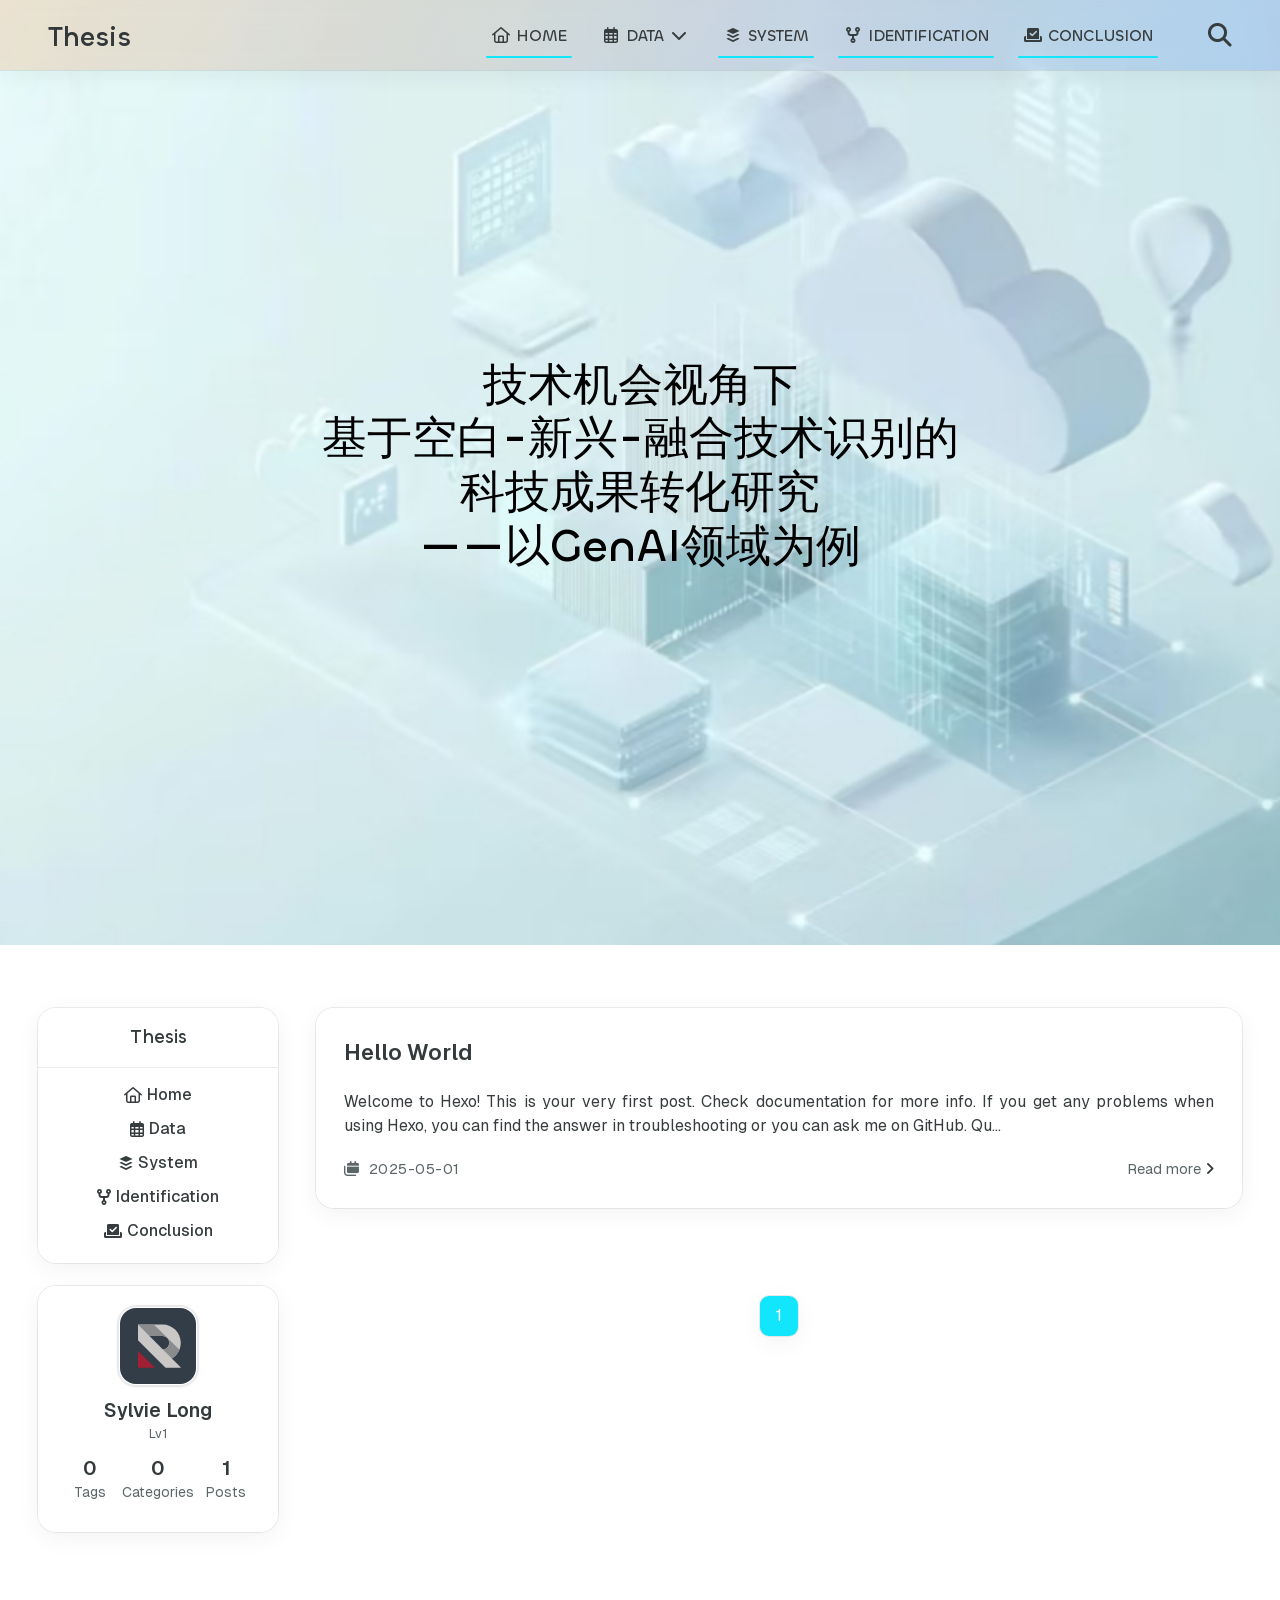
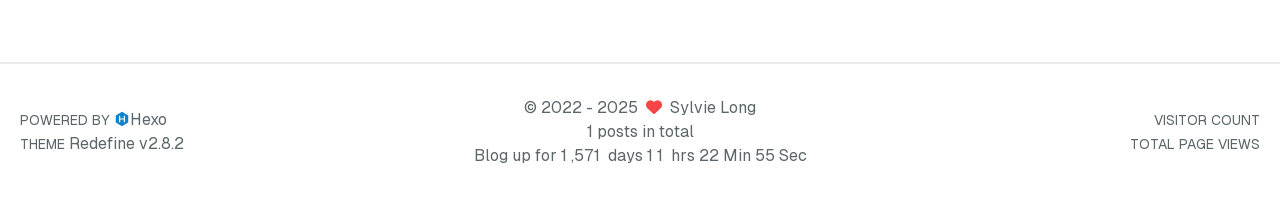
==== index.html @ e21aecd5 "Site updated: 2025-05-01 21:38:29" ====
<!DOCTYPE html>
<html lang="en">
<head>
    <meta charset="utf-8">
    <meta name="viewport" content="width=device-width, initial-scale=1">
    <meta name="keywords" content="Hexo Theme Redefine">
    
    <meta name="author" content="Sylvie Long">
    <!-- preconnect -->
    <link rel="preconnect" href="https://fonts.googleapis.com">
    <link rel="preconnect" href="https://fonts.gstatic.com" crossorigin>

    
    <!--- Seo Part-->
    
    <link rel="canonical" href="http://example.com/"/>
    <meta name="robots" content="index,follow">
    <meta name="googlebot" content="index,follow">
    <meta name="revisit-after" content="1 days">
    
    
    
        
        <meta name="description" content="Hexo Theme Redefine, Redefine Your Hexo Journey.">
<meta property="og:type" content="website">
<meta property="og:title" content="Hexo">
<meta property="og:url" content="http://example.com/index.html">
<meta property="og:site_name" content="Hexo">
<meta property="og:description" content="Hexo Theme Redefine, Redefine Your Hexo Journey.">
<meta property="og:locale" content="en_US">
<meta property="og:image" content="http://example.com/images/redefine-og.webp">
<meta property="article:author" content="John Doe">
<meta name="twitter:card" content="summary">
<meta name="twitter:image" content="http://example.com/images/redefine-og.webp">
    
    
    <!--- Icon Part-->
    <link rel="icon" type="image/png" href="/images/redefine-favicon.svg" sizes="192x192">
    <link rel="apple-touch-icon" sizes="180x180" href="/images/redefine-favicon.svg">
    <meta name="theme-color" content="#11E6FC">
    <link rel="shortcut icon" href="/images/redefine-favicon.svg">
    <!--- Page Info-->
    
    <title>
        
            Thesis - Redefine Your Hexo Journey.
        
    </title>

    
<link rel="stylesheet" href="/fonts/Chillax/chillax.css">


    <!--- Inject Part-->
    

    
<link rel="stylesheet" href="/css/style.css">


    
        
<link rel="stylesheet" href="/css/build/tailwind.css">

    

    
<link rel="stylesheet" href="/fonts/GeistMono/geist-mono.css">

    
<link rel="stylesheet" href="/fonts/Geist/geist.css">

    <!--- Font Part-->
    
    
    
        <link href="" rel="stylesheet">
    
    
        <link href="" rel="stylesheet">
    
    
    
        
<script src="/js/build/libs/anime.min.js"></script>

    

    <script id="hexo-configurations">
    window.config = {"hostname":"example.com","root":"/","language":"en","path":"search.json"};
    window.theme = {"articles":{"style":{"font_size":"16px","line_height":1.5,"image_border_radius":"14px","image_alignment":"center","image_caption":false,"link_icon":true,"delete_mask":false,"title_alignment":"left","headings_top_spacing":{"h1":"3.2rem","h2":"2.4rem","h3":"1.9rem","h4":"1.6rem","h5":"1.4rem","h6":"1.3rem"}},"word_count":{"enable":true,"count":true,"min2read":true},"author_label":{"enable":true,"auto":false,"list":[]},"code_block":{"copy":true,"style":"mac","highlight_theme":{"light":"github","dark":"vs2015"},"font":{"enable":false,"family":null,"url":null}},"toc":{"enable":true,"max_depth":3,"number":false,"expand":true,"init_open":true},"copyright":{"enable":true,"default":"cc_by_nc_sa"},"lazyload":true,"pangu_js":false,"recommendation":{"enable":false,"title":"推荐阅读","limit":3,"mobile_limit":2,"placeholder":"/images/wallhaven-wqery6-light.webp","skip_dirs":[]}},"colors":{"primary":"#11E6FC","secondary":null,"default_mode":"light"},"global":{"fonts":{"chinese":{"enable":true,"family":null,"url":null},"english":{"enable":true,"family":null,"url":null},"title":{"enable":false,"family":null,"url":null}},"content_max_width":"1000px","sidebar_width":"210px","hover":{"shadow":true,"scale":false},"scroll_progress":{"bar":false,"percentage":true},"website_counter":{"url":"https://cn.vercount.one/js","enable":true,"site_pv":true,"site_uv":true,"post_pv":true},"single_page":true,"preloader":{"enable":true,"custom_message":"Loading……"},"open_graph":{"enable":true,"image":"/images/redefine-og.webp","description":"Hexo Theme Redefine, Redefine Your Hexo Journey."},"google_analytics":{"enable":false,"id":null}},"home_banner":{"enable":true,"style":"fixed","image":{"light":"/images/test.jpg","dark":"/images/dark_home.jpg"},"title":"技术机会视角下<br>\n基于空白-新兴-融合技术识别的<br>\n科技成果转化研究<br>\n——以GenAI领域为例\n","subtitle":{"text":["精准识别，高效转化——解锁GenAI技术新未来"],"hitokoto":{"enable":false,"show_author":false,"api":"https://v1.hitokoto.cn"},"typing_speed":100,"backing_speed":80,"starting_delay":500,"backing_delay":1500,"loop":true,"smart_backspace":true},"text_color":{"light":"#000000","dark":"#FFFFFF"},"text_style":{"title_size":"2.8rem","subtitle_size":"1.5rem","line_height":1.2},"custom_font":{"enable":false,"family":null,"url":null},"social_links":{"enable":false,"style":"default","links":{"github":null,"instagram":null,"zhihu":null,"twitter":null,"email":null},"qrs":{"weixin":null}}},"plugins":{"feed":{"enable":false},"aplayer":{"enable":false,"type":"fixed","audios":[{"name":null,"artist":null,"url":null,"cover":null,"lrc":null}]},"mermaid":{"enable":false,"version":"11.4.1"}},"version":"2.8.2","navbar":{"auto_hide":false,"color":{"left":"#f78736","right":"#367df7","transparency":35},"width":{"home":"1200px","pages":"1000px"},"links":{"Home":{"path":"/","icon":"fa-regular fa-house"},"Data":{"path":"/","icon":"fa-regular fa-calendar-days","submenus":{"Resource":"/data/resource","Process":"/data/Process"}},"System":{"path":"/","icon":"fab fa-buffer"},"Identification":{"path":"/","icon":"fas fa-code-fork"},"Conclusion":{"path":"/","icon":"fas fa-check-to-slot"}},"search":{"enable":true,"preload":true}},"page_templates":{"friends_column":2,"tags_style":"blur"},"home":{"sidebar":{"enable":true,"position":"left","first_item":"menu","announcement":null,"show_on_mobile":true,"links":{"Home":{"path":"/","icon":"fa-regular fa-house"},"Data":{"path":"/","icon":"fa-regular fa-calendar-days","submenus":{"Resource":"/data/resource","Process":"/data/Process"}},"System":{"path":"/","icon":"fab fa-buffer"},"Identification":{"path":"/","icon":"fas fa-code-fork"},"Conclusion":{"path":"/","icon":"fas fa-check-to-slot"}}},"article_date_format":"auto","excerpt_length":200,"categories":{"enable":true,"limit":3},"tags":{"enable":true,"limit":3}},"footerStart":"2022/8/17 11:45:14"};
    window.lang_ago = {"second":"%s seconds ago","minute":"%s minutes ago","hour":"%s hours ago","day":"%s days ago","week":"%s weeks ago","month":"%s months ago","year":"%s years ago"};
    window.data = {"masonry":false};
  </script>
    
    <!--- Fontawesome Part-->
    
<link rel="stylesheet" href="/fontawesome/fontawesome.min.css">

    
<link rel="stylesheet" href="/fontawesome/brands.min.css">

    
<link rel="stylesheet" href="/fontawesome/solid.min.css">

    
<link rel="stylesheet" href="/fontawesome/regular.min.css">

    
    
    
    
<meta name="generator" content="Hexo 7.3.0"></head>



<body>
	<div class="progress-bar-container">
	

	
	<span class="pjax-progress-bar"></span>
	<!--        <span class="swup-progress-icon">-->
	<!--            <i class="fa-solid fa-circle-notch fa-spin"></i>-->
	<!--        </span>-->
	
</div>

<style>
    :root {
        --preloader-background-color: #fff;
        --preloader-text-color: #000;
    }

    @media (prefers-color-scheme: dark) {
        :root {
            --preloader-background-color: #202124;
            --preloader-text-color: #fff;
        }
    }

    @media (prefers-color-scheme: light) {
        :root {
            --preloader-background-color: #fff;
            --preloader-text-color: #000;
        }
    }

    @media (max-width: 600px) {
        .ml13 {
            font-size: 2.6rem !important; /* Adjust this value as needed */
        }
    }

    .preloader {
        display: flex;
        flex-direction: column;
        gap: 1rem; /* Tailwind 'gap-4' is 1rem */
        align-items: center;
        justify-content: center;
        position: fixed;
        padding: 12px;
        top: 0;
        right: 0;
        bottom: 0;
        left: 0;
        width: 100vw;
        height: 100vh; /* 'h-screen' is 100% of the viewport height */
        background-color: var(--preloader-background-color);
        z-index: 1100; /* 'z-[1100]' sets the z-index */
        transition: opacity 0.2s ease-in-out;
    }

    .ml13 {
        font-size: 3.2rem;
        /* text-transform: uppercase; */
        color: var(--preloader-text-color);
        letter-spacing: -1px;
        font-weight: 500;
        font-family: 'Chillax-Variable', sans-serif;
        text-align: center;
    }

    .ml13 .word {
        display: inline-flex;
        flex-wrap: wrap;
        white-space: nowrap;
    }

    .ml13 .letter {
        display: inline-block;
        line-height: 1em;
    }
</style>

<div class="preloader">
    <h2 class="ml13">
        Loading……
    </h2>
    <script>
        var textWrapper = document.querySelector('.ml13');
        // Split text into words
        var words = textWrapper.textContent.trim().split(' ');

        // Clear the existing content
        textWrapper.innerHTML = '';

        // Wrap each word and its letters in spans
        words.forEach(function(word) {
            var wordSpan = document.createElement('span');
            wordSpan.classList.add('word');
            wordSpan.innerHTML = word.replace(/\S/g, "<span class='letter'>$&</span>");
            textWrapper.appendChild(wordSpan);
            textWrapper.appendChild(document.createTextNode(' ')); // Add space between words
        });

        var animation = anime.timeline({ loop: true })
            .add({
                targets: '.ml13 .letter',
                translateY: [20, 0],
                translateZ: 0,
                opacity: [0, 1],
                filter: ['blur(5px)', 'blur(0px)'],
                easing: "easeOutExpo",
                duration: 1200,
                delay: (el, i) => 300 + 20 * i,
            })
            .add({
                targets: '.ml13 .letter',
                translateY: [0, -20],
                opacity: [1, 0],
                filter: ['blur(0px)', 'blur(5px)'],
                easing: "easeInExpo",
                duration: 1000,
                delay: (el, i) => 15 * i,
                complete: function() {
                    hidePreloader();
                }
            }, '-=700');


        let themeStatus = JSON.parse(localStorage.getItem('REDEFINE-THEME-STATUS'))?.isDark;

        // If the theme status is not found in local storage, check the preferred color scheme
        if (themeStatus === undefined || themeStatus === null) {
            if (window.matchMedia && window.matchMedia('(prefers-color-scheme: dark)').matches) {
                themeStatus = 'dark';
            } else {
                themeStatus = 'light';
            }
        }

        // Now you can use the themeStatus variable in your code
        if (themeStatus) {
            document.documentElement.style.setProperty('--preloader-background-color', '#202124');
            document.documentElement.style.setProperty('--preloader-text-color', '#fff');
        } else {
            document.documentElement.style.setProperty('--preloader-background-color', '#fff');
            document.documentElement.style.setProperty('--preloader-text-color', '#000');
        }

        window.addEventListener('load', function () {
            setTimeout(hidePreloader, 5000); // Call hidePreloader after 5000 milliseconds if not already called by animation
        });

        function hidePreloader() {
            var preloader = document.querySelector('.preloader');
            preloader.style.opacity = '0';
            setTimeout(function () {
                preloader.style.display = 'none';
            }, 200);
        }
    </script>
</div>

<main class="page-container" id="swup">

	
	
    <style>
        .home-banner-container {
            background: none !important;
        }
        .home-article-item,
        .sidebar-links,
        .sidebar-content,
        a.page-number,
        a.extend,
        .sidebar-links .links:hover,
        .right-bottom-tools,
        footer.footer {
            background-color: var(--background-color-transparent-80) !important;
        }
        .right-bottom-tools:hover,
        a.page-number:hover,
        a.extend:hover {
            background-color: var(--primary-color) !important;
        }
        .site-info,
        .home-article-sticky-label {
            background-color: var(--background-color-transparent-15) !important;
        }
        .home-article-sticky-label {
            backdrop-filter: none !important;
        }
    </style>
    <div class="home-banner-background transition-fade fixed top-0 left-0 w-screen h-screen scale-125 sm:scale-110 box-border will-change-transform bg-cover">
        <img src="/images/test.jpg" alt="home-banner-background" class="w-full h-full object-cover dark:hidden">
        <img src="/images/dark_home.jpg" alt="home-banner-background" class="w-full h-full object-cover hidden dark:block">
    </div>


<div class="home-banner-container flex justify-center items-center transition-fade relative">
    
    <div class="content mt-8 flex flex-col justify-center items-center transition-fade-down">
        <div class="description flex flex-col justify-center items-center w-screen font-medium text-center"
        
        >
            技术机会视角下<br>
基于空白-新兴-融合技术识别的<br>
科技成果转化研究<br>
——以GenAI领域为例

            
            
                <p><i id="subtitle"></i></p>
            
        </div>
        
    </div>
    <script>
        const scrollToMain = ()=> {
            console.log('scroll');
            const target = document.querySelector('.main-content-container');
            target.scrollIntoView({ behavior: 'smooth'});
        }
    </script>
</div>
	

	<div class="main-content-container flex flex-col justify-between min-h-dvh">
		<div class="main-content-header">
			<header class="navbar-container px-6 md:px-12">
    <div class="navbar-content transition-navbar has-home-banner">
        <div class="left">
            
            <a class="logo-title" href="/">
                <h1>
                Thesis
                </h1>
            </a>
        </div>

        <div class="right">
            <!-- PC -->
            <div class="desktop">
                <ul class="navbar-list">
                    
                        
                            

                            <li class="navbar-item">
                                <!-- Menu -->
                                <a class="active"
                                   href="/"
                                        >
                                    <i class="fa-regular fa-house fa-fw"></i>
                                    HOME
                                    
                                </a>

                                <!-- Submenu -->
                                
                            </li>
                    
                        
                            

                            <li class="navbar-item">
                                <!-- Menu -->
                                <a class="has-dropdown"
                                   href="#"
                                        onClick=&#34;return false;&#34;>
                                    <i class="fa-regular fa-calendar-days fa-fw"></i>
                                    DATA
                                    <i class="fa-solid fa-chevron-down fa-fw"></i>
                                </a>

                                <!-- Submenu -->
                                
                                    <ul class="sub-menu">
                                        
                                            <li>
                                                <a href="/data/resource">
                                                    RESOURCE
                                                </a>
                                            </li>
                                        
                                            <li>
                                                <a href="/data/Process">
                                                    PROCESS
                                                </a>
                                            </li>
                                        
                                    </ul>
                                
                            </li>
                    
                        
                            

                            <li class="navbar-item">
                                <!-- Menu -->
                                <a class="active"
                                   href="/"
                                        >
                                    <i class="fab fa-buffer fa-fw"></i>
                                    SYSTEM
                                    
                                </a>

                                <!-- Submenu -->
                                
                            </li>
                    
                        
                            

                            <li class="navbar-item">
                                <!-- Menu -->
                                <a class="active"
                                   href="/"
                                        >
                                    <i class="fas fa-code-fork fa-fw"></i>
                                    IDENTIFICATION
                                    
                                </a>

                                <!-- Submenu -->
                                
                            </li>
                    
                        
                            

                            <li class="navbar-item">
                                <!-- Menu -->
                                <a class="active"
                                   href="/"
                                        >
                                    <i class="fas fa-check-to-slot fa-fw"></i>
                                    CONCLUSION
                                    
                                </a>

                                <!-- Submenu -->
                                
                            </li>
                    
                    
                        <li class="navbar-item search search-popup-trigger">
                            <i class="fa-solid fa-magnifying-glass"></i>
                        </li>
                    
                </ul>
            </div>
            <!-- Mobile -->
            <div class="mobile">
                
                    <div class="icon-item search search-popup-trigger"><i class="fa-solid fa-magnifying-glass"></i>
                    </div>
                
                <div class="icon-item navbar-bar">
                    <div class="navbar-bar-middle"></div>
                </div>
            </div>
        </div>
    </div>

    <!-- Mobile sheet -->
    <div class="navbar-drawer h-dvh w-full absolute top-0 left-0 bg-background-color flex flex-col justify-between">
        <ul class="drawer-navbar-list flex flex-col px-4 justify-center items-start">
            
                
                    

                    <li class="drawer-navbar-item text-base my-1.5 flex flex-col w-full">
                        
                        <a class="py-1.5 px-2 flex flex-row items-center justify-between gap-1 hover:!text-primary active:!text-primary text-2xl font-semibold group border-b border-border-color hover:border-primary w-full active"
                           href="/"
                        >
                            <span>
                                HOME
                            </span>
                            
                                <i class="fa-regular fa-house fa-sm fa-fw"></i>
                            
                        </a>
                        

                        
                    </li>
            
                
                    

                    <li class="drawer-navbar-item-sub text-base my-1.5 flex flex-col w-full">
                        
                        <div class="py-1.5 px-2 flex flex-row items-center justify-between gap-1 hover:!text-primary active:!text-primary cursor-pointer text-2xl font-semibold group border-b border-border-color hover:border-primary w-full active"
                             navbar-data-toggle="submenu-Data"
                        >
                            <span>
                                DATA
                            </span>
                            
                                <i class="fa-solid fa-chevron-right fa-sm fa-fw transition-all"></i>
                            
                        </div>
                        

                        
                            <div class="flex-col items-start px-2 py-2 hidden" data-target="submenu-Data">
                                
                                    <div class="drawer-navbar-item text-base flex flex-col justify-center items-start hover:underline active:underline hover:underline-offset-1 rounded-3xl">
                                        <a class=" text-third-text-color text-xl"
                                           href="/data/resource">RESOURCE</a>
                                    </div>
                                
                                    <div class="drawer-navbar-item text-base flex flex-col justify-center items-start hover:underline active:underline hover:underline-offset-1 rounded-3xl">
                                        <a class=" text-third-text-color text-xl"
                                           href="/data/Process">PROCESS</a>
                                    </div>
                                
                            </div>
                        
                    </li>
            
                
                    

                    <li class="drawer-navbar-item text-base my-1.5 flex flex-col w-full">
                        
                        <a class="py-1.5 px-2 flex flex-row items-center justify-between gap-1 hover:!text-primary active:!text-primary text-2xl font-semibold group border-b border-border-color hover:border-primary w-full active"
                           href="/"
                        >
                            <span>
                                SYSTEM
                            </span>
                            
                                <i class="fab fa-buffer fa-sm fa-fw"></i>
                            
                        </a>
                        

                        
                    </li>
            
                
                    

                    <li class="drawer-navbar-item text-base my-1.5 flex flex-col w-full">
                        
                        <a class="py-1.5 px-2 flex flex-row items-center justify-between gap-1 hover:!text-primary active:!text-primary text-2xl font-semibold group border-b border-border-color hover:border-primary w-full active"
                           href="/"
                        >
                            <span>
                                IDENTIFICATION
                            </span>
                            
                                <i class="fas fa-code-fork fa-sm fa-fw"></i>
                            
                        </a>
                        

                        
                    </li>
            
                
                    

                    <li class="drawer-navbar-item text-base my-1.5 flex flex-col w-full">
                        
                        <a class="py-1.5 px-2 flex flex-row items-center justify-between gap-1 hover:!text-primary active:!text-primary text-2xl font-semibold group border-b border-border-color hover:border-primary w-full active"
                           href="/"
                        >
                            <span>
                                CONCLUSION
                            </span>
                            
                                <i class="fas fa-check-to-slot fa-sm fa-fw"></i>
                            
                        </a>
                        

                        
                    </li>
            

            
            
                
                    
                    
                    
                    
                    
            
        </ul>

        <div class="statistics flex justify-around my-2.5">
    <a class="item tag-count-item flex flex-col justify-center items-center w-20" href="/tags">
        <div class="number text-2xl sm:text-xl text-second-text-color font-semibold">0</div>
        <div class="label text-third-text-color text-sm">Tags</div>
    </a>
    <a class="item tag-count-item flex flex-col justify-center items-center w-20" href="/categories">
        <div class="number text-2xl sm:text-xl text-second-text-color font-semibold">0</div>
        <div class="label text-third-text-color text-sm">Categories</div>
    </a>
    <a class="item tag-count-item flex flex-col justify-center items-center w-20" href="/archives">
        <div class="number text-2xl sm:text-xl text-second-text-color font-semibold">1</div>
        <div class="label text-third-text-color text-sm">Posts</div>
    </a>
</div>
    </div>

    <div class="window-mask"></div>

</header>


		</div>

		<div class="main-content-body transition-fade-up">
			
			<div class="home-sidebar-container">
    <div class="sticky-container sticky">
        
        
            
                <div class="sidebar-links">
                    <div class="site-info">
                        <div class="site-name">Thesis</div>
                        
                    </div>
                    
                        
                            
                                <a class="links" href="/">
                                    
                                        <i class="fa-regular fa-house icon-space"></i>
                                    
                                    <span class="link-name">Home</span>
                                </a>
                            
                        
                            
                                <a class="links" href="/">
                                    
                                        <i class="fa-regular fa-calendar-days icon-space"></i>
                                    
                                    <span class="link-name">Data</span>
                                </a>
                            
                        
                            
                                <a class="links" href="/">
                                    
                                        <i class="fab fa-buffer icon-space"></i>
                                    
                                    <span class="link-name">System</span>
                                </a>
                            
                        
                            
                                <a class="links" href="/">
                                    
                                        <i class="fas fa-code-fork icon-space"></i>
                                    
                                    <span class="link-name">Identification</span>
                                </a>
                            
                        
                            
                                <a class="links" href="/">
                                    
                                        <i class="fas fa-check-to-slot icon-space"></i>
                                    
                                    <span class="link-name">Conclusion</span>
                                </a>
                            
                        
                    
                </div>
            
            <div class="sidebar-content"  marginTop >
                <div class="avatar flex justify-center">
    <img src="/images/redefine-avatar.svg">
</div>
                <div class="author flex flex-col justify-center my-2.5 mx-0">
    <div class="name">Sylvie Long</div>
    
        <div class="label">Lv1</div>
    
</div>
                <div class="statistics flex justify-around my-2.5">
    <a class="item tag-count-item flex flex-col justify-center items-center w-20" href="/tags">
        <div class="number text-2xl sm:text-xl text-second-text-color font-semibold">0</div>
        <div class="label text-third-text-color text-sm">Tags</div>
    </a>
    <a class="item tag-count-item flex flex-col justify-center items-center w-20" href="/categories">
        <div class="number text-2xl sm:text-xl text-second-text-color font-semibold">0</div>
        <div class="label text-third-text-color text-sm">Categories</div>
    </a>
    <a class="item tag-count-item flex flex-col justify-center items-center w-20" href="/archives">
        <div class="number text-2xl sm:text-xl text-second-text-color font-semibold">1</div>
        <div class="label text-third-text-color text-sm">Posts</div>
    </a>
</div>
            </div>
        

    </div>
</div>

			

			<div class="main-content">
				<div class="home-content-container">
    <ul class="home-article-list">
        
            <li class="home-article-item">

                

                

                
                <div class="flex flex-col gap-5 px-7 pb-7 pt-7">
                    <h3 class="home-article-title">
                        <a href="/2025/05/01/hello-world/">
                            Hello World
                        </a>
                    </h3>

                    <div class="home-article-content markdown-body">
                        
                            
                            Welcome to Hexo! This is your very first post. Check documentation for more info. If you get any problems when using Hexo, you can find the answer in troubleshooting or you can ask me on GitHub.
Qu...
                        
                    </div>

                    <div class="home-article-meta-info-container">
    <div class="home-article-meta-info">
        <span><i class="fa-solid fa-calendars"></i>&nbsp;
            <span class="home-article-date" data-date="Thu May 01 2025 00:29:00 GMT+0800">
                
                    2025-05-01
                
            </span>
        </span>
        
        
    </div>

    <a href="/2025/05/01/hello-world/">Read more<span class="seo-reader-text">Hello World</span>&nbsp;<i class="fa-solid fa-angle-right"></i></a>
</div>

                </div>
            </li>
        
    </ul>

    <div class="home-paginator px-7 py-5">
        <div class="paginator">
	<span class="page-number current">1</span>
</div>
  
    </div>
</div>

			</div>

			
		</div>

		<div class="main-content-footer">
			<footer class="footer mt-5 py-5 h-auto text-base text-third-text-color relative border-t-2 border-t-border-color">
    <div class="info-container py-3 text-center">
        
        <div class="text-center">
            &copy;
            
              <span>2022</span>
              -
            
            2025&nbsp;&nbsp;<i class="fa-solid fa-heart fa-beat" style="--fa-animation-duration: 0.5s; color: #f54545"></i>&nbsp;&nbsp;<a href="/">Sylvie Long</a>
            
                
                <p class="post-count space-x-0.5">
                    <span>
                        1 posts in total
                    </span>
                    
                </p>
            
        </div>
        
            <script data-swup-reload-script src="https://cn.vercount.one/js"></script>
            <div class="relative text-center lg:absolute lg:right-[20px] lg:top-1/2 lg:-translate-y-1/2 lg:text-right">
                
                    <span id="busuanzi_container_site_uv" class="lg:!block">
                        <span class="text-sm">VISITOR COUNT</span>
                        <span id="busuanzi_value_site_uv"></span>
                    </span>
                
                
                    <span id="busuanzi_container_site_pv" class="lg:!block">
                        <span class="text-sm">TOTAL PAGE VIEWS</span>
                        <span id="busuanzi_value_site_pv"></span>
                    </span>
                
            </div>
        
        <div class="relative text-center lg:absolute lg:left-[20px] lg:top-1/2 lg:-translate-y-1/2 lg:text-left">
            <span class="lg:block text-sm">POWERED BY <?xml version="1.0" encoding="utf-8"?><!DOCTYPE svg PUBLIC "-//W3C//DTD SVG 1.1//EN" "http://www.w3.org/Graphics/SVG/1.1/DTD/svg11.dtd"><svg class="relative top-[2px] inline-block align-baseline" version="1.1" id="圖層_1" xmlns="http://www.w3.org/2000/svg" xmlns:xlink="http://www.w3.org/1999/xlink" x="0px" y="0px" width="1rem" height="1rem" viewBox="0 0 512 512" enable-background="new 0 0 512 512" xml:space="preserve"><path fill="#0E83CD" d="M256.4,25.8l-200,115.5L56,371.5l199.6,114.7l200-115.5l0.4-230.2L256.4,25.8z M349,354.6l-18.4,10.7l-18.6-11V275H200v79.6l-18.4,10.7l-18.6-11v-197l18.5-10.6l18.5,10.8V237h112v-79.6l18.5-10.6l18.5,10.8V354.6z"/></svg><a target="_blank" class="text-base" href="https://hexo.io">Hexo</a></span>
            <span class="text-sm lg:block">THEME&nbsp;<a class="text-base" target="_blank" href="https://github.com/EvanNotFound/hexo-theme-redefine">Redefine v2.8.2</a></span>
        </div>
        
        
            <div>
                Blog up for <span class="odometer" id="runtime_days" ></span> days <span class="odometer" id="runtime_hours"></span> hrs <span class="odometer" id="runtime_minutes"></span> Min <span class="odometer" id="runtime_seconds"></span> Sec
            </div>
        
        
            <script data-swup-reload-script>
                try {
                    function odometer_init() {
                    const elements = document.querySelectorAll('.odometer');
                    elements.forEach(el => {
                        new Odometer({
                            el,
                            format: '( ddd).dd',
                            duration: 200
                        });
                    });
                    }
                    odometer_init();
                } catch (error) {}
            </script>
        
        
        
    </div>  
</footer>
		</div>
	</div>

	

	<div class="right-side-tools-container">
		<div class="side-tools-container">
	<ul class="hidden-tools-list">
		<li class="right-bottom-tools tool-font-adjust-plus flex justify-center items-center">
			<i class="fa-regular fa-magnifying-glass-plus"></i>
		</li>

		<li class="right-bottom-tools tool-font-adjust-minus flex justify-center items-center">
			<i class="fa-regular fa-magnifying-glass-minus"></i>
		</li>

		<li class="right-bottom-tools tool-dark-light-toggle flex justify-center items-center">
			<i class="fa-regular fa-moon"></i>
		</li>

		<!-- rss -->
		

		

		<li class="right-bottom-tools tool-scroll-to-bottom flex justify-center items-center">
			<i class="fa-regular fa-arrow-down"></i>
		</li>
	</ul>

	<ul class="visible-tools-list">
		<li class="right-bottom-tools toggle-tools-list flex justify-center items-center">
			<i class="fa-regular fa-cog fa-spin"></i>
		</li>
		
		<li class="right-bottom-tools tool-scroll-to-top flex justify-center items-center">
			<i class="arrow-up fas fa-arrow-up"></i>
			<span class="percent"></span>
		</li>
		
		
	</ul>
</div>
	</div>

	<div class="image-viewer-container">
	<img src="">
</div>

	
	<div class="search-pop-overlay">
	<div class="popup search-popup">
		<div class="search-header">
			<span class="search-input-field-pre">
				<i class="fa-solid fa-keyboard"></i>
			</span>
			<div class="search-input-container">
				<input autocomplete="off" autocorrect="off" autocapitalize="off" placeholder="Search..." spellcheck="false" type="search" class="search-input">
			</div>
			<span class="popup-btn-close">
				<i class="fa-solid fa-times"></i>
			</span>
		</div>
		<div id="search-result">
			<div id="no-result">
				<i class="fa-solid fa-spinner fa-spin-pulse fa-5x fa-fw"></i>
			</div>
		</div>
	</div>
</div>
	

</main>



<script src="/js/build/libs/Swup.min.js"></script>

<script src="/js/build/libs/SwupSlideTheme.min.js"></script>

<script src="/js/build/libs/SwupScriptsPlugin.min.js"></script>

<script src="/js/build/libs/SwupProgressPlugin.min.js"></script>

<script src="/js/build/libs/SwupScrollPlugin.min.js"></script>

<script src="/js/build/libs/SwupPreloadPlugin.min.js"></script>

<script>
    const swup = new Swup({
        plugins: [
            new SwupScriptsPlugin({
                optin: true,
            }),
            new SwupProgressPlugin(),
            new SwupScrollPlugin({
                offset: 80,
            }),
            new SwupSlideTheme({
                mainElement: ".main-content-body",
            }),
            new SwupPreloadPlugin(),
        ],
        containers: ["#swup"],
    });
</script>




	
<script src="/js/build/tools/imageViewer.js" type="module"></script>

<script src="/js/build/utils.js" type="module"></script>

<script src="/js/build/main.js" type="module"></script>

<script src="/js/build/layouts/navbarShrink.js" type="module"></script>

<script src="/js/build/tools/scrollTopBottom.js" type="module"></script>

<script src="/js/build/tools/lightDarkSwitch.js" type="module"></script>

<script src="/js/build/layouts/categoryList.js" type="module"></script>



    
<script src="/js/build/tools/localSearch.js" type="module"></script>




    
<script src="/js/build/tools/codeBlock.js" type="module"></script>




    
<script src="/js/build/layouts/lazyload.js" type="module"></script>




    
<script src="/js/build/tools/runtime.js"></script>

    
<script src="/js/build/libs/odometer.min.js"></script>

    
<link rel="stylesheet" href="/assets/odometer-theme-minimal.css">




  
<script src="/js/build/libs/Typed.min.js"></script>

  
<script src="/js/build/plugins/typed.js" type="module"></script>











    
<script src="/js/build/tools/tocToggle.js" type="module" data-swup-reload-script=""></script>

<script src="/js/build/layouts/toc.js" type="module" data-swup-reload-script=""></script>

<script src="/js/build/plugins/tabs.js" type="module" data-swup-reload-script=""></script>




<script src="/js/build/libs/moment-with-locales.min.js" data-swup-reload-script=""></script>


<script src="/js/build/layouts/essays.js" type="module" data-swup-reload-script=""></script>





	
</body>

</html>
---- fonts/Chillax/chillax.css ----
/**
 * @license
 *
 * Font Family: Chillax
 * Designed by: Manushi Parikh
 * URL: https://www.fontshare.com/fonts/chillax
 * © 2023 Indian Type Foundry
 *
 * Font Style:
 * Chillax Variable(Variable font)
 *
*/


/**
* This is a variable font
* You can controll variable axes as shown below:
* font-variation-settings: 'wght' 700.0;
*
* available axes:

* 'wght' (range from 200.0 to 700.0)

*/

@font-face {
    font-family: 'Chillax-Variable';
    src:local('Chillax-Variable'),
        local('ChillaxVariable'),
        local('Chillax Variable'),
        local('Chillax'),
        url('Chillax-Variable.woff2') format('woff2'),
        url('Chillax-Variable.woff') format('woff'),
        url('Chillax-Variable.ttf') format('truetype');
    font-weight: 200 700;
    font-display: swap;
    font-style: normal;
}
---- css/style.css ----
.title-hover-animation {
  display: inline-block;
  position: relative;
  border-bottom: none;
  line-height: 1.3;
  vertical-align: top;
  color: var(--second-text-color);
}
.title-hover-animation::before {
  content: '';
  position: absolute;
  width: 100%;
  height: 2px;
  bottom: -4px;
  left: 0;
  background-color: var(--second-text-color);
  visibility: hidden;
  transform: scaleX(0);
  transition-property: color, background, box-shadow, border-color, visibility, transform;
  transition-delay: 0s, 0s, 0s, 0s, 0s, 0s;
  transition-duration: 0.2s, 0.2s, 0.2s, 0.2s, 0.2s, 0.2s;
  transition-timing-function: ease, ease, ease, ease, ease-in-out, ease-in-out;
}
@-moz-keyframes fade-in-down {
  0% {
    opacity: 0;
    transform: translateY(-50px);
  }
  100% {
    opacity: 1;
    transform: translateY(0);
  }
}
@-webkit-keyframes fade-in-down {
  0% {
    opacity: 0;
    transform: translateY(-50px);
  }
  100% {
    opacity: 1;
    transform: translateY(0);
  }
}
@-o-keyframes fade-in-down {
  0% {
    opacity: 0;
    transform: translateY(-50px);
  }
  100% {
    opacity: 1;
    transform: translateY(0);
  }
}
@keyframes fade-in-down {
  0% {
    opacity: 0;
    transform: translateY(-50px);
  }
  100% {
    opacity: 1;
    transform: translateY(0);
  }
}
@-moz-keyframes icon-animate {
  0%, 100% {
    transform: scale(1);
  }
  10%, 30% {
    transform: scale(0.88);
  }
  20%, 40%, 60%, 80% {
    transform: scale(1.08);
  }
  50%, 70% {
    transform: scale(1.08);
  }
}
@-webkit-keyframes icon-animate {
  0%, 100% {
    transform: scale(1);
  }
  10%, 30% {
    transform: scale(0.88);
  }
  20%, 40%, 60%, 80% {
    transform: scale(1.08);
  }
  50%, 70% {
    transform: scale(1.08);
  }
}
@-o-keyframes icon-animate {
  0%, 100% {
    transform: scale(1);
  }
  10%, 30% {
    transform: scale(0.88);
  }
  20%, 40%, 60%, 80% {
    transform: scale(1.08);
  }
  50%, 70% {
    transform: scale(1.08);
  }
}
@keyframes icon-animate {
  0%, 100% {
    transform: scale(1);
  }
  10%, 30% {
    transform: scale(0.88);
  }
  20%, 40%, 60%, 80% {
    transform: scale(1.08);
  }
  50%, 70% {
    transform: scale(1.08);
  }
}
:root {
  --background-color: #fff;
  --background-color-transparent: rgba(255,255,255,0.6);
  --background-color-transparent-15: rgba(255,255,255,0.15);
  --background-color-transparent-40: rgba(255,255,255,0.4);
  --background-color-transparent-80: rgba(255,255,255,0.8);
  --second-background-color: #fafafa;
  --third-background-color: #f7f7f7;
  --third-background-color-transparent: rgba(241,241,241,0.6);
  --primary-color: #11e6fc;
  --first-text-color: #323739;
  --second-text-color: #343a3c;
  --third-text-color: #5c6669;
  --fourth-text-color: #eaeced;
  --default-text-color: #373d3f;
  --invert-text-color: #bebec6;
  --border-color: rgba(0,0,0,0.08);
  --selection-color: #29e8fc;
  --shadow-color-1: rgba(0,0,0,0.08);
  --shadow-color-2: rgba(0,0,0,0.05);
  --shadow-hover-color: rgba(0,0,0,0.28);
  --scrollbar-color: #c1c1c1;
  --scrollbar-color-hover: #a1a1a1;
  --scroll-bar-bg-color: #fafafa;
  --link-color: #323739;
  --copyright-info-color: #c03;
  --avatar-background-color: #06c;
  --pjax-progress-bar-color: linear-gradient(45deg, #f10006, #ef5b00, #e59c01, #19ca05, #00cab5, #0264c8, #c303c3);
  --archive-timeline-last-child-color: linear-gradient(to bottom, #e8e8e8 60%, rgba(0,0,0,0) 100%) 1 100%;
  --note-blue-title-bg: #d6f7fb;
  --note-red-title-bg: #fde9e9;
  --note-cyan-title-bg: #e9fdf9;
  --note-green-title-bg: #e9fde9;
  --note-yellow-title-bg: #fdf9e9;
  --note-gray-title-bg: #f9f9f9;
  --note-type-title-bg: #fdf3e9;
  --note-black-title-bg: #e9e9e9;
  --note-purple-title-bg: #f9e9fd;
  --home-banner-text-color: #000;
  --home-banner-icons-container-border-color: rgba(255,255,255,0.35);
  --home-banner-icons-container-background-color: rgba(255,255,255,0.3);
  --redefine-box-shadow: var(--shadow-color-2) 0px 6px 24px 0px, var(--shadow-color-1) 0px 0px 0px 1px;
  --redefine-box-shadow-hover: var(--shadow-color-2) 0px 6px 24px 0px, var(--shadow-color-1) 0px 0px 0px 1px, var(--shadow-color-1) 0px 0px 0px 1px inset;
  --redefine-box-shadow-flat: var(--shadow-color-2) 0px 1px 4px 0px, var(--shadow-color-1) 0px 0px 0px 1px;
  --redefine-box-shadow-flat-hover: var(--shadow-color-2) 0px 1px 4px 0px, var(--shadow-color-1) 0px 0px 0px 1px, var(--shadow-color-1) 0px 0px 0px 1px inset;
  --mermaid-theme: $mermaid-theme;
}
.light-mode {
  --background-color: #fff;
  --background-color-transparent: rgba(255,255,255,0.6);
  --background-color-transparent-15: rgba(255,255,255,0.15);
  --background-color-transparent-40: rgba(255,255,255,0.4);
  --background-color-transparent-80: rgba(255,255,255,0.8);
  --second-background-color: #fafafa;
  --third-background-color: #f7f7f7;
  --third-background-color-transparent: rgba(241,241,241,0.6);
  --primary-color: #11e6fc;
  --first-text-color: #323739;
  --second-text-color: #343a3c;
  --third-text-color: #5c6669;
  --fourth-text-color: #eaeced;
  --default-text-color: #373d3f;
  --invert-text-color: #bebec6;
  --border-color: rgba(0,0,0,0.08);
  --selection-color: #29e8fc;
  --shadow-color-1: rgba(0,0,0,0.08);
  --shadow-color-2: rgba(0,0,0,0.05);
  --shadow-hover-color: rgba(0,0,0,0.28);
  --scrollbar-color: #c1c1c1;
  --scrollbar-color-hover: #a1a1a1;
  --scroll-bar-bg-color: #fafafa;
  --link-color: #323739;
  --copyright-info-color: #c03;
  --avatar-background-color: #06c;
  --pjax-progress-bar-color: linear-gradient(45deg, #f10006, #ef5b00, #e59c01, #19ca05, #00cab5, #0264c8, #c303c3);
  --archive-timeline-last-child-color: linear-gradient(to bottom, #e8e8e8 60%, rgba(0,0,0,0) 100%) 1 100%;
  --note-blue-title-bg: #d6f7fb;
  --note-red-title-bg: #fde9e9;
  --note-cyan-title-bg: #e9fdf9;
  --note-green-title-bg: #e9fde9;
  --note-yellow-title-bg: #fdf9e9;
  --note-gray-title-bg: #f9f9f9;
  --note-type-title-bg: #fdf3e9;
  --note-black-title-bg: #e9e9e9;
  --note-purple-title-bg: #f9e9fd;
  --home-banner-text-color: #000;
  --home-banner-icons-container-border-color: rgba(255,255,255,0.35);
  --home-banner-icons-container-background-color: rgba(255,255,255,0.3);
  --redefine-box-shadow: var(--shadow-color-2) 0px 6px 24px 0px, var(--shadow-color-1) 0px 0px 0px 1px;
  --redefine-box-shadow-hover: var(--shadow-color-2) 0px 6px 24px 0px, var(--shadow-color-1) 0px 0px 0px 1px, var(--shadow-color-1) 0px 0px 0px 1px inset;
  --redefine-box-shadow-flat: var(--shadow-color-2) 0px 1px 4px 0px, var(--shadow-color-1) 0px 0px 0px 1px;
  --redefine-box-shadow-flat-hover: var(--shadow-color-2) 0px 1px 4px 0px, var(--shadow-color-1) 0px 0px 0px 1px, var(--shadow-color-1) 0px 0px 0px 1px inset;
  --mermaid-theme: $mermaid-theme;
}
.dark-mode {
  --background-color: #202124;
  --background-color-transparent: rgba(32,33,36,0.4);
  --background-color-transparent-15: rgba(32,33,36,0.15);
  --background-color-transparent-40: rgba(32,33,36,0.4);
  --background-color-transparent-80: rgba(32,33,36,0.8);
  --second-background-color: #242529;
  --third-background-color: #292b2f;
  --third-background-color-transparent: rgba(32,33,36,0.6);
  --primary-color: #11e6fc;
  --first-text-color: #d2d2d7;
  --second-text-color: #cbcbd1;
  --third-text-color: #9595a2;
  --fourth-text-color: #36363e;
  --default-text-color: #bebec6;
  --invert-text-color: #373d3f;
  --border-color: rgba(255,255,255,0.08);
  --selection-color: #29e8fc;
  --shadow-color-1: rgba(255,255,255,0.08);
  --shadow-color-2: rgba(255,255,255,0.05);
  --shadow-hover-color: rgba(69,69,69,0.28);
  --scrollbar-color: #898989;
  --scrollbar-color-hover: #a1a1a1;
  --scroll-bar-bg-color: #2a2c30;
  --link-color: #c5c5cc;
  --copyright-info-color: #a30029;
  --avatar-background-color: #005cb8;
  --pjax-progress-bar-color: linear-gradient(45deg, #ea404a, #ea722f, #e9a71f, #67e559, #18ecec, #1b85f1, #ee1dee);
  --archive-timeline-last-child-color: linear-gradient(to bottom, #323232 60%, rgba(255,255,255,0) 100%) 1 100%;
  --note-blue-title-bg: #1e3e46;
  --note-red-title-bg: #4e1e1e;
  --note-cyan-title-bg: #1e4e4e;
  --note-green-title-bg: #1e4e1e;
  --note-yellow-title-bg: #4e4e1e;
  --note-gray-title-bg: #4e4e4e;
  --note-type-title-bg: #4e3a1e;
  --note-black-title-bg: #1e1e1e;
  --note-purple-title-bg: #4e1e4e;
  --home-banner-text-color: #fff;
  --home-banner-icons-container-border-color: rgba(197,197,197,0.35);
  --home-banner-icons-container-background-color: rgba(197,197,197,0.3);
  --redefine-box-shadow: var(--shadow-color-2) 0px 6px 24px 0px, var(--shadow-color-1) 0px 0px 0px 1px;
  --redefine-box-shadow-hover: var(--shadow-color-2) 0px 6px 24px 0px, var(--shadow-color-1) 0px 0px 0px 1px, var(--shadow-color-1) 0px 0px 0px 1px inset;
  --redefine-box-shadow-flat: var(--shadow-color-2) 0px 1px 4px 0px, var(--shadow-color-1) 0px 0px 0px 1px;
  --redefine-box-shadow-flat-hover: var(--shadow-color-2) 0px 1px 4px 0px, var(--shadow-color-1) 0px 0px 0px 1px, var(--shadow-color-1) 0px 0px 0px 1px inset;
  --mermaid-theme: $dark-mermaid-theme;
}
.redefine-box-shadow {
  box-shadow: var(--redefine-box-shadow);
}
.redefine-box-shadow-flat {
  box-shadow: var(--redefine-box-shadow-flat);
}
@media (min-width: 640px) {
  .redefine-box-shadow:hover {
    box-shadow: var(--redefine-box-shadow-hover);
  }
  .redefine-box-shadow-flat:hover {
    box-shadow: var(--redefine-box-shadow);
  }
}
.ellipsis {
  overflow: hidden;
  text-overflow: ellipsis;
  white-space: nowrap;
  width: 100%;
}
* {
  transition-property: color, background, box-shadow, border-color;
  transition-delay: 0s, 0s, 0s, 0s;
  transition-duration: 0.2s, 0.2s, 0.2s, 0.2s;
  transition-timing-function: ease, ease, ease, ease;
}
html,
body {
  position: relative;
  width: 100%;
  height: 100%;
  margin: 0;
  padding: 0;
  color: var(--default-text-color);
  background: var(--background-color);
  font-family: Geist Variable, Noto Sans SC, -apple-system, system-ui, Segoe UI, Roboto, Ubuntu, Cantarell, Noto Sans, sans-serif, BlinkMacSystemFont, Helvetica Neue, PingFang SC, Hiragino Sans GB, Microsoft YaHei, Arial;
  font-weight: 400;
  font-size: 16px;
  line-height: 1.5;
  --navbar-height: 70px;
}
html::-webkit-scrollbar,
body::-webkit-scrollbar {
  width: 14px;
  height: 8px;
  transition: all 0.2s ease;
  display: block;
}
html::-webkit-scrollbar-thumb,
body::-webkit-scrollbar-thumb {
  background: var(--scrollbar-color);
  border-radius: 18px;
  background-clip: content-box;
  border: 3px solid transparent;
}
html::-webkit-scrollbar-track,
body::-webkit-scrollbar-track {
  background-color: var(--scroll-bar-bg-color);
  border: 1px solid var(--shadow-color-1);
}
html::-webkit-scrollbar-thumb:hover,
body::-webkit-scrollbar-thumb:hover {
  background: var(--scrollbar-color-hover);
  border-radius: 18px;
  background-clip: content-box;
  border: 3px solid transparent;
}
@media (max-width: 768px) {
  html,
  body {
    font-size: 15.36px;
    line-height: 1.44;
  }
}
@media (max-width: 640px) {
  html,
  body {
    font-size: 14.4px;
    line-height: 1.35;
  }
}
html .navbar-shrink,
body .navbar-shrink {
  --navbar-height: 50.4px;
}
::selection {
  background: var(--selection-color);
  color: #fff;
}
ul,
ol,
li {
  padding: 0;
  margin: 0;
  list-style: none;
}
a {
  text-decoration: none;
  color: var(--default-text-color);
}
a i,
a span {
  color: var(--default-text-color);
}
a:hover,
a:active {
  text-decoration: none !important;
  color: var(--primary-color);
}
a:hover i,
a:active i,
a:hover span,
a:active span {
  color: var(--primary-color);
}
img[lazyload] {
  padding: 10px;
  margin: 20px auto !important;
  cursor: not-allowed;
  pointer-events: none;
}
button {
  padding: 0;
  margin: 0;
  border: 0;
  outline: none;
  cursor: pointer;
  background: transparent;
}
.btn {
  display: inline-block;
  position: relative;
  text-align: center;
  cursor: pointer;
  white-space: nowrap;
  padding: 8px 16px;
  background-color: var(--second-background-color) !important;
  border-radius: 14px !important;
  padding: 12px 16px !important;
  text-decoration: none !important;
  padding: 0;
  border-radius: 18px;
  box-sizing: border-box;
  background: var(--background-color);
  margin-bottom: 1rem;
  box-shadow: var(--redefine-box-shadow);
  box-shadow: var(--redefine-box-shadow-flat) !important;
  user-select: none;
  -moz-user-select: none;
  -webkit-user-select: none;
  -ms-user-select: none;
  box-shadow: var(--redefine-box-shadow);
  transition-property: color, background, box-shadow, border-color, transform;
  transition-delay: 0s, 0s, 0s, 0s, 0s;
  transition-duration: 0.2s, 0.2s, 0.2s, 0.2s, 0.2s;
  transition-timing-function: ease, ease, ease, ease, linear;
}
@media (max-width: 768px) {
  .btn {
    margin-bottom: 0.8rem;
  }
}
@media (max-width: 640px) {
  .btn {
    margin-bottom: 0.6rem;
  }
}
.btn:hover {
  box-shadow: var(--redefine-box-shadow-hover);
}
@media (max-width: 768px) {
  .btn {
    padding: -4;
    border-radius: 18px;
  }
}
@media (max-width: 640px) {
  .btn {
    padding: -8;
    border-radius: 18px;
  }
}
.btn:hover {
  box-shadow: var(--redefine-box-shadow-hover);
}
.btn:hover,
.btn:focus {
  color: var(--primary-color);
  background-color: var(--background-color) !important;
  box-shadow: var(--redefine-box-shadow) !important;
}
.btn:active {
  box-shadow: var(--redefine-box-shadow-flat) !important;
  transform: scale(0.95);
  transition: transform 0.1s ease;
  background-color: var(--third-background-color) !important;
}
.clear {
  clear: both;
}
.markdown-body {
  font-family: 'Geist Variable', 'PingFang SC', sans-serif;
  font-size: 16px;
}
.markdown-body blockquote {
  box-sizing: border-box;
  margin: 20px 0;
  color: var(--default-text-color);
  background: var(--third-background-color);
  padding: 0 1rem 0 0.5rem;
  border-radius: 0 14px 14px 0;
  position: relative;
  border-left: 5px solid var(--default-text-color);
}
.markdown-body blockquote p,
.markdown-body blockquote ul,
.markdown-body blockquote ol {
  padding: 5px 5px 5px 10px;
}
.markdown-body p {
  line-height: 1.5;
  color: var(--default-text-color);
  font-weight: 400;
  margin-bottom: 1rem;
  margin-top: 0;
}
.markdown-body a {
  position: relative;
  outline: 0;
  text-decoration: underline;
  overflow-wrap: break-word;
  cursor: pointer;
  box-sizing: border-box;
  padding-bottom: 2px;
  text-underline-offset: 2px;
  text-decoration-color: var(--fourth-text-color);
  transition: text-decoration-color 0.2s ease;
}
.markdown-body a.link {
  padding-right: 0.1em;
}
.markdown-body a .fas,
.markdown-body a .far,
.markdown-body a fab {
  margin: 0 2px 0 6px;
  position: relative;
  color: var(--third-text-color);
  font-size: 0.88rem;
}
.markdown-body a .link-icon {
  transition: transform 0.2s ease;
}
.markdown-body a:hover,
.markdown-body a:focus {
  text-decoration: underline !important;
  text-decoration-color: var(--primary-color) !important;
}
.markdown-body a:hover .link-icon,
.markdown-body a:focus .link-icon {
  transform: translate(0.1em, -0.1em);
}
.markdown-body a:hover::after,
.markdown-body a:focus::after {
  background: var(--primary-color);
  text-decoration: underline;
}
.markdown-body strong {
  color: var(--default-text-color);
}
.markdown-body hr {
  margin: 2rem 0;
  border: 0;
  border-top: 2px solid var(--shadow-color-1);
}
.markdown-body em {
  color: var(--default-text-color);
}
.markdown-body ul > li,
.markdown-body ol > li {
  margin-left: 20px;
  line-height: 2rem;
}
.markdown-body ul {
  margin-bottom: 1.2rem;
}
.markdown-body ul li {
  list-style: disc;
}
.markdown-body ul li ul li {
  list-style: circle;
}
.markdown-body ul li ul li ul li {
  list-style: square;
}
.markdown-body ol {
  margin-bottom: 1.2rem;
}
.markdown-body ol li {
  list-style: decimal;
}
.markdown-body ol li ul li {
  list-style: disc;
}
.markdown-body ol li ul ul li {
  list-style: circle;
}
.markdown-body ol li ol li {
  list-style: upper-alpha;
}
.markdown-body ol li ol li ol li {
  list-style: upper-roman;
}
.markdown-body li {
  color: var(--default-text-color);
}
.markdown-body h1,
.markdown-body h2,
.markdown-body h3,
.markdown-body h4,
.markdown-body h5,
.markdown-body h6,
.markdown-body .h1,
.markdown-body .h2,
.markdown-body .h3,
.markdown-body .h4,
.markdown-body .h5,
.markdown-body .h6 {
  font-family: 'Geist Variable', 'PingFang SC', sans-serif;
  color: var(--second-text-color);
  line-height: 1.5;
}
@media (max-width: 768px) {
  .markdown-body h1,
  .markdown-body h2,
  .markdown-body h3,
  .markdown-body h4,
  .markdown-body h5,
  .markdown-body h6,
  .markdown-body .h1,
  .markdown-body .h2,
  .markdown-body .h3,
  .markdown-body .h4,
  .markdown-body .h5,
  .markdown-body .h6 {
    line-height: 1.44;
  }
}
.markdown-body h1,
.markdown-body .h1 {
  font-size: 3.2rem;
  font-weight: 650;
  border-bottom: solid 2px var(--fourth-text-color);
  margin-top: 3.2rem;
  margin-bottom: 1rem;
  letter-spacing: -0.025em;
  line-height: 1.2;
}
@media (max-width: 768px) {
  .markdown-body h1,
  .markdown-body .h1 {
    font-size: 1.7rem;
    line-height: 1.2;
  }
}
.markdown-body h2,
.markdown-body .h2 {
  font-size: 2.5rem;
  font-weight: 650;
  padding: 3px 0;
  border-bottom: solid 2px var(--fourth-text-color);
  margin-top: 2.4rem;
  margin-bottom: 1rem;
  letter-spacing: -0.025em;
  line-height: 1.1;
}
@media (max-width: 768px) {
  .markdown-body h2,
  .markdown-body .h2 {
    font-size: 1.6rem;
    line-height: 1.1;
  }
}
.markdown-body h3,
.markdown-body .h3 {
  font-size: 1.8rem;
  font-weight: 600;
  margin-top: 1.9rem;
  margin-bottom: 0.75rem;
  letter-spacing: -0.025em;
  line-height: 1.3;
}
@media (max-width: 768px) {
  .markdown-body h3,
  .markdown-body .h3 {
    font-size: 1.5rem;
    line-height: 1.2;
  }
}
.markdown-body h4,
.markdown-body .h4 {
  font-size: 1.5rem;
  font-weight: 600;
  margin-top: 1.6rem;
  margin-bottom: 0.75rem;
  line-height: 1.4;
}
@media (max-width: 768px) {
  .markdown-body h4,
  .markdown-body .h4 {
    font-size: 1.4rem;
    line-height: 1.3;
  }
}
.markdown-body h5,
.markdown-body .h5 {
  font-size: 1.28rem;
  font-weight: 600;
  margin-top: 1.4rem;
  margin-bottom: 0.5rem;
  line-height: 1.3;
}
@media (max-width: 768px) {
  .markdown-body h5,
  .markdown-body .h5 {
    font-size: 1.18rem;
    line-height: 1.2;
  }
}
.markdown-body h6,
.markdown-body .h6 {
  font-size: 1.2rem;
  font-weight: 600;
  margin-top: 1.3rem;
  margin-bottom: 0.5rem;
  line-height: 1.2;
}
@media (max-width: 768px) {
  .markdown-body h6,
  .markdown-body .h6 {
    font-size: 1.1rem;
    line-height: 1.1;
  }
}
.markdown-body img {
  box-sizing: border-box;
  border-radius: 14px;
  max-width: 100%;
  cursor: zoom-in;
  display: block;
  transition-property: color, background, box-shadow, border-color, padding, margin;
  transition-delay: 0s, 0s, 0s, 0s, 0s, 0s;
  transition-duration: 0.2s, 0.2s, 0.2s, 0.2s, 0.2s, 0.2s;
  transition-timing-function: ease, ease, ease, ease, linear, linear;
  margin: 1rem auto 1rem;
}
.markdown-body del.mask {
  text-decoration: none !important;
  transition: 0.2s cubic-bezier(0.25, 0.46, 0.45, 0.94) color, 0.2s cubic-bezier(0.25, 0.46, 0.45, 0.94) background;
}
.markdown-body del.mask * {
  transition: 0.35s cubic-bezier(0.25, 0.46, 0.45, 0.94) opacity;
}
.markdown-body del.mask:not(:hover) {
  color: transparent !important;
  background: #000 !important;
}
.markdown-body del.mask:not(:hover) * {
  opacity: 0 !important;
}
.markdown-body del.mask:not(:hover),
.markdown-body del.mask:not(:hover) * {
  border: none !important;
}
.markdown-body > table,
.markdown-body .tab-pane > table {
  border-spacing: 0;
  border-collapse: collapse;
  width: 100%;
  overflow: auto;
  margin-bottom: 1.2rem;
  box-shadow: var(--redefine-box-shadow-flat);
  border-radius: 14px;
}
.markdown-body > table thead th,
.markdown-body .tab-pane > table thead th {
  border-bottom: 1px solid var(--shadow-color-1);
  background-color: var(--third-background-color) !important;
}
.markdown-body > table thead th:first-child,
.markdown-body .tab-pane > table thead th:first-child {
  border-top-left-radius: 14px;
}
.markdown-body > table thead th:last-child,
.markdown-body .tab-pane > table thead th:last-child {
  border-top-right-radius: 14px;
}
.markdown-body > table tbody tr:last-child td:first-child,
.markdown-body .tab-pane > table tbody tr:last-child td:first-child {
  border-bottom-left-radius: 14px;
}
.markdown-body > table tbody tr:last-child td:last-child,
.markdown-body .tab-pane > table tbody tr:last-child td:last-child {
  border-bottom-right-radius: 14px;
}
.markdown-body > table td,
.markdown-body .tab-pane > table td,
.markdown-body > table th,
.markdown-body .tab-pane > table th {
  padding: 8px 16px;
  border-left: 1px solid var(--shadow-color-1);
}
.markdown-body > table td:first-child,
.markdown-body .tab-pane > table td:first-child,
.markdown-body > table th:first-child,
.markdown-body .tab-pane > table th:first-child {
  border-left: none;
}
.markdown-body > table tr,
.markdown-body .tab-pane > table tr {
  background-color: var(--background-color);
}
.markdown-body > table tr:nth-child(2n),
.markdown-body .tab-pane > table tr:nth-child(2n) {
  background-color: var(--second-background-color);
}
.markdown-body mjx-container {
  display: inline;
  overflow-x: auto;
  white-space: nowrap;
  margin: 0 0.2rem;
}
.markdown-body mjx-container:hover::-webkit-scrollbar-thumb {
  border: 3px solid rgba(183,183,183,0.3);
}
.markdown-body mjx-container::-webkit-scrollbar {
  width: 6px;
  height: 6px;
  transition: all 0.2s ease;
  display: block;
}
.markdown-body mjx-container::-webkit-scrollbar-track {
  background: transparent;
  border: none;
}
.markdown-body mjx-container::-webkit-scrollbar-thumb {
  border-radius: 20px;
  border: 3px solid rgba(183,183,183,0);
  transition: all 0.2s ease;
}
.markdown-body mjx-container svg {
  display: inline-block /* Allow content to be centered properly */;
}
.markdown-body mjx-container[display="true"] {
  display: block;
  justify-content: center;
  vertical-align: baseline;
  overflow-x: auto;
  text-align: center;
  white-space: nowrap;
  scrollbar-width: thin;
  padding-bottom: 8px;
}
.markdown-body mjx-container[display="true"]:hover::-webkit-scrollbar-thumb {
  border: 3px solid rgba(183,183,183,0.3);
}
.markdown-body mjx-container[display="true"]::-webkit-scrollbar {
  width: 6px;
  height: 6px;
  transition: all 0.2s ease;
  display: block;
}
.markdown-body mjx-container[display="true"]::-webkit-scrollbar-track {
  background: transparent;
  border: none;
}
.markdown-body mjx-container[display="true"]::-webkit-scrollbar-thumb {
  border-radius: 20px;
  border: 3px solid rgba(183,183,183,0);
  transition: all 0.2s ease;
}
.markdown-body mjx-container[display="true"] svg {
  display: inline-block;
}
:root {
  --inline-code-foreground: #24292e;
  --inline-code-background: #f1f1f1;
  --highlight-background: #fdfdfd;
  --highlight-foreground: #24292e;
  --highlight-keyword: #d73a49;
  --highlight-link: #d73a49 /* Following the pattern, link should have the same color as keyword */;
  --highlight-built-in: #e36209;
  --highlight-number: #005cc5;
  --highlight-string: #032f62;
  --highlight-regexp: #032f62;
  --highlight-subst: #24292e;
  --highlight-comment: #6a737d;
  --highlight-doctag: #d73a49;
  --highlight-meta: #005cc5 /* Mapped based on the pattern for constant */;
  --highlight-variable: #005cc5;
  --highlight-attr: #005cc5;
  --highlight-section: #005cc5;
  --highlight-bullet: #735c0f;
  --highlight-addition: #22863a;
  --highlight-deletion: #b31d28;
}
@media (prefers-color-scheme: light) {
  :root {
    --inline-code-foreground: #24292e;
    --inline-code-background: #f1f1f1;
    --highlight-background: #fdfdfd;
    --highlight-foreground: #24292e;
    --highlight-keyword: #d73a49;
    --highlight-link: #d73a49 /* Following the pattern, link should have the same color as keyword */;
    --highlight-built-in: #e36209;
    --highlight-number: #005cc5;
    --highlight-string: #032f62;
    --highlight-regexp: #032f62;
    --highlight-subst: #24292e;
    --highlight-comment: #6a737d;
    --highlight-doctag: #d73a49;
    --highlight-meta: #005cc5 /* Mapped based on the pattern for constant */;
    --highlight-variable: #005cc5;
    --highlight-attr: #005cc5;
    --highlight-section: #005cc5;
    --highlight-bullet: #735c0f;
    --highlight-addition: #22863a;
    --highlight-deletion: #b31d28;
  }
}
@media (prefers-color-scheme: dark) {
  :root {
    --inline-code-foreground: #c9d1d9;
    --inline-code-background: #313131;
    --highlight-background: #1e1e1e;
    --highlight-foreground: #dcdcdc;
    --highlight-keyword: #569cd6;
    --highlight-link: #569cd6;
    --highlight-built-in: #4ec9b0;
    --highlight-number: #b8d7a3;
    --highlight-string: #d69d85;
    --highlight-regexp: #9a5334;
    --highlight-subst: #dcdcdc;
    --highlight-comment: #57a64a;
    --highlight-doctag: #608b4e;
    --highlight-meta: #9b9b9b;
    --highlight-variable: #bd63c5;
    --highlight-attr: #9cdcfe;
    --highlight-section: #ffd700;
    --highlight-bullet: #d7ba7d;
    --highlight-addition: #144212;
    --highlight-deletion: #600;
  }
}
.light-mode {
  --inline-code-foreground: #24292e;
  --inline-code-background: #f1f1f1;
  --highlight-background: #fdfdfd;
  --highlight-foreground: #24292e;
  --highlight-keyword: #d73a49;
  --highlight-link: #d73a49 /* Following the pattern, link should have the same color as keyword */;
  --highlight-built-in: #e36209;
  --highlight-number: #005cc5;
  --highlight-string: #032f62;
  --highlight-regexp: #032f62;
  --highlight-subst: #24292e;
  --highlight-comment: #6a737d;
  --highlight-doctag: #d73a49;
  --highlight-meta: #005cc5 /* Mapped based on the pattern for constant */;
  --highlight-variable: #005cc5;
  --highlight-attr: #005cc5;
  --highlight-section: #005cc5;
  --highlight-bullet: #735c0f;
  --highlight-addition: #22863a;
  --highlight-deletion: #b31d28;
}
.dark-mode {
  --inline-code-foreground: #c9d1d9;
  --inline-code-background: #313131;
  --highlight-background: #1e1e1e;
  --highlight-foreground: #dcdcdc;
  --highlight-keyword: #569cd6;
  --highlight-link: #569cd6;
  --highlight-built-in: #4ec9b0;
  --highlight-number: #b8d7a3;
  --highlight-string: #d69d85;
  --highlight-regexp: #9a5334;
  --highlight-subst: #dcdcdc;
  --highlight-comment: #57a64a;
  --highlight-doctag: #608b4e;
  --highlight-meta: #9b9b9b;
  --highlight-variable: #bd63c5;
  --highlight-attr: #9cdcfe;
  --highlight-section: #ffd700;
  --highlight-bullet: #d7ba7d;
  --highlight-addition: #144212;
  --highlight-deletion: #600;
}
pre,
.highlight {
  -webkit-text-size-adjust: none;
  overflow: auto;
  margin: 20px 0;
  padding: 0;
  font-size: 1rem;
  line-height: 1.5rem;
  color: var(--highlight-foreground);
  background: var(--highlight-background);
}
pre,
code {
  line-height: 1.5 !important;
  font-family: 'Geist Mono', Courier, monospace !important;
}
pre.mermaid {
  background-color: var(--background-color);
}
pre.mermaid svg {
  display: block;
  margin: auto;
}
code {
  padding: 3px 4px;
  word-wrap: break-word;
  border-radius: 4px;
  color: var(--inline-code-foreground);
  background: var(--inline-code-background);
}
.main-content code {
  font-size: 0.9em;
}
pre {
  font-size: 0.9rem !important;
  padding-top: 14px !important;
  tab-size: 4;
}
pre code {
  padding: 0;
  color: var(--highlight-foreground);
  background: none;
  text-shadow: none;
}
.highlight {
  border-radius: 0px 0px 18px 18px;
  padding-bottom: 5px;
  overflow: auto;
  margin: 0 !important;
  border-top: 1px solid var(--shadow-color-1);
}
.highlight:hover::-webkit-scrollbar-thumb {
  border: 3px solid rgba(183,183,183,0.3);
}
.highlight::-webkit-scrollbar {
  width: 6px;
  height: 6px;
  transition: all 0.2s ease;
  display: block;
}
.highlight::-webkit-scrollbar-track {
  background: transparent;
  border: none;
}
.highlight::-webkit-scrollbar-thumb {
  border-radius: 20px;
  border: 3px solid rgba(183,183,183,0);
  transition: all 0.2s ease;
}
.highlight pre {
  border: none;
  margin: 0;
  padding: 10px 0;
}
.highlight table {
  margin: 0;
  width: auto;
  border: none;
  border-spacing: unset;
}
.highlight td {
  border: none;
  padding: 0;
}
.highlight figcaption {
  font-size: 1rem;
  color: var(--highlight-foreground);
  line-height: 1rem;
  margin-bottom: 1rem;
}
.highlight figcaption a {
  float: right;
  color: var(--highlight-foreground);
}
.highlight figcaption a:hover {
  border-bottom-color: var(--highlight-foreground);
}
.highlight .gutter pre {
  padding-left: 10px;
  padding-right: 10px;
  color: var(--highlight-gutter-color);
  text-align: center;
  background-color: var(--highlight-gutter-bg-color);
}
.highlight .code pre {
  width: 100%;
  padding-left: 10px;
  padding-right: 10px;
  background-color: var(--highlight-background);
}
.gutter {
  -webkit-user-select: none;
  -moz-user-select: none;
  -ms-user-select: none;
  user-select: none;
}
.gist table {
  width: auto;
}
.gist table td {
  border: none;
}
pre .keyword,
pre .literal,
pre .symbol,
pre .name {
  color: var(--highlight-keyword);
}
pre .link {
  color: var(--highlight-link);
  text-decoration: underline;
}
pre .built_in,
pre .type {
  color: var(--highlight-built-in);
}
pre .number,
pre .class {
  color: var(--highlight-number);
}
pre .string,
pre .meta .string {
  color: var(--highlight-string);
}
pre .regexp,
pre .template-tag {
  color: var(--highlight-regexp);
}
pre .subst,
pre .function,
pre .title,
pre .params,
pre .formula {
  color: var(--highlight-subst);
}
pre .comment,
pre .quote {
  color: var(--highlight-comment);
  font-style: italic;
}
pre .doctag {
  color: var(--highlight-doctag);
}
pre .meta,
pre .meta .keyword,
pre .tag {
  color: var(--highlight-meta);
}
pre .variable,
pre .template-variable {
  color: var(--highlight-variable);
}
pre .attr,
pre .attribute {
  color: var(--highlight-attr);
}
pre .section {
  color: var(--highlight-section);
}
pre .emphasis {
  font-style: italic;
}
pre .strong {
  font-weight: bold;
}
pre .bullet,
pre .selector-tag,
pre .selector-id,
pre .selector-class,
pre .selector-attr,
pre .selector-pseudo {
  color: var(--highlight-bullet);
}
pre .addition {
  color: var(--highlight-addition);
  display: inline-block;
  width: 100%;
}
pre .deletion {
  color: var(--highlight-deletion);
  display: inline-block;
  width: 100%;
}
.code-container {
  position: relative;
}
.code-container:hover .copy-button,
.code-container .copy-button:focus,
.code-container:hover .fold-button,
.code-container .fold-button:focus {
  opacity: 1;
}
.fold-button {
  cursor: pointer;
  border-radius: 0 0 0 0;
  display: inline-block;
  font-weight: bold;
  line-height: 1.8;
  opacity: 0;
  outline: 0;
  padding: 6px 15px;
  position: absolute;
  vertical-align: middle;
  white-space: nowrap;
  font-size: 1rem;
  color: var(--default-text-color);
  -moz-user-select: none;
  -ms-user-select: none;
  -webkit-user-select: none;
  user-select: none;
  transition-property: color, background, box-shadow, border-color, opacity;
  transition-delay: 0s, 0s, 0s, 0s, 0s;
  transition-duration: 0.2s, 0.2s, 0.2s, 0.2s, 0.2s;
  transition-timing-function: ease, ease, ease, ease, ease-in-out;
  background: var(--scond-background-color);
  border: 0;
  right: 40px;
  top: 0;
}
.copy-button {
  cursor: pointer;
  border-radius: 0 18px 0 0;
  display: inline-block;
  font-weight: bold;
  line-height: 1.8;
  opacity: 0;
  outline: 0;
  padding: 6px 15px;
  position: absolute;
  vertical-align: middle;
  white-space: nowrap;
  font-size: 1rem;
  color: var(--default-text-color);
  -moz-user-select: none;
  -ms-user-select: none;
  -webkit-user-select: none;
  user-select: none;
  transition-property: color, background, box-shadow, border-color, opacity;
  transition-delay: 0s, 0s, 0s, 0s, 0s;
  transition-duration: 0.2s, 0.2s, 0.2s, 0.2s, 0.2s;
  transition-timing-function: ease, ease, ease, ease, ease-in-out;
  background: var(--scond-background-color);
  border: 0;
  right: 0;
  top: 0;
}
.code-container {
  background: var(--third-background-color);
  border-radius: 18px;
  box-shadow: var(--redefine-box-shadow-flat);
  padding-top: 40px;
  margin-top: 10px;
  margin-bottom: 1.2rem;
  position: relative;
}
.code-container figcaption {
  font-weight: bold;
  font-size: 16px;
  position: absolute;
  top: 12px;
  left: 50%;
  transform: translateX(-50%);
}
.code-container figcaption a {
  margin-left: 10px;
}
.code-container::before {
  position: absolute;
  content: attr(data-rel);
  line-height: 38px;
  border-radius: 50%;
  box-shadow: none;
  height: 12px;
  left: 12px;
  position: absolute;
  width: auto;
  margin-left: 80px;
  top: 0;
  color: var(--default-text-color);
  font-weight: bold;
  font-size: 16px;
}
.code-container .folded {
  height: 0 !important;
}
.code-container .folded figure {
  height: 0 !important;
  width: 0 !important;
  overflow: hidden !important;
}
.code-container::after {
  content: ' ';
  position: absolute;
  -webkit-border-radius: 50%;
  border-radius: 50%;
  background: #fc625d;
  width: 12px;
  height: 12px;
  top: 0;
  left: 20px;
  margin-top: 13px;
  -webkit-box-shadow: 20px 0px #fdbc40, 40px 0px #35cd4b;
  box-shadow: 20px 0px #fdbc40, 40px 0px #35cd4b;
  z-index: 3;
}
.nf-container {
  width: 100%;
  text-align: center;
}
.nf-text {
  vertical-align: middle;
}
.nf-text h1 {
  line-height: 1;
  font-size: 100px;
  vertical-align: baseline;
  display: inline-block;
  padding-right: 12px;
  color: var(first-text-color);
}
.archive-list-container .article-item::before {
  content: attr(date-is);
  position: absolute;
  left: 2em;
  font-weight: bold;
  top: 1em;
  display: block;
  font-size: 0.785rem;
  color: var(--third-text-color);
}
.archive-list-container .article-item::after {
  width: 12px;
  height: 12px;
  display: block;
  top: 20px;
  position: absolute;
  left: -7px;
  border-radius: 10px;
  content: '';
  border: 2px solid var(--third-text-color);
  background: var(--background-color);
  transition: background 0.2s ease-in-out;
}
.archive-list-container .article-item:last-child {
  border-image: var(--archive-timeline-last-child-color);
}
.archive-list-container .article-item span.article-title {
  position: relative;
  display: block;
}
.archive-list-container .article-item span.article-title::after {
  content: "";
  width: 7px;
  height: 7px;
  background: var(--fourth-text-color);
  border: 1px solid var(--border-color);
  position: absolute;
  left: -1.79rem;
  top: 0.5em;
  border-radius: 50px;
}
.article-copyright-info-container {
  font-family: 'Geist Variable', -apple-system, BlinkMacSystemFont, 'PingFang SC', 'Microsoft YaHei', 'Heiti SC', 'WenQuanYi Micro Hei', sans-serif;
  position: relative;
  width: 100%;
  box-sizing: border-box;
  padding: 10px 6px;
  font-size: 1rem;
  background: var(--third-background-color);
  border-radius: 14px;
  border: 1px solid var(--shadow-color-1);
}
.article-copyright-info-container ul {
  margin-left: 10px;
}
.article-copyright-info-container ul li {
  margin-bottom: 5px;
  overflow: hidden;
  text-overflow: ellipsis;
  white-space: nowrap;
  color: var(--default-text-color);
}
.article-copyright-info-container ul li .license {
  font-weight: bold;
}
.article-copyright-info-container ul li:last-child {
  margin-bottom: 0;
}
.article-meta-info {
  font-size: 0.8rem;
  color: var(--third-text-color);
}
.article-meta-info .article-meta-item {
  margin-right: 10px;
}
.article-meta-info .article-meta-item:last-child {
  margin-right: 0;
}
.article-meta-info .article-date {
  position: relative;
}
.article-meta-info .article-date .hover-info {
  opacity: 0;
  position: absolute;
  transition: opacity 0.3s;
  top: 1.5rem;
  left: 50%;
  width: auto;
  transform: translateX(-50%);
  border: 1px solid var(--border-color);
  padding: 0 5px;
  border-radius: 9px;
  background-color: var(--second-background-color);
}
.article-meta-info .article-date:hover .hover-info {
  opacity: 1;
  transition: opacity 0.2s;
}
.article-meta-info .article-date .mobile {
  display: none;
}
@media (max-width: 768px) {
  .article-meta-info .article-date .desktop {
    display: none;
  }
  .article-meta-info .article-date .mobile {
    display: inline;
  }
}
.article-meta-info .article-tags,
.article-meta-info .article-categories {
  display: inline;
}
.article-meta-info .article-tags ul,
.article-meta-info .article-categories ul,
.article-meta-info .article-tags li,
.article-meta-info .article-categories li {
  display: inline;
}
.article-meta-info .article-tags a,
.article-meta-info .article-categories a {
  color: var(--third-text-color);
}
.article-meta-info .article-tags a:hover,
.article-meta-info .article-categories a:hover {
  color: var(--primary-color);
}
@media (max-width: 768px) {
  .article-meta-info .article-tags {
    display: none;
  }
}
.footer .odometer.odometer-auto-theme,
.footer .odometer.odometer-theme-default {
  display: inline-block;
  vertical-align: baseline;
  position: relative;
}
.footer .odometer.odometer-auto-theme .odometer-digit,
.footer .odometer.odometer-theme-default .odometer-digit {
  display: inline-block;
  vertical-align: baseline;
  position: relative;
}
.footer .odometer.odometer-auto-theme .odometer-digit .odometer-digit-spacer,
.footer .odometer.odometer-theme-default .odometer-digit .odometer-digit-spacer {
  display: inline-block;
  vertical-align: baseline;
  visibility: hidden;
}
.footer .odometer.odometer-auto-theme .odometer-digit .odometer-digit-inner,
.footer .odometer.odometer-theme-default .odometer-digit .odometer-digit-inner {
  text-align: left;
  display: block;
  position: absolute;
  top: 0;
  left: 0;
  right: 0;
  bottom: 0;
  overflow: hidden;
}
.footer .odometer.odometer-auto-theme .odometer-digit .odometer-ribbon,
.footer .odometer.odometer-theme-default .odometer-digit .odometer-ribbon {
  display: block;
}
.footer .odometer.odometer-auto-theme .odometer-digit .odometer-ribbon-inner,
.footer .odometer.odometer-theme-default .odometer-digit .odometer-ribbon-inner {
  display: block;
  -webkit-backface-visibility: hidden;
}
.footer .odometer.odometer-auto-theme .odometer-digit .odometer-value,
.footer .odometer.odometer-theme-default .odometer-digit .odometer-value {
  display: block;
}
.footer .odometer.odometer-auto-theme .odometer-digit .odometer-value.odometer-last-value,
.footer .odometer.odometer-theme-default .odometer-digit .odometer-value.odometer-last-value {
  position: absolute;
}
.footer .odometer.odometer-auto-theme.odometer-animating-up .odometer-ribbon-inner,
.footer .odometer.odometer-theme-default.odometer-animating-up .odometer-ribbon-inner {
  transition: transform 999ms;
}
.footer .odometer.odometer-auto-theme.odometer-animating-up.odometer-animating .odometer-ribbon-inner,
.footer .odometer.odometer-theme-default.odometer-animating-up.odometer-animating .odometer-ribbon-inner {
  transform: translateY(-100%);
}
.footer .odometer.odometer-auto-theme.odometer-animating-down .odometer-ribbon-inner,
.footer .odometer.odometer-theme-default.odometer-animating-down .odometer-ribbon-inner {
  transform: translateY(-100%);
}
.footer .odometer.odometer-auto-theme.odometer-animating-down.odometer-animating .odometer-ribbon-inner,
.footer .odometer.odometer-theme-default.odometer-animating-down.odometer-animating .odometer-ribbon-inner {
  transition: transform 999ms;
  transform: translateY(0);
}
.footer .odometer.odometer-auto-theme,
.footer .odometer.odometer-theme-default {
  line-height: 1.1em;
}
.footer .odometer.odometer-auto-theme .odometer-value,
.footer .odometer.odometer-theme-default .odometer-value {
  text-align: center;
}
.home-banner-background {
  transition: filter 0.3s ease;
}
.home-banner-container {
  font-family: 'Chillax-Variable', sans-serif;
  position: relative;
  box-sizing: border-box;
  width: 100%;
  min-height: 100vh;
  overflow: hidden;
  will-change: transform;
}
.home-banner-container .content {
  position: relative;
  box-sizing: border-box;
  min-height: 90vh;
}
.home-banner-container .content .description {
  font-size: 2.8rem;
  line-height: 1.2;
  color: var(--home-banner-text-color);
}
.home-banner-container .content .description p {
  margin: 0;
  opacity: 0.9;
  font-family: 'Geist Variable', sans-serif;
  font-weight: 350;
}
.home-banner-container .content .description p i {
  font-size: 1.5rem;
  font-style: normal;
}
.home-banner-container .content .description p span {
  font-size: 1.575rem;
}
@media (max-width: 768px) {
  .home-banner-container .content .description {
    font-size: 2.52rem;
  }
}
.image-viewer-container {
  position: fixed;
  left: 0;
  top: 0;
  width: 100%;
  height: 100%;
  display: flex;
  align-items: center;
  justify-content: center;
  background: rgba(0,0,0,0);
  visibility: hidden;
  z-index: 1008;
  padding: 6%;
  box-sizing: border-box;
  backdrop-filter: blur(0px);
  -webkit-backdrop-filter: blur(0px);
  transition-property: color, background, box-shadow, border-color, visibility, background, backdrop-filter;
  transition-delay: 0s, 0s, 0s, 0s, 0s, 0s, 0s;
  transition-duration: 0.2s, 0.2s, 0.2s, 0.2s, 0.3s, 0.3s, 0.3s;
  transition-timing-function: ease, ease, ease, ease, ease, ease, ease;
}
.image-viewer-container.active {
  background: rgba(0,0,0,0.3);
  backdrop-filter: blur(10px);
  -webkit-backdrop-filter: blur(10px);
  visibility: visible;
}
.image-viewer-container.active img {
  cursor: grab;
  transform: scale(1);
  opacity: 1;
  padding: 2px;
  background: var(--background-color);
}
.image-viewer-container img {
  max-width: 100%;
  max-height: 100%;
  transform: scale(0.5);
  opacity: 0;
  transition-property: color, background, box-shadow, border-color, transform, opacity;
  transition-delay: 0s, 0s, 0s, 0s, 0s, 0s;
  transition-duration: 0.2s, 0.2s, 0.2s, 0.2s, 0.3s, 0.3s;
  transition-timing-function: ease, ease, ease, ease, ease;
}
.search-pop-overlay {
  position: fixed;
  display: flex;
  height: 100%;
  width: 100%;
  left: 0;
  top: 0;
  background: rgba(0,0,0,0);
  visibility: hidden;
  z-index: 1008;
  transition-property: color, background, box-shadow, border-color, visibility, background;
  transition-delay: 0s, 0s, 0s, 0s, 0s, 0s;
  transition-duration: 0.2s, 0.2s, 0.2s, 0.2s, 0.3s, 0.3s;
  transition-timing-function: ease, ease, ease, ease, ease, ease;
}
.search-pop-overlay.active {
  visibility: visible;
  background: rgba(0,0,0,0.35);
}
.search-pop-overlay.active .search-popup {
  transform: scale(1);
}
.search-pop-overlay .search-popup {
  background: var(--background-color);
  border-radius: 5px;
  height: 80%;
  width: 70%;
  margin: auto;
  transform: scale(0);
  z-index: 1006;
  transition-property: color, background, box-shadow, border-color, transform;
  transition-delay: 0s, 0s, 0s, 0s, 0s;
  transition-duration: 0.2s, 0.2s, 0.2s, 0.2s, 0.3s;
  transition-timing-function: ease, ease, ease, ease, ease;
}
@media (max-width: 768px) {
  .search-pop-overlay .search-popup {
    width: 80%;
  }
}
@media (max-width: 640px) {
  .search-pop-overlay .search-popup {
    width: 90%;
  }
}
.search-pop-overlay .search-popup .search-header {
  background: var(--fourth-text-color);
  border-top-left-radius: 2px;
  border-top-right-radius: 2px;
  display: flex;
  padding: 10px;
}
.search-pop-overlay .search-popup .search-header .search-input-field-pre,
.search-pop-overlay .search-popup .search-header .popup-btn-close {
  font-size: 1.2rem;
  padding: 0 10px;
  display: flex;
  align-items: center;
}
.search-pop-overlay .search-popup .search-header .search-input-field-pre {
  cursor: pointer;
  color: var(--third-text-color);
}
.search-pop-overlay .search-popup .search-header .popup-btn-close {
  color: var(--default-text-color);
}
.search-pop-overlay .search-popup .search-header .search-input-container {
  flex-grow: 1;
  padding: 2px;
}
.search-pop-overlay .search-popup .search-header .search-input-container .search-input {
  background: transparent;
  border: 0;
  outline: 0;
  width: 100%;
  font-size: 1.2rem;
  color: var(--default-text-color);
}
.search-pop-overlay .search-popup .search-header .search-input-container .search-input::-webkit-search-cancel-button {
  display: none;
}
.search-pop-overlay .search-popup .search-header .popup-btn-close {
  cursor: pointer;
}
.search-pop-overlay .search-popup .search-header .popup-btn-close:hover .fas,
.search-pop-overlay .search-popup .search-header .popup-btn-close far,
.search-pop-overlay .search-popup .search-header .popup-btn-close fab {
  color: var(--first-text-color);
}
.search-pop-overlay .search-popup #search-result {
  display: flex;
  height: calc(100% - 55px);
  overflow: auto;
  padding: 5px 25px;
}
.search-pop-overlay .search-popup #search-result .search-result-list {
  width: 100%;
  height: 100%;
  font-size: 1rem;
}
.search-pop-overlay .search-popup #search-result .search-result-list li {
  border-bottom: 1px dashed var(--border-color);
  padding: 10px 0;
  margin: 10px 0;
  box-sizing: border-box;
}
.search-pop-overlay .search-popup #search-result .search-result-list li:last-child {
  border-bottom: none;
}
.search-pop-overlay .search-popup #search-result .search-result-list li .search-result-title {
  position: relative;
  font-weight: bold;
  margin-bottom: 10px;
  padding-left: 16px;
  display: flex;
  align-items: center;
}
.search-pop-overlay .search-popup #search-result .search-result-list li .search-result-title::after {
  content: '';
  position: absolute;
  width: 5px;
  height: 5px;
  border-radius: 50%;
  top: 50%;
  transform: translateY(-50%);
  left: 0;
  background: var(--default-text-color);
}
.search-pop-overlay .search-popup #search-result .search-result-list li .search-result {
  line-height: 2rem;
  margin: 0;
  padding-left: 16px;
  word-wrap: break-word;
}
.search-pop-overlay .search-popup #search-result .search-result-list li a:hover {
  color: var(--default-text-color);
}
.search-pop-overlay .search-popup #search-result .search-result-list li .search-keyword {
  border-bottom: 1px dashed var(--primary-color);
  color: var(--primary-color);
  font-weight: bold;
}
.search-pop-overlay .search-popup #search-result #no-result {
  color: var(--third-text-color);
  margin: auto;
}
.navbar-container {
  font-family: 'Chillax-Variable', sans-serif;
  width: 100%;
  height: 100%;
  box-sizing: border-box;
  display: flex;
  align-items: center;
  justify-content: center;
  background: linear-gradient(120deg, rgba(247,135,54,0.208) 0%, rgba(54,125,247,0.208) 100%);
  -webkit-backdrop-filter: blur(10px);
  backdrop-filter: blur(10px);
  padding-top: 2px;
  box-shadow: var(--redefine-box-shadow);
}
.navbar-container:hover {
  box-shadow: var(--redefine-box-shadow-hover);
}
.navbar-container .navbar-content {
  position: relative;
  height: 100%;
  width: 100%;
  max-width: 1000px;
  display: flex;
  flex-direction: row;
  justify-content: space-between;
  align-items: center;
  z-index: 1005;
  transition: max-width 0.3s ease;
}
.navbar-container .navbar-content.has-home-banner {
  max-width: 1200px;
}
.navbar-container .navbar-content .left {
  display: flex;
  align-items: center;
}
.navbar-container .navbar-content .logo-title {
  font-size: 1.7rem;
  font-weight: 520;
  line-height: 1;
  color: var(--first-text-color);
  transform: translateY(1px);
}
.navbar-container .navbar-content .logo-title h1 {
  margin: 0;
  font-size: 1.7rem;
  font-weight: 520;
  line-height: 1;
  color: var(--first-text-color);
  transform: translateY(1px);
}
@media (max-width: 768px) {
  .navbar-container .navbar-content .logo-title h1 {
    font-size: 1.53rem;
  }
}
@media (max-width: 640px) {
  .navbar-container .navbar-content .logo-title h1 {
    font-size: 1.36rem;
  }
}
@media (max-width: 768px) {
  .navbar-container .navbar-content .logo-title {
    font-size: 1.53rem;
  }
}
@media (max-width: 640px) {
  .navbar-container .navbar-content .logo-title {
    font-size: 1.36rem;
  }
}
.navbar-container .right .desktop .navbar-list {
  display: flex;
  gap: 24px;
  align-items: center;
}
@media (max-width: 768px) {
  .navbar-container .right .desktop .navbar-list {
    display: none;
  }
}
.navbar-container .right .desktop .navbar-list .navbar-item {
  float: left;
  position: relative;
  font-size: 1rem;
  font-weight: 500;
  cursor: pointer;
  color: var(--default-text-color);
}
.navbar-container .right .desktop .navbar-list .navbar-item a {
  display: block;
  padding: 5px;
}
.navbar-container .right .desktop .navbar-list .navbar-item a .fa-chevron-down {
  transform: rotate(0deg);
  transition: transform 0.3s ease;
}
.navbar-container .right .desktop .navbar-list .navbar-item a::after,
.navbar-container .right .desktop .navbar-list .navbar-item .active::after {
  content: '';
  position: absolute;
  bottom: -5px;
  left: 50%;
  width: 100%;
  height: 2px;
  transform: translate3d(-50%, -5px, 0);
  border-radius: 18px;
  background: var(--primary-color);
  opacity: 0;
  transition-property: color, background, box-shadow, border-color, transform, bottom, opacity;
  transition-delay: 0s, 0s, 0s, 0s, 0.2s, 0.2s, 0.2s;
  transition-duration: 0.2s, 0.2s, 0.2s, 0.2s, 0.2s, 0.2s, 0.2s;
  transition-timing-function: ease, ease, ease, ease, ease, ease, ease;
}
.navbar-shrink .navbar-container .right .desktop .navbar-list .navbar-item a::after,
.navbar-shrink .navbar-container .right .desktop .navbar-list .navbar-item .active::after {
  bottom: -8.2px;
}
.navbar-container .right .desktop .navbar-list .navbar-item:hover a .fa-chevron-down {
  transform: rotate(180deg);
}
.navbar-container .right .desktop .navbar-list .navbar-item:hover .has-dropdown::after {
  display: none !important;
}
.navbar-container .right .desktop .navbar-list .navbar-item:hover a::after,
.navbar-container .right .desktop .navbar-list .navbar-item .active::after {
  transform: translate3d(-50%, 0, 0);
  opacity: 1;
  transition-property: color, background, box-shadow, border-color, transform, bottom, opacity;
  transition-delay: 0s, 0s, 0s, 0s, 0s, 0s, 0s;
  transition-duration: 0.2s, 0.2s, 0.2s, 0.2s, 0.2s, 0.2s, 0.2s;
  transition-timing-function: ease, ease, ease, ease, ease, ease, ease;
}
.navbar-shrink .navbar-container .right .desktop .navbar-list .navbar-item:hover a::after,
.navbar-shrink .navbar-container .right .desktop .navbar-list .navbar-item .active::after {
  bottom: -8.2px;
}
.navbar-container .right .desktop .navbar-list .navbar-item.search {
  font-size: 1.5rem;
  margin-left: 26px;
}
.navbar-container .right .desktop .navbar-list .navbar-item.search i {
  color: var(--default-text-color);
}
.navbar-container .right .desktop .navbar-list .navbar-item .sub-menu {
  position: absolute;
  right: auto;
  left: 50%;
  -webkit-transform: translate(-50%, 0);
  -o-transform: translate(-50%, 0);
  transform: translate(-50%, 0);
  margin-top: 0px;
  width: auto;
  text-align: center;
  list-style: none;
  padding: 0 10px;
  border-radius: 18px;
  max-height: 0px;
  overflow: hidden;
  transition-property: color, background, box-shadow, border-color, all;
  transition-delay: 0s, 0s, 0s, 0s, 0s;
  transition-duration: 0.2s, 0.2s, 0.2s, 0.2s, 0.2s;
  transition-timing-function: ease, ease, ease, ease, linear;
}
.navbar-container .right .desktop .navbar-list .navbar-item .sub-menu li a {
  white-space: nowrap;
  color: var(--default-text-color);
  font-size: 1rem;
  padding: 3px 15px;
  display: block;
  text-align: center;
  border-radius: 8px;
  transition-property: color, background, box-shadow, border-color, all;
  transition-delay: 0s, 0s, 0s, 0s, 0s;
  transition-duration: 0.2s, 0.2s, 0.2s, 0.2s, 0.2s;
  transition-timing-function: ease, ease, ease, ease, linear;
}
.navbar-container .right .desktop .navbar-list .navbar-item .sub-menu li a:hover {
  color: var(--primary-color);
  background-color: var(--third-background-color);
}
.navbar-container .right .desktop .navbar-list .navbar-item:hover .sub-menu {
  max-height: 500px;
  transition-property: color, background, box-shadow, border-color, all;
  transition-delay: 0s, 0s, 0s, 0s, 0s;
  transition-duration: 0.2s, 0.2s, 0.2s, 0.2s, 0.2s;
  transition-timing-function: ease, ease, ease, ease, ease;
  padding: 10px;
  border-radius: 18px;
  box-sizing: border-box;
  background: var(--background-color);
  margin-bottom: 5px;
  box-shadow: var(--redefine-box-shadow);
}
@media (max-width: 768px) {
  .navbar-container .right .desktop .navbar-list .navbar-item:hover .sub-menu {
    margin-bottom: 4px;
  }
}
@media (max-width: 640px) {
  .navbar-container .right .desktop .navbar-list .navbar-item:hover .sub-menu {
    margin-bottom: 3px;
  }
}
.navbar-container .right .desktop .navbar-list .navbar-item:hover .sub-menu:hover {
  box-shadow: var(--redefine-box-shadow-hover);
}
@media (max-width: 768px) {
  .navbar-container .right .desktop .navbar-list .navbar-item:hover .sub-menu {
    padding: 6px;
    border-radius: 18px;
  }
}
@media (max-width: 640px) {
  .navbar-container .right .desktop .navbar-list .navbar-item:hover .sub-menu {
    padding: 2px;
    border-radius: 18px;
  }
}
.navbar-container .right .mobile {
  display: flex;
  justify-content: space-between;
  align-items: center;
}
.navbar-container .right .mobile .icon-item {
  display: none;
  position: relative;
  cursor: pointer;
  font-size: 18px;
  margin-left: 12px;
  width: 20px;
  height: 20px;
  color: var(--default-text-color);
}
.navbar-container .right .mobile .icon-item i {
  color: var(--default-text-color);
}
.navbar-container .right .mobile .icon-item:first-child {
  margin-left: 0;
}
@media (max-width: 768px) {
  .navbar-container .right .mobile .icon-item {
    display: flex;
    justify-content: center;
    align-items: center;
  }
}
.navbar-container .right .mobile .navbar-bar .navbar-bar-middle {
  width: 18px;
  height: 2.5px;
  position: relative;
  background: var(--default-text-color);
}
.navbar-drawer-show .navbar-container .right .mobile .navbar-bar .navbar-bar-middle {
  background: transparent;
}
.navbar-container .right .mobile .navbar-bar .navbar-bar-middle::before,
.navbar-container .right .mobile .navbar-bar .navbar-bar-middle::after {
  content: '';
  position: absolute;
  left: 0;
  width: 100%;
  height: 2.5px;
  background: var(--default-text-color);
  transition-property: color, background, box-shadow, border-color, transform;
  transition-delay: 0s, 0s, 0s, 0s, 0s;
  transition-duration: 0.2s, 0.2s, 0.2s, 0.2s, 0.38s;
  transition-timing-function: ease, ease, ease, ease, ease;
}
.navbar-container .right .mobile .navbar-bar .navbar-bar-middle::before {
  top: -6px;
}
.navbar-drawer-show .navbar-container .right .mobile .navbar-bar .navbar-bar-middle::before {
  transform: translateY(6px) rotate(45deg);
}
.navbar-container .right .mobile .navbar-bar .navbar-bar-middle::after {
  bottom: -6px;
}
.navbar-drawer-show .navbar-container .right .mobile .navbar-bar .navbar-bar-middle::after {
  transform: translateY(-6px) rotate(-45deg);
}
.navbar-drawer {
  padding: 70px 0 20px 0;
  transform: translateX(100%);
  transform-origin: top;
  z-index: 1002;
  height: 100vh;
  overflow-y: auto;
  transition-property: color, background, box-shadow, border-color, transform;
  transition-delay: 0s, 0s, 0s, 0s, 0s;
  transition-duration: 0.2s, 0.2s, 0.2s, 0.2s, 0.38s;
  transition-timing-function: ease, ease, ease, ease, ease;
}
.navbar-drawer-show .navbar-drawer {
  transform: translateX(0);
}
.window-mask {
  position: absolute;
  top: 0;
  width: 100%;
  height: 100vh;
  background: rgba(0,0,0,0.4);
  z-index: 1001;
  visibility: hidden;
  opacity: 0;
  transition-property: color, background, box-shadow, border-color, transform, opacity;
  transition-delay: 0s, 0s, 0s, 0s, 0s, 0s;
  transition-duration: 0.2s, 0.2s, 0.2s, 0.2s, 0.38s, 0.38s;
  transition-timing-function: ease, ease, ease, ease, ease, ease;
}
.navbar-drawer-show .window-mask {
  visibility: visible;
  opacity: 1;
}
.navbar-drawer-show {
  overflow: hidden;
}
[data-target] {
  display: block; /* or flex, depending on your layout */
  overflow: hidden;
}
[data-target] .submenu-item {
  opacity: 0;
}
.icon-rotated {
  transform: rotate(90deg);
}
.transition-navbar {
  transition: max-width 0.3s ease-out;
}
html.is-animating .transition-navbar {
  max-width: 1000px !important;
  transition: max-width 0.2s ease-out;
}
.page-template-container {
  padding: 30px;
  border-radius: 18px;
  box-sizing: border-box;
  background: var(--background-color);
  margin-bottom: 30px;
  box-shadow: var(--redefine-box-shadow);
/* Loading */
/* Images */
}
@media (max-width: 768px) {
  .page-template-container {
    margin-bottom: 24px;
  }
}
@media (max-width: 640px) {
  .page-template-container {
    margin-bottom: 18px;
  }
}
.page-template-container:hover {
  box-shadow: var(--redefine-box-shadow-hover);
}
@media (max-width: 768px) {
  .page-template-container {
    padding: 26px;
    border-radius: 18px;
  }
}
@media (max-width: 640px) {
  .page-template-container {
    padding: 22px;
    border-radius: 18px;
  }
}
@media (max-width: 640px) {
  .page-template-container {
    padding: 1.2rem 0.2rem;
    box-shadow: none;
  }
  .page-template-container:hover {
    box-shadow: none;
  }
}
.page-template-container .page-template-content {
  color: var(--default-text-color);
}
.page-template-container .page-template-content h1:first-child,
.page-template-container .page-template-content h2:first-child,
.page-template-container .page-template-content h3:first-child,
.page-template-container .page-template-content h4:first-child,
.page-template-container .page-template-content h5:first-child,
.page-template-container .page-template-content h6:first-child {
  margin: 6px 0 36px 0;
  border-bottom: none;
  line-height: 1;
}
.page-template-container #shuoshuo-content img:hover {
  cursor: zoom-in;
}
.page-template-container #masonry-container {
  position: relative;
  display: none;
  opacity: 0;
  transition: opacity 0.1s ease-in;
}
.page-template-container #masonry-container .masonry-item {
  position: absolute;
  box-sizing: border-box;
}
.page-template-container #masonry-container .masonry-item:hover img {
  box-shadow: var(--redefine-box-shadow);
}
.page-template-container #masonry-container .masonry-item img {
  width: 100%;
  border-radius: 14px;
  box-shadow: var(--redefine-box-shadow-flat);
  cursor: zoom-in;
}
.page-template-container .loading-placeholder {
  display: block;
  justify-content: center;
  align-items: center;
  opacity: 1;
  transition: opacity 0.1s ease-out;
}
.page-template-container .loading {
  -webkit-animation: gradient-slide 1.1s ease infinite;
  animation: gradient-slide 1.1s ease infinite;
  background: 0 0/300% 300% linear-gradient(120deg, rgba(156,156,156,0.125) 40%, rgba(131,131,131,0.145) 50%, rgba(156,156,156,0.125) 60%);
}
.page-template-container .flex-grid {
  display: grid;
  grid-template-columns: repeat(auto-fill, minmax(150px, 1fr));
  gap: 10px;
}
@media screen and (min-width: 768px) {
  .page-template-container .flex-grid {
    grid-template-columns: repeat(auto-fill, minmax(255px, 1fr));
  }
}
.page-template-container .card {
  border: 1px solid var(--border-color);
  border-radius: 14px;
  box-sizing: border-box;
  min-height: 80vh;
  padding: 30px;
}
.page-template-container .image-container {
  position: relative;
}
.page-template-container .image-title {
  position: absolute;
  top: 5px;
  left: 5px;
  color: var(--default-text-color);
  background-color: var(--background-color-transparent-40);
  padding: 5px 10px;
  font-size: 14px;
  opacity: 0;
  backdrop-filter: blur(10px);
  -webkit-backdrop-filter: blur(10px);
  border-radius: 9px;
  transition: opacity 0.2s ease-out;
}
.page-template-container .image-description {
  position: absolute;
  bottom: 11px;
  right: 5px;
  color: var(--default-text-color);
  background-color: var(--background-color-transparent-40);
  padding: 5px 10px;
  font-size: 14px;
  opacity: 0;
  max-width: 80%;
  backdrop-filter: blur(10px);
  -webkit-backdrop-filter: blur(10px);
  border-radius: 9px;
  transition: opacity 0.2s ease-out;
}
.page-template-container figure.image-caption img {
  margin-bottom: 0;
}
.page-template-container figure.image-caption figcaption {
  margin-top: 5px;
  margin-bottom: 10px;
  text-align: center;
  font-size: 0.9rem;
  color: var(--third-text-color);
}
.page-template-container .image-container:hover .image-title,
.page-template-container .image-container:hover .image-description {
  opacity: 1;
}
.page-template-container .image-container img {
  width: 100%;
  height: auto;
  transition: box-shadow 0.3s ease-in-out;
  overflow: hidden;
}
.page-template-container .image-container:hover img {
  box-shadow: var(--redefine-box-shadow-hover);
}
@-moz-keyframes gradient-slide {
  0% {
    background-position: 100% 50%;
  }
  to {
    background-position: 0% 50%;
  }
}
@-webkit-keyframes gradient-slide {
  0% {
    background-position: 100% 50%;
  }
  to {
    background-position: 0% 50%;
  }
}
@-o-keyframes gradient-slide {
  0% {
    background-position: 100% 50%;
  }
  to {
    background-position: 0% 50%;
  }
}
@keyframes gradient-slide {
  0% {
    background-position: 100% 50%;
  }
  to {
    background-position: 0% 50%;
  }
}
.paginator {
  font-size: 1rem;
  margin-top: 30px;
  border-radius: 12px;
  display: flex;
  justify-content: center;
}
.paginator a {
  margin: 0 0.3rem;
}
.paginator a.active {
  color: var(--background-color);
  background: var(--primary-color);
}
.paginator a.prev {
  float: left;
}
@media (max-width: 640px) {
  .paginator a.prev {
    display: none;
  }
}
.paginator a.next {
  float: right;
}
@media (max-width: 640px) {
  .paginator a.next {
    display: none;
  }
}
.paginator .space {
  padding: 8px 10px;
}
@media (max-width: 640px) {
  .paginator .space {
    padding: 8px 2px;
  }
}
.paginator a.page-number,
.paginator span.page-number,
.paginator a.prev,
.paginator a.next {
  display: inline-block;
  position: relative;
  text-align: center;
  cursor: pointer;
  white-space: nowrap;
  border-radius: 9px;
  padding: 8px 16px;
  background: var(--background-color);
  box-shadow: var(--redefine-box-shadow);
  transition-property: color, background, box-shadow, border-color, transform;
  transition-delay: 0s, 0s, 0s, 0s, 0s;
  transition-duration: 0.2s, 0.2s, 0.2s, 0.2s, 0.2s;
  transition-timing-function: ease, ease, ease, ease, linear;
}
.paginator a.page-number:hover,
.paginator span.page-number:hover,
.paginator a.prev:hover,
.paginator a.next:hover {
  box-shadow: var(--redefine-box-shadow-hover);
}
.paginator a.page-number:hover,
.paginator span.page-number:hover,
.paginator a.prev:hover,
.paginator a.next:hover {
  color: var(--background-color);
  background: var(--primary-color);
}
.paginator a.page-number:active,
.paginator span.page-number:active,
.paginator a.prev:active,
.paginator a.next:active {
  transform: scale(0.95);
  transition: transform 0.1s ease;
}
.paginator span.current {
  color: var(--background-color);
  background: var(--primary-color);
}
.paginator i.fa-regular {
  color: var(--default-text-color);
}
.paginator .extend:hover i.fa-regular {
  color: var(--background-color);
}
.post-tools-container .article-tools-list li {
  cursor: pointer;
  width: 42px;
  height: 42px;
  border-radius: 10px;
  font-size: 1.2rem;
  display: flex;
  align-items: center;
  justify-content: center;
  margin-bottom: 5px;
  background: var(--background-color);
  color: var(--default-text-color);
  box-shadow: var(--redefine-box-shadow);
  transition-property: color, background, box-shadow, border-color, transform;
  transition-delay: 0s, 0s, 0s, 0s, 0s;
  transition-duration: 0.2s, 0.2s, 0.2s, 0.2s, 0.2s;
  transition-timing-function: ease, ease, ease, ease, linear;
}
.post-tools-container .article-tools-list li i {
  color: var(--default-text-color);
}
.post-tools-container .article-tools-list li:hover {
  background: var(--primary-color);
  color: var(--background-color);
}
.post-tools-container .article-tools-list li:hover i {
  color: var(--background-color);
}
.post-tools-container .article-tools-list li:last-child {
  margin-bottom: 0;
}
.post-tools-container .article-tools-list li:hover {
  box-shadow: var(--redefine-box-shadow-hover);
}
.post-tools-container .article-tools-list li.page-aside-toggle {
  display: none;
}
@media (max-width: 768px) {
  .post-tools-container .article-tools-list li.page-aside-toggle {
    display: none !important;
  }
}
.progress-bar-container {
  position: fixed;
  top: 0;
  left: 0;
  width: 100%;
  z-index: 1009;
}
html.is-animating .scroll-progress-bar {
  opacity: 0;
  transition: opacity 0.1s ease-out;
}
.swup-progress-bar {
  background: #12c2e9;
  height: 2px;
  background: linear-gradient(to right, #12c2e9, #c471ed, #f64f59);
}
.side-tools-container .right-bottom-tools {
  width: 42px;
  height: 42px;
  font-size: 1.3rem;
  margin-bottom: 5px;
  cursor: pointer;
  border-right: none;
  border-radius: 12px;
  box-shadow: var(--redefine-box-shadow);
  color: var(--default-text-color);
  background: var(--background-color);
}
.side-tools-container .right-bottom-tools i {
  color: var(--default-text-color);
}
.side-tools-container .right-bottom-tools:hover {
  color: var(--background-color);
  background: var(--primary-color);
  box-shadow: var(--redefine-box-shadow);
}
.side-tools-container .right-bottom-tools:hover i {
  color: var(--background-color);
}
@media (max-width: 768px) {
  .side-tools-container .right-bottom-tools {
    width: 37.800000000000004px;
    height: 37.800000000000004px;
    font-size: 1.17rem;
    margin-bottom: 2px;
  }
}
.side-tools-container .right-bottom-tools.rss a {
  border-radius: 12px;
  width: 100%;
  height: 100%;
}
.side-tools-container .right-bottom-tools.rss a:hover {
  color: var(--background-color);
  background: var(--primary-color);
  box-shadow: var(--redefine-box-shadow);
}
.side-tools-container .hidden-tools-list {
  opacity: 0;
  transform: translateX(250%);
  transition-property: color, background, box-shadow, border-color, transform, opacity;
  transition-delay: 0s, 0s, 0s, 0s, 0s, 0s;
  transition-duration: 0.2s, 0.2s, 0.2s, 0.2s, 0.2s, 0.2s;
  transition-timing-function: ease, ease, ease, ease, ease, ease;
}
@media (max-width: 768px) {
  .side-tools-container .hidden-tools-list .tool-expand-width {
    display: none;
  }
}
.side-tools-container .hidden-tools-list.show {
  opacity: 1;
  transform: translateX(0);
}
.side-tools-container .visible-tools-list .tool-scroll-to-top {
  display: none;
}
.side-tools-container .visible-tools-list .tool-scroll-to-top.show {
  display: flex;
}
.side-tools-container .visible-tools-list .tool-scroll-to-top:hover .percent {
  display: none;
}
.side-tools-container .visible-tools-list .tool-scroll-to-top:hover .arrow-up {
  display: flex;
}
.side-tools-container .visible-tools-list .tool-scroll-to-top .arrow-up {
  display: none;
}
.side-tools-container .visible-tools-list .tool-scroll-to-top .percent {
  display: flex;
  font-size: 1rem;
}
@media (max-width: 640px) {
  :hover {
    box-shadow: none;
  }
}
.tagcloud-header {
  margin: 6px 0 12px 0;
  font-size: 3.2rem;
  padding: 0;
  line-height: 1;
  font-weight: bold;
  color: var(--second-text-color);
}
.tagcloud-content {
  text-align: justify;
}
.tagcloud-content:hover .tag-list a {
  filter: blur(0px) !important;
  transition: filter 0.3s ease;
}
.tagcloud-content .tag-list[data-show-value] a::after {
  content: attr(data-weight);
  font-size: 1.5rem;
  background-color: var(--third-background-color);
  padding: 4px 8px;
  min-width: 35px;
  margin-left: 10px;
  border-radius: 9px;
  color: var(--third-text-color);
  transition: background-color 0.2s ease;
}
.tagcloud-content .tags-punctuation,
.tagcloud-content .tag-list {
  list-style: none;
  padding-left: 0;
  display: flex;
  flex-wrap: wrap;
  align-items: center;
  justify-content: center;
  line-height: 2.5rem;
}
.tagcloud-content .tags-punctuation li a,
.tagcloud-content .tag-list li a {
  font-size: 1.4rem;
  opacity: var(--opacity);
  padding: 0.9rem 1.4rem;
  display: block;
  position: relative;
  flex: 1;
  border-radius: 18px;
  box-shadow: var(--redefine-box-shadow);
  margin: 10px;
  color: var(--default-text-color);
  filter: blur(var(--blur));
  transform: scaleX(1) scaleY(1);
  background-color: var(--default-background-color);
  transition: transform 0.2s ease, filter 0.3s ease, color 0.2s ease, background-color 0.2s ease;
}
.tagcloud-content .tags-punctuation li a[data-weight],
.tagcloud-content .tag-list li a[data-weight] {
  --blur: 0;
}
.tagcloud-content .tags-punctuation li a[data-weight='1'],
.tagcloud-content .tag-list li a[data-weight='1'] {
  --blur: 3px;
}
.tagcloud-content .tags-punctuation li a[data-weight='2'],
.tagcloud-content .tag-list li a[data-weight='2'] {
  --blur: 1.8px;
}
.tagcloud-content .tags-punctuation li a[data-weight='3'],
.tagcloud-content .tag-list li a[data-weight='3'] {
  --blur: 0.8px;
}
.tagcloud-content .tags-punctuation li a[data-weight='4'],
.tagcloud-content .tag-list li a[data-weight='4'] {
  --blur: 0.4px;
}
.tagcloud-content .tags-punctuation li a[data-weight='5'],
.tagcloud-content .tag-list li a[data-weight='5'] {
  --blur: 0;
}
.tagcloud-content .tags-punctuation li a .fa-hashtag,
.tagcloud-content .tag-list li a .fa-hashtag {
  margin-right: 5px;
  opacity: 0.3;
}
.tagcloud-content .tags-punctuation li a:hover,
.tagcloud-content .tag-list li a:hover {
  transform: scaleX(1.05) scaleY(1.05);
  box-shadow: var(--redefine-box-shadow-hover);
  background-color: var(--primary-color);
  color: var(--invert-text-color);
  transition: transform 0.3s ease, background-color 0.3s ease, color 0.3s ease;
}
.tagcloud-content .tags-punctuation li a:hover .fa-hashtag,
.tagcloud-content .tag-list li a:hover .fa-hashtag {
  margin-right: 5px;
  color: var(--invert-text-color);
  opacity: 0.4;
}
.tagcloud-content .tags-punctuation li a:active,
.tagcloud-content .tag-list li a:active {
  transform: translateY(2px);
  transition: transform 0.1s;
}
@media (prefers-reduced-motion) {
  .tagcloud-content .tag-list * {
    transition: none !important;
  }
}
.post-toc-wrap {
  width: 100%;
  font-size: 0.92rem;
  box-sizing: border-box;
  font-family: 'Geist Variable', 'PingFang SC', 'Noto Sans', 'Noto Sans SC', sans-serif;
}
.post-toc-wrap .post-toc .toc-title {
  font-size: 0.8rem;
  color: var(--default-text-color);
  font-weight: 500;
  margin-bottom: 0.2rem;
}
.post-toc-wrap .post-toc .page-title {
  white-space: normal;
  font-size: 1.1rem;
  color: var(--second-text-color);
  font-weight: bold;
  margin-bottom: 0.6rem;
}
.post-toc-wrap .post-toc ol {
  list-style: none;
  margin: 0;
  padding: 0 2px 12px 10px;
  text-align: left;
}
.post-toc-wrap .post-toc ol ol {
  border-left: 2px dotted var(--shadow-color-1);
}
.post-toc-wrap .post-toc ol:last-child {
  padding-bottom: 0;
}
.post-toc-wrap .post-toc ol > ol {
  padding-left: 0;
}
.post-toc-wrap .post-toc ol a {
  transition-property: all;
}
.post-toc-wrap .post-toc .nav-item {
  line-height: 2;
  overflow: hidden;
  text-overflow: ellipsis;
  white-space: nowrap;
  font-size: 0.9rem;
  transition: all 0.3s ease;
}
.post-toc-wrap .post-toc .nav-item a > span:first-child::before {
  content: ' ';
  width: 10px;
  height: 1.7rem;
  margin: auto 0;
  transform: translate(-12px, 0);
  border-left: 2px solid var(--primary-color);
  position: absolute;
  margin-right: 4px;
  color: var(--primary-color);
  opacity: 0;
  transition: all 0.1s linear;
}
.post-toc-wrap .post-toc .nav .nav-child {
  display: block;
}
.post-toc-wrap .post-toc .nav .active > .nav-child {
  display: block;
}
.post-toc-wrap .post-toc .nav .active-current > .nav-child {
  display: block;
}
.post-toc-wrap .post-toc .nav .active-current > .nav-child > .nav-item {
  display: block;
}
.post-toc-wrap .post-toc .nav .nav-number,
.post-toc-wrap .post-toc .nav .nav-text {
  color: var(--third-text-color);
  padding-left: 0;
  transition: all 0.3s ease;
}
.post-toc-wrap .post-toc .nav .active > a .nav-number,
.post-toc-wrap .post-toc .nav .active > a .nav-text {
  color: var(--primary-color);
  font-weight: bold;
}
.post-toc-wrap .post-toc .nav .active-current .nav-number,
.post-toc-wrap .post-toc .nav .active-current .nav-text {
  color: var(--primary-color) !important;
  font-weight: bold;
  transition: all 0.3s ease;
}
.post-toc-wrap .post-toc .nav .active-current > span:first-child::before {
  content: ' ';
  width: 10px;
  height: 1.7rem;
  margin: auto 0;
  transform: translate(-12px, 0);
  border-left: 2px solid var(--primary-color);
  position: absolute;
  margin-right: 4px;
  color: var(--primary-color);
  opacity: 1;
  transition: all 0.1s linear;
}
:root {
  --waline-font-size: 1rem;
  --waline-white: #fff;
  --waline-light-grey: #999;
  --waline-dark-grey: #666;
  --waline-theme-color: var(--primary-color);
  --waline-active-color: #29e8fc;
  --waline-color: #444;
  --waline-bgcolor: var(--background-color);
  --waline-bgcolor-light: var(--second-background-color);
  --waline-bgcolor-hover: var(--second-background-color);
  --waline-border-color: #ddd;
  --waline-disable-bgcolor: #f8f8f8;
  --waline-disable-color: #000;
  --waline-code-bgcolor: #282c34;
  --waline-bq-color: var(--background-color);
  --waline-avatar-size: 3.25rem;
  --waline-m-avatar-size: calc((var(--waline-avatar-size) * 9 / 13));
  --waline-badge-color: #3498db;
  --waline-badge-font-size: 0.75em;
  --waline-info-bgcolor: #f8f8f8;
  --waline-info-color: #999;
  --waline-info-font-size: 0.625em;
  --waline-border: none;
  --waline-avatar-radius: 28%;
}
[data-waline] {
  font-size: var(--waline-font-size);
  text-align: start;
}
[dir=rtl] [data-waline] {
  direction: rtl;
}
[data-waline] * {
  box-sizing: content-box;
  line-height: 1.75;
}
[data-waline] p {
  color: var(--waline-color);
}
[data-waline] a {
  position: relative;
  display: inline-block;
  color: var(--waline-theme-color);
  text-decoration: none;
  word-break: break-word;
  cursor: pointer;
}
[data-waline] a:hover {
  color: var(--waline-active-color);
}
[data-waline] img {
  max-width: 100%;
  max-height: 400px;
  border: none;
}
[data-waline] hr {
  margin: 0.825em 0;
  border-style: dashed;
  border-color: var(--second-background-color);
}
[data-waline] code,
[data-waline] pre {
  margin: 0;
  padding: 0.2em 0.4em;
  border-radius: 3px;
  background: var(--second-background-color);
  font-size: 85%;
}
[data-waline] pre {
  overflow: auto;
  padding: 10px;
  line-height: 1.45;
}
[data-waline] pre::-webkit-scrollbar {
  width: 6px;
  height: 6px;
}
[data-waline] pre::-webkit-scrollbar-track-piece:horizontal {
  -webkit-border-radius: 6px;
  border-radius: 6px;
  background: rgba(0,0,0,0.1);
}
[data-waline] pre::-webkit-scrollbar-thumb:horizontal {
  width: 6px;
  -webkit-border-radius: 6px;
  border-radius: 6px;
  background: var(--waline-theme-color);
}
[data-waline] pre code {
  padding: 0;
  background: rgba(0,0,0,0);
  color: var(--waline-color);
  white-space: pre-wrap;
  word-break: keep-all;
}
[data-waline] blockquote {
  margin: 0.5em 0;
  padding: 0.5em 0 0.5em 1em;
  border-inline-start: 8px solid var(--waline-bq-color);
  color: var(--waline-dark-grey);
}
[data-waline] blockquote>p {
  margin: 0;
}
[data-waline] ol,
[data-waline] ul {
  margin-inline-start: 1.25em;
  padding: 0;
}
[data-waline] input[type=checkbox],
[data-waline] input[type=radio] {
  display: inline-block;
  vertical-align: middle;
  margin-top: -2px;
}
.wl-btn {
  display: inline-block;
  vertical-align: middle;
  min-width: 2.5em;
  margin-bottom: 0;
  padding: 0.5em 1em;
  border: 1px solid var(--waline-border-color);
  border-radius: 0.5em;
  background: rgba(0,0,0,0);
  color: var(--waline-color);
  font-weight: 400;
  font-size: 0.75em;
  line-height: 1.5;
  text-align: center;
  white-space: nowrap;
  cursor: pointer;
  user-select: none;
  transition-duration: 0.4s;
  touch-action: manipulation;
}
.wl-btn:hover,
.wl-btn:active {
  border-color: var(--waline-theme-color);
  color: var(--waline-theme-color);
}
.wl-btn:disabled {
  border-color: var(--waline-border-color);
  background: var(--waline-disable-bgcolor);
  color: var(--waline-disable-color);
  cursor: not-allowed;
}
.wl-btn.primary {
  border-color: var(--waline-theme-color);
  background: var(--waline-theme-color);
  color: var(--waline-white);
}
.wl-btn.primary:hover,
.wl-btn.primary:active {
  border-color: var(--waline-active-color);
  background: var(--waline-active-color);
  color: var(--waline-white);
}
.wl-btn.primary:disabled {
  border-color: var(--waline-border-color);
  background: var(--waline-disable-bgcolor);
  color: var(--waline-disable-color);
  cursor: not-allowed;
}
.wl-loading {
  text-align: center;
}
.wl-loading svg {
  margin: 0 auto;
}
.wl-comment {
  position: relative;
  display: flex;
  margin-bottom: 0.75em;
}
.wl-close {
  position: absolute;
  top: -4px;
  inset-inline-end: -4px;
  padding: 0;
  border: none;
  background: rgba(0,0,0,0);
  line-height: 1;
  cursor: pointer;
}
.wl-login-info {
  max-width: 80px;
  margin-top: 0.75em;
  text-align: center;
}
.wl-logout-btn {
  position: absolute;
  top: -10px;
  inset-inline-end: -10px;
  padding: 3px;
  border: none;
  background: rgba(0,0,0,0);
  line-height: 0;
  cursor: pointer;
}
.wl-avatar {
  position: relative;
  width: var(--waline-avatar-size);
  height: var(--waline-avatar-size);
  margin: 0 auto;
  border: var(--waline-border);
  border-radius: var(--waline-avatar-radius);
}
@media (max-width: 720px) {
  .wl-avatar {
    width: var(--waline-m-avatar-size);
    height: var(--waline-m-avatar-size);
  }
}
.wl-avatar img {
  width: 100%;
  height: 100%;
  border-radius: var(--waline-avatar-radius);
}
.wl-login-nick {
  display: block;
  color: var(--waline-theme-color);
  font-size: 0.75em;
  word-break: break-all;
}
.wl-panel {
  position: relative;
  flex-shrink: 1;
  width: 100%;
  margin: 0.5em;
  border: var(--waline-border);
  border-radius: 0.75em;
  background: var(--background-color);
  box-shadow: var(--redefine-box-shadow-flat);
}
.wl-panel:hover {
  box-shadow: var(--redefine-box-shadow-flat-hover);
}
.wl-header {
  display: flex;
  overflow: hidden;
  padding: 0 4px;
  border-bottom: 2px dashed var(--waline-border-color);
  border-top-left-radius: 0.75em;
  border-top-right-radius: 0.75em;
}
@media (max-width: 580px) {
  .wl-header {
    display: block;
  }
}
.wl-header label {
  min-width: 40px;
  padding: 0.75em 0.5em;
  color: var(--waline-color);
  font-size: 0.75em;
  text-align: center;
}
.wl-header input {
  flex: 1;
  width: 0;
  padding: 0.5em;
  background: rgba(0,0,0,0);
  font-size: 0.625em;
  resize: none;
}
.wl-header-item {
  display: flex;
  flex: 1;
}
@media (max-width: 580px) {
  .wl-header-item:not(:last-child) {
    border-bottom: 2px dashed var(--waline-border-color);
  }
}
.wl-header-1 .wl-header-item {
  width: 100%;
}
.wl-header-2 .wl-header-item {
  width: 50%;
}
@media (max-width: 580px) {
  .wl-header-2 .wl-header-item {
    flex: 0;
    width: 100%;
  }
}
.wl-header-3 .wl-header-item {
  width: 33.33%;
}
@media (max-width: 580px) {
  .wl-header-3 .wl-header-item {
    width: 100%;
  }
}
.wl-editor {
  position: relative;
  width: calc(100% - 1em);
  min-height: 8.75em;
  margin: 0.75em 0.5em;
  border-radius: 0.5em;
  background: rgba(0,0,0,0);
  font-size: 0.875em;
  resize: vertical;
}
.wl-editor,
.wl-input {
  max-width: 100%;
  border: none;
  color: var(--waline-color);
  outline: none;
  transition: all 0.25s ease;
}
.wl-editor:focus,
.wl-input:focus {
  background: var(--second-background-color);
}
.wl-preview {
  padding: 0 0.5em 0.5em;
}
.wl-preview h4 {
  margin: 0.25em;
  font-weight: bold;
  font-size: 0.9375em;
}
.wl-preview .wl-content {
  min-height: 1.25em;
  padding: 0.25em;
  word-break: break-word;
  hyphens: auto;
}
.wl-preview .wl-content>*:first-child {
  margin-top: 0;
}
.wl-preview .wl-content>*:last-child {
  margin-bottom: 0;
}
.wl-footer {
  position: relative;
  display: flex;
  flex-wrap: wrap;
  margin: 0.5em 0.75em;
}
.wl-actions {
  display: flex;
  flex: 2;
  align-items: center;
}
.wl-action {
  display: inline-flex;
  align-items: center;
  justify-content: center;
  width: 1.5em;
  height: 1.5em;
  margin: 2px;
  padding: 0;
  border: none;
  background: rgba(0,0,0,0);
  color: var(--waline-color);
  font-size: 16px;
  cursor: pointer;
}
.wl-action:hover {
  color: var(--waline-theme-color);
}
.wl-action.active {
  color: var(--waline-active-color);
}
#wl-image-upload {
  display: none;
}
#wl-image-upload:focus+label {
  color: var(--waline-color);
}
#wl-image-upload:focus-visible+label {
  outline: -webkit-focus-ring-color auto 1px;
}
.wl-info {
  display: flex;
  flex: 3;
  align-items: center;
  justify-content: flex-end;
}
.wl-info .wl-text-number {
  color: var(--waline-info-color);
  font-size: 0.75em;
}
.wl-info .wl-text-number .illegal {
  color: #f00;
}
.wl-info button {
  margin-inline-start: 0.75em;
}
.wl-info button svg {
  display: block;
  margin: 0 auto;
  line-height: 18px;
}
.wl-emoji-popup {
  position: absolute;
  top: 100%;
  inset-inline-start: 1.25em;
  z-index: 10;
  max-width: 526px;
  border: var(--waline-border);
  border-radius: 6px;
  background: var(--background-color);
  box-shadow: var(--redefine-box-shadow-flat);
  opacity: 0;
  visibility: hidden;
  transition: transform 0.2s ease-out, opacity 0.2s ease-out;
  transform: scale(0.9, 0.9);
  transform-origin: 0 0;
}
.wl-emoji-popup.display {
  opacity: 1;
  visibility: visible;
  transform: none;
}
.wl-emoji-popup button {
  display: inline-block;
  vertical-align: middle;
  width: 2em;
  margin: 0.125em;
  padding: 0;
  border-width: 0;
  background: rgba(0,0,0,0);
  font-size: inherit;
  line-height: 2;
  text-align: center;
  cursor: pointer;
}
.wl-emoji-popup button:hover {
  background: var(--waline-bgcolor-hover);
}
.wl-emoji-popup .wl-emoji {
  display: inline-block;
  vertical-align: middle;
  max-width: 1.5em;
  max-height: 1.5em;
}
.wl-emoji-popup .wl-tab-wrapper {
  overflow-y: auto;
  max-height: 145px;
  padding: 0.5em;
}
.wl-emoji-popup .wl-tab-wrapper::-webkit-scrollbar {
  width: 6px;
  height: 6px;
}
.wl-emoji-popup .wl-tab-wrapper::-webkit-scrollbar-track-piece:vertical {
  -webkit-border-radius: 6px;
  border-radius: 6px;
  background: rgba(0,0,0,0.1);
}
.wl-emoji-popup .wl-tab-wrapper::-webkit-scrollbar-thumb:vertical {
  width: 6px;
  -webkit-border-radius: 6px;
  border-radius: 6px;
  background: var(--waline-theme-color);
}
.wl-emoji-popup .wl-tabs {
  position: relative;
  overflow-x: auto;
  padding: 0 6px;
  white-space: nowrap;
}
.wl-emoji-popup .wl-tabs::before {
  content: ' ';
  position: absolute;
  top: 0;
  right: 0;
  left: 0;
  z-index: 2;
  height: 1px;
  background: var(--waline-border-color);
}
.wl-emoji-popup .wl-tabs::-webkit-scrollbar {
  width: 6px;
  height: 6px;
}
.wl-emoji-popup .wl-tabs::-webkit-scrollbar-track-piece:horizontal {
  -webkit-border-radius: 6px;
  border-radius: 6px;
  background: rgba(0,0,0,0.1);
}
.wl-emoji-popup .wl-tabs::-webkit-scrollbar-thumb:horizontal {
  height: 6px;
  -webkit-border-radius: 6px;
  border-radius: 6px;
  background: var(--waline-theme-color);
}
.wl-emoji-popup .wl-tab {
  position: relative;
  margin: 0;
  padding: 0 0.5em;
}
.wl-emoji-popup .wl-tab.active {
  z-index: 3;
  border: 1px solid var(--waline-border-color);
  border-top-width: 0;
  border-bottom-right-radius: 6px;
  border-bottom-left-radius: 6px;
  background: var(--background-color);
}
.wl-gif-popup {
  position: absolute;
  top: 100%;
  inset-inline-start: 1.25em;
  z-index: 10;
  width: calc(100% - 3em);
  padding: 0.75em 0.75em 0.25em;
  border: var(--waline-border);
  border-radius: 6px;
  background: var(--background-color);
  box-shadow: var(--redefine-box-shadow-flat);
  opacity: 0;
  visibility: hidden;
  transition: transform 0.2s ease-out, opacity 0.2s ease-out;
  transform: scale(0.9, 0.9);
  transform-origin: 0 0;
}
.wl-gif-popup.display {
  opacity: 1;
  visibility: visible;
  transform: none;
}
.wl-gif-popup input {
  box-sizing: border-box;
  width: 100%;
  margin-bottom: 10px;
  padding: 3px 5px;
  border: var(--waline-border);
}
.wl-gif-popup img {
  display: block;
  box-sizing: border-box;
  width: 100%;
  border-width: 2px;
  border-style: solid;
  border-color: #fff;
  cursor: pointer;
}
.wl-gif-popup img:hover {
  border-color: var(--waline-theme-color);
  border-radius: 2px;
}
.wl-gallery {
  display: flex;
  overflow-y: auto;
  max-height: 80vh;
}
.wl-gallery-column {
  display: flex;
  flex: 1;
  flex-direction: column;
  height: -webkit-max-content;
  height: -moz-max-content;
  height: max-content;
}
.wl-cards .wl-user {
  --avatar-size: var(--waline-avatar-size);
  position: relative;
  margin-inline-end: 0.75em;
}
@media (max-width: 720px) {
  .wl-cards .wl-user {
    --avatar-size: var(--waline-m-avatar-size);
  }
}
.wl-cards .wl-user img {
  width: var(--avatar-size);
  height: var(--avatar-size);
  border-radius: var(--waline-avatar-radius);
  box-shadow: var(--redefine-box-shadow-flat);
}
.wl-cards .wl-user .verified-icon {
  position: absolute;
  top: calc((var(--avatar-size) * 3 / 4));
  inset-inline-start: calc((var(--avatar-size) * 3 / 4));
  border-radius: 50%;
  background: var(--background-color);
  box-shadow: var(--redefine-box-shadow-flat);
}
.wl-card-item {
  position: relative;
  display: flex;
  padding: 0.5em;
}
.wl-card-item .wl-card-item {
  padding-inline-end: 0;
}
.wl-card {
  flex: 1;
  width: 0;
  padding-bottom: 0.5em;
  border-bottom: 1px dashed var(--waline-border-color);
}
.wl-card:first-child {
  margin-inline-start: 1em;
}
.wl-card-item:last-child .wl-card {
  border-bottom: none;
}
.wl-card .wl-head {
  overflow: hidden;
  line-height: 1.5;
}
.wl-card .wl-nick {
  position: relative;
  display: inline-block;
  margin-inline-end: 0.5em;
  font-weight: bold;
  font-size: 0.875em;
  line-height: 1;
  text-decoration: none;
}
.wl-card .wl-nick svg {
  position: relative;
  bottom: -0.125em;
  line-height: 1;
}
.wl-card span.wl-nick {
  color: var(--waline-dark-grey);
}
.wl-card .wl-badge {
  display: inline-block;
  margin-inline-end: 1em;
  padding: 0 0.3em;
  border: 1px solid var(--waline-badge-color);
  border-radius: 4px;
  color: var(--waline-badge-color);
  font-size: var(--waline-badge-font-size);
}
.wl-card .wl-time {
  margin-inline-end: 0.875em;
  color: var(--waline-info-color);
  font-size: 0.75em;
}
.wl-card .wl-meta {
  display: flex;
  flex-direction: row;
  position: relative;
  line-height: 1;
}
.wl-card .wl-meta>span {
  display: flex;
  align-items: center;
  flex-direction: row;
  margin-inline-end: 0.25em;
  padding: 2px 4px;
  border-radius: 0.2em;
  background: var(--second-background-color);
  color: var(--waline-info-color);
  font-size: var(--waline-info-font-size);
  line-height: 1.5;
}
.wl-card .wl-meta>span:empty {
  display: none;
}
.wl-card .wl-comment-actions {
  float: right;
  line-height: 1;
}
[dir=rtl] .wl-card .wl-comment-actions {
  float: left;
}
.wl-card .wl-delete,
.wl-card .wl-like,
.wl-card .wl-reply,
.wl-card .wl-edit {
  display: inline-flex;
  align-items: center;
  border: none;
  background: rgba(0,0,0,0);
  color: var(--waline-color);
  line-height: 1;
  cursor: pointer;
  transition: color 0.2s ease;
}
.wl-card .wl-delete:hover,
.wl-card .wl-like:hover,
.wl-card .wl-reply:hover,
.wl-card .wl-edit:hover {
  color: var(--waline-theme-color);
}
.wl-card .wl-delete.active,
.wl-card .wl-like.active,
.wl-card .wl-reply.active,
.wl-card .wl-edit.active {
  color: var(--waline-active-color);
}
.wl-card .wl-content {
  position: relative;
  margin-bottom: 0.75em;
  padding-top: 0.625em;
  font-size: 0.875em;
  line-height: 2;
  word-wrap: break-word;
}
.wl-card .wl-content.expand {
  overflow: hidden;
  max-height: 8em;
  cursor: pointer;
}
.wl-card .wl-content.expand::before {
  content: '';
  position: absolute;
  top: 0;
  bottom: 3.15em;
  inset-inline-start: 0;
  z-index: 999;
  display: block;
  width: 100%;
  background: linear-gradient(180deg, #000, rgba(255,255,255,0.9));
}
.wl-card .wl-content.expand::after {
  content: attr(data-expand);
  position: absolute;
  bottom: 0;
  inset-inline-start: 0;
  z-index: 999;
  display: block;
  width: 100%;
  height: 3.15em;
  background: rgba(255,255,255,0.9);
  color: #828586;
  line-height: 3.15em;
  text-align: center;
}
.wl-card .wl-content>*:first-child {
  margin-top: 0;
}
.wl-card .wl-content>*:last-child {
  margin-bottom: 0;
}
.wl-card .wl-admin-actions {
  margin: 8px 0;
  font-size: 12px;
  text-align: right;
}
.wl-card .wl-comment-status {
  margin: 0 8px;
}
.wl-card .wl-comment-status .wl-btn {
  border-radius: 0;
}
.wl-card .wl-comment-status .wl-btn:first-child {
  border-inline-end: 0;
  border-radius: 0.5em 0 0 0.5em;
}
.wl-card .wl-comment-status .wl-btn:last-child {
  border-inline-start: 0;
  border-radius: 0 0.5em 0.5em 0;
}
.wl-card .wl-quote {
  border-inline-start: 1px dashed rgba(237,237,237,0.5);
}
.wl-card .wl-quote .wl-user {
  --avatar-size: var(--waline-m-avatar-size);
}
.wl-close-icon {
  color: var(--waline-border-color);
}
.wl-content .vemoji,
.wl-content .wl-emoji {
  display: inline-block;
  vertical-align: baseline;
  height: 1.25em;
  margin: -0.125em 0.25em;
}
.wl-content .wl-tex {
  background: var(--waline-info-bgcolor);
  color: var(--waline-info-color);
}
.wl-content span.wl-tex {
  display: inline-block;
  margin-inline-end: 0.25em;
  padding: 2px 4px;
  border-radius: 0.2em;
  font-size: var(--waline-info-font-size);
  line-height: 1.5;
}
.wl-content p.wl-tex {
  text-align: center;
}
.wl-content .katex-display {
  overflow: auto hidden;
  -webkit-overflow-scrolling: touch;
  padding-top: 0.2em;
  padding-bottom: 0.2em;
}
.wl-content .katex-display::-webkit-scrollbar {
  height: 3px;
}
.wl-content .katex-error {
  color: #f00;
}
.wl-count {
  flex: 1;
  font-weight: bold;
  font-size: 1.25em;
}
.wl-empty {
  overflow: auto;
  padding: 1.25em;
  color: var(--waline-color);
  text-align: center;
}
.wl-operation {
  text-align: center;
}
.wl-operation button {
  margin: 1em 0;
}
.wl-power {
  padding: 0.5em 0;
  color: var(--waline-light-grey);
  font-size: var(--waline-info-font-size);
  text-align: end;
}
.wl-meta-head {
  display: flex;
  flex-direction: row;
  align-items: center;
  padding: 0.375em;
}
.wl-sort {
  margin: 0;
  list-style-type: none;
}
.wl-sort li {
  display: inline-block;
  color: var(--waline-info-color);
  font-size: 0.75em;
  cursor: pointer;
}
.wl-sort li.active {
  color: var(--waline-theme-color);
}
.wl-sort li+li {
  margin-inline-start: 1em;
}
.wl-reaction {
  overflow: auto hidden;
  margin-bottom: 1.75em;
  text-align: center;
}
.wl-reaction img {
  width: 100%;
  height: 100%;
  transition: all 250ms ease-in-out;
}
.wl-reaction-title {
  margin: 16px auto;
  font-weight: bold;
  font-size: 18px;
}
.wl-reaction-list {
  display: flex;
  flex-direction: row;
  gap: 16px;
  justify-content: center;
  margin: 0;
  padding: 8px;
  list-style-type: none;
}
@media (max-width: 580px) {
  .wl-reaction-list {
    gap: 12px;
  }
}
[data-waline] .wl-reaction-list {
  margin-inline-start: 0;
}
.wl-reaction-item {
  display: flex;
  flex-direction: column;
  align-items: center;
  cursor: pointer;
}
.wl-reaction-item:hover img,
.wl-reaction-item.active img {
  transform: scale(1.15);
}
.wl-reaction-img {
  position: relative;
  width: 42px;
  height: 42px;
}
@media (max-width: 580px) {
  .wl-reaction-img {
    width: 32px;
    height: 32px;
  }
}
.wl-reaction-loading {
  position: absolute;
  top: -4px;
  inset-inline-end: -5px;
  width: 18px;
  height: 18px;
  color: var(--waline-theme-color);
}
.wl-reaction-votes {
  position: absolute;
  top: -9px;
  inset-inline-end: -9px;
  min-width: 1em;
  padding: 2px;
  border: 1px solid var(--waline-theme-color);
  border-radius: 1em;
  background: var(--background-color);
  color: var(--waline-theme-color);
  font-weight: 700;
  font-size: 0.75em;
  line-height: 1;
}
.wl-reaction-item.active .wl-reaction-votes {
  background: var(--waline-theme-color);
  color: var(--background-color);
}
.wl-reaction-text {
  font-size: 0.875em;
}
.wl-reaction-item.active .wl-reaction-text {
  color: var(--waline-theme-color);
}
.wl-content pre,
.wl-content pre[class*=language-] {
  overflow: auto;
  margin: 0.75rem 0;
  padding: 1rem 1.25rem;
  border-radius: 6px;
  background: var(--waline-code-bgcolor);
  line-height: 1.4;
}
.wl-content pre code,
.wl-content pre[class*=language-] code {
  padding: 0;
  border-radius: 0;
  background: rgba(0,0,0,0) !important;
  color: #bbb;
  direction: ltr;
}
.wl-content code[class*=language-],
.wl-content pre[class*=language-] {
  background: none;
  color: #ccc;
  font-size: 1em;
  font-family: Consolas, Monaco, 'Andale Mono', 'Geist Mono', monospace;
  text-align: left;
  white-space: pre;
  word-spacing: normal;
  word-wrap: normal;
  word-break: normal;
  tab-size: 4;
  hyphens: none;
}
.wl-content pre[class*=language-] {
  overflow: auto;
}
.wl-content :not(pre)>code[class*=language-],
.wl-content pre[class*=language-] {
  background: #2d2d2d;
}
.wl-content :not(pre)>code[class*=language-] {
  padding: 0.1em;
  border-radius: 0.3em;
  white-space: normal;
}
.wl-content .token.comment,
.wl-content .token.block-comment,
.wl-content .token.prolog,
.wl-content .token.doctype,
.wl-content .token.cdata {
  color: #999;
}
.wl-content .token.punctuation {
  color: #ccc;
}
.wl-content .token.tag,
.wl-content .token.attr-name,
.wl-content .token.namespace,
.wl-content .token.deleted {
  color: #e2777a;
}
.wl-content .token.function-name {
  color: #6196cc;
}
.wl-content .token.boolean,
.wl-content .token.number,
.wl-content .token.function {
  color: #f08d49;
}
.wl-content .token.property,
.wl-content .token.class-name,
.wl-content .token.constant,
.wl-content .token.symbol {
  color: #f8c555;
}
.wl-content .token.selector,
.wl-content .token.important,
.wl-content .token.atrule,
.wl-content .token.keyword,
.wl-content .token.builtin {
  color: #cc99cd;
}
.wl-content .token.string,
.wl-content .token.char,
.wl-content .token.attr-value,
.wl-content .token.regex,
.wl-content .token.variable {
  color: #7ec699;
}
.wl-content .token.operator,
.wl-content .token.entity,
.wl-content .token.url {
  color: #67cdcc;
}
.wl-content .token.important,
.wl-content .token.bold {
  font-weight: bold;
}
.wl-content .token.italic {
  font-style: italic;
}
.wl-content .token.entity {
  cursor: help;
}
.wl-content .token.inserted {
  color: #008000;
}
.wl-recent-item p {
  display: inline;
}
.wl-user-list {
  padding: 0;
  list-style: none;
}
.wl-user-list a,
.wl-user-list a:hover,
.wl-user-list a:visited {
  color: var(--waline-color);
  text-decoration: none;
}
.wl-user-list .wl-user-avatar {
  position: relative;
  display: inline-block;
  overflow: hidden;
  margin-inline-end: 10px;
  border-radius: 4px;
  line-height: 0;
}
.wl-user-list .wl-user-avatar>img {
  width: var(--waline-user-avatar-size, 48px);
  height: var(--waline-user-avatar-size, 48px);
}
.wl-user-list .wl-user-badge {
  position: absolute;
  bottom: 0;
  inset-inline-end: 0;
  min-width: 0.7em;
  height: 1.5em;
  padding: 0 0.4em;
  border-radius: 4px;
  background: var(--waline-info-bgcolor);
  color: var(--waline-info-color);
  font-weight: bold;
  font-size: 10px;
  line-height: 1.5em;
  text-align: center;
}
.wl-user-list .wl-user-item {
  margin: 10px 0;
}
.wl-user-list .wl-user-item:nth-child(1) .wl-user-badge {
  background: var(--waline-rank-gold-bgcolor, #fa3939);
  color: var(--waline-white);
  font-weight: bold;
}
.wl-user-list .wl-user-item:nth-child(2) .wl-user-badge {
  background: var(--waline-rank-silver-bgcolor, #fb811c);
  color: var(--waline-white);
  font-weight: bold;
}
.wl-user-list .wl-user-item:nth-child(3) .wl-user-badge {
  background: var(--waline-rank-copper-bgcolor, #feb207);
  color: var(--waline-white);
}
.wl-user-list .wl-user-meta {
  display: inline-block;
  vertical-align: top;
}
.wl-user-list .wl-badge {
  display: inline-block;
  vertical-align: text-top;
  margin-inline-start: 0.5em;
  padding: 0 0.3em;
  border: 1px solid var(--waline-badge-color);
  border-radius: 4px;
  color: var(--waline-badge-color);
  font-size: var(--waline-badge-font-size);
}
.wl-user-wall {
  padding: 0;
  list-style: none;
}
.wl-user-wall .wl-user-badge,
.wl-user-wall .wl-user-meta {
  display: none;
}
.wl-user-wall .wl-user-item {
  position: relative;
  display: inline-block;
  transition: transform ease-in-out 0.2s;
}
.wl-user-wall .wl-user-item::before,
.wl-user-wall .wl-user-item::after {
  position: absolute;
  bottom: 100%;
  left: 50%;
  z-index: 10;
  opacity: 0;
  pointer-events: none;
  transition: all 0.18s ease-out 0.18s;
  transform: translate(-50%, 4px);
  transform-origin: top;
}
.wl-user-wall .wl-user-item::before {
  content: '';
  width: 0;
  height: 0;
  border: 5px solid rgba(0,0,0,0);
  border-top-color: rgba(16,16,16,0.95);
}
.wl-user-wall .wl-user-item::after {
  content: attr(aria-label);
  margin-bottom: 10px;
  padding: 0.5em 1em;
  border-radius: 2px;
  background: rgba(16,16,16,0.95);
  color: #fff;
  font-size: 12px;
  white-space: nowrap;
}
.wl-user-wall .wl-user-item:hover {
  transform: scale(1.1);
}
.wl-user-wall .wl-user-item:hover::before,
.wl-user-wall .wl-user-item:hover::after {
  opacity: 1;
  pointer-events: none;
  transform: translate(-50%, 0);
}
.wl-user-wall .wl-user-item img {
  width: var(--waline-user-avatar-size, 48px);
  height: var(--waline-user-avatar-size, 48px);
}
.wl-meta > span::before {
  content: '';
  display: inline-block;
  width: 1em;
  height: 1em;
  margin-right: 2px;
  background-position: center center;
  background-repeat: no-repeat;
}
.wl-meta > .wl-addr::before {
  background-image: url("data:image/svg+xml,%3Csvg xmlns='http://www.w3.org/2000/svg' viewBox='0 0 512 512' fill='%23999'%3E%3Cpath d='M444.52 3.52 28.74 195.42c-47.97 22.39-31.98 92.75 19.19 92.75h175.91v175.91c0 51.17 70.36 67.17 92.75 19.19l191.9-415.78c15.99-38.39-25.59-79.97-63.97-63.97z'/%3E%3C/svg%3E");
}
.wl-meta > .wl-os::before,
.wl-meta > .wl-browser::before {
  background-image: url("data:image/svg+xml,%3Csvg xmlns='http://www.w3.org/2000/svg' viewBox='0 0 512 512' fill='%23999'%3E%3Cpath d='M464 32H48C21.5 32 0 53.5 0 80v352c0 26.5 21.5 48 48 48h416c26.5 0 48-21.5 48-48V80c0-26.5-21.5-48-48-48zm0 394c0 3.3-2.7 6-6 6H54c-3.3 0-6-2.7-6-6V192h416v234z'/%3E%3C/svg%3E");
}
.wl-meta > .wl-os[data-value^='windows'i]::before {
  background-image: url("data:image/svg+xml,%3Csvg xmlns='http://www.w3.org/2000/svg' viewBox='0 0 448 512' fill='%23999'%3E%3Cpath d='m0 93.7 183.6-25.3v177.4H0V93.7zm0 324.6 183.6 25.3V268.4H0v149.9zm203.8 28L448 480V268.4H203.8v177.9zm0-380.6v180.1H448V32L203.8 65.7z'/%3E%3C/svg%3E");
}
.wl-meta > .wl-os[data-value^='mac'i]::before,
.wl-meta > .wl-os[data-value^='ios'i]::before,
.wl-meta > .wl-os[data-value^='iphone'i]::before,
.wl-meta > .wl-os[data-value^='ipad'i]::before {
  background-image: url("data:image/svg+xml,%3Csvg xmlns='http://www.w3.org/2000/svg' viewBox='0 0 384 512' fill='%23999'%3E%3Cpath d='M318.7 268.7c-.2-36.7 16.4-64.4 50-84.8-18.8-26.9-47.2-41.7-84.7-44.6-35.5-2.8-74.3 20.7-88.5 20.7-15 0-49.4-19.7-76.4-19.7C63.3 141.2 4 184.8 4 273.5q0 39.3 14.4 81.2c12.8 36.7 59 126.7 107.2 125.2 25.2-.6 43-17.9 75.8-17.9 31.8 0 48.3 17.9 76.4 17.9 48.6-.7 90.4-82.5 102.6-119.3-65.2-30.7-61.7-90-61.7-91.9zm-56.6-164.2c27.3-32.4 24.8-61.9 24-72.5-24.1 1.4-52 16.4-67.9 34.9-17.5 19.8-27.8 44.3-25.6 71.9 26.1 2 49.9-11.4 69.5-34.3z'/%3E%3C/svg%3E");
}
.wl-meta > .wl-os[data-value^='linux'i]::before {
  background-image: url("data:image/svg+xml,%3Csvg xmlns='http://www.w3.org/2000/svg' viewBox='0 0 448 512' fill='%23999'%3E%3Cpath d='M220.8 123.3c1 .5 1.8 1.7 3 1.7 1.1 0 2.8-.4 2.9-1.5.2-1.4-1.9-2.3-3.2-2.9-1.7-.7-3.9-1-5.5-.1-.4.2-.8.7-.6 1.1.3 1.3 2.3 1.1 3.4 1.7zm-21.9 1.7c1.2 0 2-1.2 3-1.7 1.1-.6 3.1-.4 3.5-1.6.2-.4-.2-.9-.6-1.1-1.6-.9-3.8-.6-5.5.1-1.3.6-3.4 1.5-3.2 2.9.1 1 1.8 1.5 2.8 1.4zM420 403.8c-3.6-4-5.3-11.6-7.2-19.7-1.8-8.1-3.9-16.8-10.5-22.4-1.3-1.1-2.6-2.1-4-2.9-1.3-.8-2.7-1.5-4.1-2 9.2-27.3 5.6-54.5-3.7-79.1-11.4-30.1-31.3-56.4-46.5-74.4-17.1-21.5-33.7-41.9-33.4-72C311.1 85.4 315.7.1 234.8 0 132.4-.2 158 103.4 156.9 135.2c-1.7 23.4-6.4 41.8-22.5 64.7-18.9 22.5-45.5 58.8-58.1 96.7-6 17.9-8.8 36.1-6.2 53.3-6.5 5.8-11.4 14.7-16.6 20.2-4.2 4.3-10.3 5.9-17 8.3s-14 6-18.5 14.5c-2.1 3.9-2.8 8.1-2.8 12.4 0 3.9.6 7.9 1.2 11.8 1.2 8.1 2.5 15.7.8 20.8-5.2 14.4-5.9 24.4-2.2 31.7 3.8 7.3 11.4 10.5 20.1 12.3 17.3 3.6 40.8 2.7 59.3 12.5 19.8 10.4 39.9 14.1 55.9 10.4 11.6-2.6 21.1-9.6 25.9-20.2 12.5-.1 26.3-5.4 48.3-6.6 14.9-1.2 33.6 5.3 55.1 4.1.6 2.3 1.4 4.6 2.5 6.7v.1c8.3 16.7 23.8 24.3 40.3 23 16.6-1.3 34.1-11 48.3-27.9 13.6-16.4 36-23.2 50.9-32.2 7.4-4.5 13.4-10.1 13.9-18.3.4-8.2-4.4-17.3-15.5-29.7zM223.7 87.3c9.8-22.2 34.2-21.8 44-.4 6.5 14.2 3.6 30.9-4.3 40.4-1.6-.8-5.9-2.6-12.6-4.9 1.1-1.2 3.1-2.7 3.9-4.6 4.8-11.8-.2-27-9.1-27.3-7.3-.5-13.9 10.8-11.8 23-4.1-2-9.4-3.5-13-4.4-1-6.9-.3-14.6 2.9-21.8zM183 75.8c10.1 0 20.8 14.2 19.1 33.5-3.5 1-7.1 2.5-10.2 4.6 1.2-8.9-3.3-20.1-9.6-19.6-8.4.7-9.8 21.2-1.8 28.1 1 .8 1.9-.2-5.9 5.5-15.6-14.6-10.5-52.1 8.4-52.1zm-13.6 60.7c6.2-4.6 13.6-10 14.1-10.5 4.7-4.4 13.5-14.2 27.9-14.2 7.1 0 15.6 2.3 25.9 8.9 6.3 4.1 11.3 4.4 22.6 9.3 8.4 3.5 13.7 9.7 10.5 18.2-2.6 7.1-11 14.4-22.7 18.1-11.1 3.6-19.8 16-38.2 14.9-3.9-.2-7-1-9.6-2.1-8-3.5-12.2-10.4-20-15-8.6-4.8-13.2-10.4-14.7-15.3-1.4-4.9 0-9 4.2-12.3zm3.3 334c-2.7 35.1-43.9 34.4-75.3 18-29.9-15.8-68.6-6.5-76.5-21.9-2.4-4.7-2.4-12.7 2.6-26.4v-.2c2.4-7.6.6-16-.6-23.9-1.2-7.8-1.8-15 .9-20 3.5-6.7 8.5-9.1 14.8-11.3 10.3-3.7 11.8-3.4 19.6-9.9 5.5-5.7 9.5-12.9 14.3-18 5.1-5.5 10-8.1 17.7-6.9 8.1 1.2 15.1 6.8 21.9 16l19.6 35.6c9.5 19.9 43.1 48.4 41 68.9zm-1.4-25.9c-4.1-6.6-9.6-13.6-14.4-19.6 7.1 0 14.2-2.2 16.7-8.9 2.3-6.2 0-14.9-7.4-24.9-13.5-18.2-38.3-32.5-38.3-32.5-13.5-8.4-21.1-18.7-24.6-29.9s-3-23.3-.3-35.2c5.2-22.9 18.6-45.2 27.2-59.2 2.3-1.7.8 3.2-8.7 20.8-8.5 16.1-24.4 53.3-2.6 82.4.6-20.7 5.5-41.8 13.8-61.5 12-27.4 37.3-74.9 39.3-112.7 1.1.8 4.6 3.2 6.2 4.1 4.6 2.7 8.1 6.7 12.6 10.3 12.4 10 28.5 9.2 42.4 1.2 6.2-3.5 11.2-7.5 15.9-9 9.9-3.1 17.8-8.6 22.3-15 7.7 30.4 25.7 74.3 37.2 95.7 6.1 11.4 18.3 35.5 23.6 64.6 3.3-.1 7 .4 10.9 1.4 13.8-35.7-11.7-74.2-23.3-84.9-4.7-4.6-4.9-6.6-2.6-6.5 12.6 11.2 29.2 33.7 35.2 59 2.8 11.6 3.3 23.7.4 35.7 16.4 6.8 35.9 17.9 30.7 34.8-2.2-.1-3.2 0-4.2 0 3.2-10.1-3.9-17.6-22.8-26.1-19.6-8.6-36-8.6-38.3 12.5-12.1 4.2-18.3 14.7-21.4 27.3-2.8 11.2-3.6 24.7-4.4 39.9-.5 7.7-3.6 18-6.8 29-32.1 22.9-76.7 32.9-114.3 7.2zm257.4-11.5c-.9 16.8-41.2 19.9-63.2 46.5-13.2 15.7-29.4 24.4-43.6 25.5s-26.5-4.8-33.7-19.3c-4.7-11.1-2.4-23.1 1.1-36.3 3.7-14.2 9.2-28.8 9.9-40.6.8-15.2 1.7-28.5 4.2-38.7 2.6-10.3 6.6-17.2 13.7-21.1.3-.2.7-.3 1-.5.8 13.2 7.3 26.6 18.8 29.5 12.6 3.3 30.7-7.5 38.4-16.3 9-.3 15.7-.9 22.6 5.1 9.9 8.5 7.1 30.3 17.1 41.6 10.6 11.6 14 19.5 13.7 24.6zM173.3 148.7c2 1.9 4.7 4.5 8 7.1 6.6 5.2 15.8 10.6 27.3 10.6 11.6 0 22.5-5.9 31.8-10.8 4.9-2.6 10.9-7 14.8-10.4s5.9-6.3 3.1-6.6-2.6 2.6-6 5.1c-4.4 3.2-9.7 7.4-13.9 9.8-7.4 4.2-19.5 10.2-29.9 10.2s-18.7-4.8-24.9-9.7c-3.1-2.5-5.7-5-7.7-6.9-1.5-1.4-1.9-4.6-4.3-4.9-1.4-.1-1.8 3.7 1.7 6.5z'/%3E%3C/svg%3E");
}
.wl-meta > .wl-os[data-value^='ubuntu'i]::before {
  background-image: url("data:image/svg+xml,%3Csvg xmlns='http://www.w3.org/2000/svg' viewBox='0 0 496 512' fill='%23999'%3E%3Cpath d='M248 8C111 8 0 119 0 256s111 248 248 248 248-111 248-248S385 8 248 8zm52.7 93c8.8-15.2 28.3-20.5 43.5-11.7 15.3 8.8 20.5 28.3 11.7 43.6-8.8 15.2-28.3 20.5-43.5 11.7-15.3-8.9-20.5-28.4-11.7-43.6zM87.4 287.9c-17.6 0-31.9-14.3-31.9-31.9 0-17.6 14.3-31.9 31.9-31.9 17.6 0 31.9 14.3 31.9 31.9 0 17.6-14.3 31.9-31.9 31.9zm28.1 3.1c22.3-17.9 22.4-51.9 0-69.9 8.6-32.8 29.1-60.7 56.5-79.1l23.7 39.6c-51.5 36.3-51.5 112.5 0 148.8L172 370c-27.4-18.3-47.8-46.3-56.5-79zm228.7 131.7c-15.3 8.8-34.7 3.6-43.5-11.7-8.8-15.3-3.6-34.8 11.7-43.6 15.2-8.8 34.7-3.6 43.5 11.7 8.8 15.3 3.6 34.8-11.7 43.6zm.3-69.5c-26.7-10.3-56.1 6.6-60.5 35-5.2 1.4-48.9 14.3-96.7-9.4l22.5-40.3c57 26.5 123.4-11.7 128.9-74.4l46.1.7c-2.3 34.5-17.3 65.5-40.3 88.4zm-5.9-105.3c-5.4-62-71.3-101.2-128.9-74.4l-22.5-40.3c47.9-23.7 91.5-10.8 96.7-9.4 4.4 28.3 33.8 45.3 60.5 35 23.1 22.9 38 53.9 40.2 88.5l-46 .6z'/%3E%3C/svg%3E");
}
.wl-meta > .wl-os[data-value^='android'i]::before {
  background-image: url("data:image/svg+xml,%3Csvg xmlns='http://www.w3.org/2000/svg' viewBox='0 0 576 512' fill='%23999'%3E%3Cpath d='M420.55 301.93a24 24 0 1 1 24-24 24 24 0 0 1-24 24m-265.1 0a24 24 0 1 1 24-24 24 24 0 0 1-24 24m273.7-144.48 47.94-83a10 10 0 1 0-17.27-10l-48.54 84.07a301.25 301.25 0 0 0-246.56 0l-48.54-84.07a10 10 0 1 0-17.27 10l47.94 83C64.53 202.22 8.24 285.55 0 384h576c-8.24-98.45-64.54-181.78-146.85-226.55'/%3E%3C/svg%3E");
}
.wl-meta > .wl-browser[data-value^='chrome'i]::before {
  background-image: url("data:image/svg+xml,%3Csvg xmlns='http://www.w3.org/2000/svg' viewBox='0 0 496 512' fill='%23999'%3E%3Cpath d='M131.5 217.5 55.1 100.1c47.6-59.2 119-91.8 192-92.1 42.3-.3 85.5 10.5 124.8 33.2 43.4 25.2 76.4 61.4 97.4 103L264 133.4c-58.1-3.4-113.4 29.3-132.5 84.1zm32.9 38.5c0 46.2 37.4 83.6 83.6 83.6s83.6-37.4 83.6-83.6-37.4-83.6-83.6-83.6-83.6 37.3-83.6 83.6zm314.9-89.2L339.6 174c37.9 44.3 38.5 108.2 6.6 157.2L234.1 503.6c46.5 2.5 94.4-7.7 137.8-32.9 107.4-62 150.9-192 107.4-303.9zM133.7 303.6 40.4 120.1C14.9 159.1 0 205.9 0 256c0 124 90.8 226.7 209.5 244.9l63.7-124.8c-57.6 10.8-113.2-20.8-139.5-72.5z'/%3E%3C/svg%3E");
}
.wl-meta > .wl-browser[data-value^='edge'i]::before {
  background-image: url("data:image/svg+xml,%3Csvg xmlns='http://www.w3.org/2000/svg' viewBox='0 0 512 512' fill='%23999'%3E%3Cpath d='M481.92 134.48C440.87 54.18 352.26 8 255.91 8 137.05 8 37.51 91.68 13.47 203.66c26-46.49 86.22-79.14 149.46-79.14 79.27 0 121.09 48.93 122.25 50.18 22 23.8 33 50.39 33 83.1 0 10.4-5.31 25.82-15.11 38.57-1.57 2-6.39 4.84-6.39 11 0 5.06 3.29 9.92 9.14 14 27.86 19.37 80.37 16.81 80.51 16.81A115.39 115.39 0 0 0 444.94 322a118.92 118.92 0 0 0 58.95-102.44c.5-43.43-15.5-72.3-21.97-85.08ZM212.77 475.67a154.88 154.88 0 0 1-46.64-45c-32.94-47.42-34.24-95.6-20.1-136A155.5 155.5 0 0 1 203 215.75c59-45.2 94.84-5.65 99.06-1a80 80 0 0 0-4.89-10.14c-9.24-15.93-24-36.41-56.56-53.51-33.72-17.69-70.59-18.59-77.64-18.59-38.71 0-77.9 13-107.53 35.69C35.68 183.3 12.77 208.72 8.6 243c-1.08 12.31-2.75 62.8 23 118.27a248 248 0 0 0 248.3 141.61c-38.12-6.62-65.85-26.64-67.13-27.21Zm250.72-98.33a7.76 7.76 0 0 0-7.92-.23 181.66 181.66 0 0 1-20.41 9.12 197.54 197.54 0 0 1-69.55 12.52c-91.67 0-171.52-63.06-171.52-144a61.12 61.12 0 0 1 6.52-26.75 168.72 168.72 0 0 0-38.76 50c-14.92 29.37-33 88.13 13.33 151.66 6.51 8.91 23 30 56 47.67 23.57 12.65 49 19.61 71.7 19.61 35.14 0 115.43-33.44 163-108.87a7.75 7.75 0 0 0-2.39-10.73Z'/%3E%3C/svg%3E");
}
.wl-meta > .wl-browser[data-value^='firefox'i]::before {
  background-image: url("data:image/svg+xml,%3Csvg xmlns='http://www.w3.org/2000/svg' viewBox='0 0 512 512' fill='%23999'%3E%3Cpath d='M189.37 152.86Zm-58.74-29.37c.16.01.08.01 0 0Zm351.42 45.35c-10.61-25.5-32.08-53-48.94-61.73 13.72 26.89 21.67 53.88 24.7 74 0 0 0 .14.05.41-27.58-68.75-74.35-96.47-112.55-156.83-1.93-3.05-3.86-6.11-5.74-9.33-1-1.65-1.86-3.34-2.69-5.05a44.88 44.88 0 0 1-3.64-9.62.63.63 0 0 0-.55-.66.9.9 0 0 0-.46 0l-.12.07-.18.1.1-.14c-54.23 31.77-76.72 87.38-82.5 122.78a130 130 0 0 0-48.33 12.33 6.25 6.25 0 0 0-3.09 7.75 6.13 6.13 0 0 0 7.79 3.79l.52-.21a117.84 117.84 0 0 1 42.11-11l1.42-.1c2-.12 4-.2 6-.22A122.61 122.61 0 0 1 291 140c.67.2 1.32.42 2 .63 1.89.57 3.76 1.2 5.62 1.87 1.36.5 2.71 1 4.05 1.58 1.09.44 2.18.88 3.25 1.35q2.52 1.13 5 2.35c.75.37 1.5.74 2.25 1.13q2.4 1.26 4.74 2.63 1.51.87 3 1.8a124.89 124.89 0 0 1 42.66 44.13c-13-9.15-36.35-18.19-58.82-14.28 87.74 43.86 64.18 194.9-57.39 189.2a108.43 108.43 0 0 1-31.74-6.12 139.5 139.5 0 0 1-7.16-2.93c-1.38-.63-2.76-1.27-4.12-2-29.84-15.34-54.44-44.42-57.51-79.75 0 0 11.25-41.95 80.62-41.95 7.5 0 28.93-20.92 29.33-27-.09-2-42.54-18.87-59.09-35.18-8.85-8.71-13.05-12.91-16.77-16.06a69.58 69.58 0 0 0-6.31-4.77 113.05 113.05 0 0 1-.69-59.63c-25.06 11.41-44.55 29.45-58.71 45.37h-.12c-9.67-12.25-9-52.65-8.43-61.08-.12-.53-7.22 3.68-8.15 4.31a178.54 178.54 0 0 0-23.84 20.43 214 214 0 0 0-22.77 27.33 205.84 205.84 0 0 0-32.73 73.9c-.06.27-2.33 10.21-4 22.48q-.42 2.87-.78 5.74c-.57 3.69-1 7.71-1.44 14 0 .24 0 .48-.05.72-.18 2.71-.34 5.41-.49 8.12v1.24c0 134.7 109.21 243.89 243.92 243.89 120.64 0 220.82-87.58 240.43-202.62.41-3.12.74-6.26 1.11-9.41 4.85-41.83-.54-85.79-15.82-122.55Z'/%3E%3C/svg%3E");
}
.wl-meta > .wl-browser[data-value^='safari'i]::before {
  background-image: url("data:image/svg+xml,%3Csvg xmlns='http://www.w3.org/2000/svg' viewBox='0 0 512 512' fill='%23999'%3E%3Cpath d='m274.69 274.69-37.38-37.38L166 346ZM256 8C119 8 8 119 8 256s111 248 248 248 248-111 248-248S393 8 256 8Zm155.85 174.79 14.78-6.13a8 8 0 0 1 10.45 4.34 8 8 0 0 1-4.33 10.46L418 197.57a8 8 0 0 1-10.45-4.33 8 8 0 0 1 4.3-10.45ZM314.43 94l6.12-14.78a8 8 0 0 1 10.45-4.3 8 8 0 0 1 4.33 10.45l-6.13 14.78a8 8 0 0 1-10.45 4.33A8 8 0 0 1 314.43 94ZM256 60a8 8 0 0 1 8 8v16a8 8 0 0 1-8 8 8 8 0 0 1-8-8V68a8 8 0 0 1 8-8Zm-75 14.92a8 8 0 0 1 10.46 4.33L197.57 94a8 8 0 1 1-14.78 6.12l-6.13-14.78A8 8 0 0 1 181 74.92Zm-63.58 42.49a8 8 0 0 1 11.31 0L140 128.72a8 8 0 0 1 0 11.28 8 8 0 0 1-11.31 0l-11.31-11.31a8 8 0 0 1 .03-11.28ZM60 256a8 8 0 0 1 8-8h16a8 8 0 0 1 8 8 8 8 0 0 1-8 8H68a8 8 0 0 1-8-8Zm40.15 73.21-14.78 6.13A8 8 0 0 1 74.92 331a8 8 0 0 1 4.33-10.46L94 314.43a8 8 0 0 1 10.45 4.33 8 8 0 0 1-4.3 10.45Zm4.33-136A8 8 0 0 1 94 197.57l-14.78-6.12a8 8 0 0 1-4.3-10.45 8 8 0 0 1 10.45-4.33l14.78 6.13a8 8 0 0 1 4.33 10.44ZM197.57 418l-6.12 14.78a8 8 0 0 1-14.79-6.12l6.13-14.78a8 8 0 1 1 14.78 6.12ZM264 444a8 8 0 0 1-8 8 8 8 0 0 1-8-8v-16a8 8 0 0 1 8-8 8 8 0 0 1 8 8Zm67-6.92a8 8 0 0 1-10.46-4.33L314.43 418a8 8 0 0 1 4.33-10.45 8 8 0 0 1 10.45 4.33l6.13 14.78a8 8 0 0 1-4.34 10.42Zm63.58-42.49a8 8 0 0 1-11.31 0L372 383.28a8 8 0 0 1 0-11.28 8 8 0 0 1 11.31 0l11.31 11.31a8 8 0 0 1-.03 11.28ZM286.25 286.25 110.34 401.66l115.41-175.91 175.91-115.41ZM437.08 331a8 8 0 0 1-10.45 4.33l-14.78-6.13a8 8 0 0 1-4.33-10.45 8 8 0 0 1 10.48-4.32l14.78 6.12a8 8 0 0 1 4.3 10.45Zm6.92-67h-16a8 8 0 0 1-8-8 8 8 0 0 1 8-8h16a8 8 0 0 1 8 8 8 8 0 0 1-8 8Z'/%3E%3C/svg%3E");
}
.wl-meta > .wl-browser[data-value^='ie'i]::before,
.wl-meta > .wl-browser[data-value^='explorer'i]::before {
  background-image: url("data:image/svg+xml,%3Csvg xmlns='http://www.w3.org/2000/svg' viewBox='0 0 512 512' fill='%23999'%3E%3Cpath d='M483.049 159.706c10.855-24.575 21.424-60.438 21.424-87.871 0-72.722-79.641-98.371-209.673-38.577-107.632-7.181-211.221 73.67-237.098 186.457 30.852-34.862 78.271-82.298 121.977-101.158C125.404 166.85 79.128 228.002 43.992 291.725 23.246 329.651 0 390.94 0 436.747c0 98.575 92.854 86.5 180.251 42.006 31.423 15.43 66.559 15.573 101.695 15.573 97.124 0 184.249-54.294 216.814-146.022H377.927c-52.509 88.593-196.819 52.996-196.819-47.436H509.9c6.407-43.581-1.655-95.715-26.851-141.162zM64.559 346.877c17.711 51.15 53.703 95.871 100.266 123.304-88.741 48.94-173.267 29.096-100.266-123.304zm115.977-108.873c2-55.151 50.276-94.871 103.98-94.871 53.418 0 101.981 39.72 103.981 94.871H180.536zm184.536-187.6c21.425-10.287 48.563-22.003 72.558-22.003 31.422 0 54.274 21.717 54.274 53.722 0 20.003-7.427 49.007-14.569 67.867-26.28-42.292-65.986-81.584-112.263-99.586z'/%3E%3C/svg%3E");
}
.aplayer {
  margin: 5px;
  border-radius: 14px;
  overflow: hidden;
  user-select: none;
  line-height: initial;
  position: relative;
  transition: opacity 0.3s ease;
}
@media (max-width: 640px) {
  .aplayer {
    display: none;
  }
}
.aplayer.hide {
  opacity: 0;
  transition: opacity 0.3s ease;
  pointer-events: none;
}
.aplayer * {
  box-sizing: content-box;
}
.aplayer svg {
  width: 100%;
  height: 100%;
}
.aplayer svg path,
.aplayer svg circle {
  fill: #fff;
}
.aplayer.aplayer-withlist .aplayer-info {
  border-bottom: 1px solid #e9e9e9;
}
.aplayer.aplayer-withlist .aplayer-list {
  display: block;
}
.aplayer.aplayer-withlist .aplayer-info .aplayer-controller .aplayer-time .aplayer-icon.aplayer-icon-menu {
  display: inline;
}
.aplayer.aplayer-withlist .aplayer-icon-order {
  display: inline;
}
.aplayer.aplayer-withlrc .aplayer-pic {
  height: 90px;
  width: 90px;
}
.aplayer.aplayer-withlrc .aplayer-info {
  margin-left: 90px;
  height: 90px;
  padding: 10px 7px 0 7px;
}
.aplayer.aplayer-withlrc .aplayer-lrc {
  display: block;
}
.aplayer.aplayer-narrow {
  width: 66px;
}
.aplayer.aplayer-narrow .aplayer-info {
  display: none;
}
.aplayer.aplayer-narrow .aplayer-list {
  display: none;
}
.aplayer.aplayer-fixed {
  position: fixed;
  bottom: 30.400000000000002px;
  left: 30.400000000000002px;
  right: 0;
  margin: 0;
  z-index: 99;
  overflow-y: visible;
  max-width: 400px;
  border-radius: 14px;
}
.aplayer.aplayer-fixed .aplayer-list {
  margin-bottom: 75px;
  border: 1px solid var(--shadow-color-1);
}
.aplayer.aplayer-fixed .aplayer-body {
  position: fixed;
  bottom: 30.400000000000002px;
  left: 30.400000000000002px;
  right: 0;
  margin: 0;
  z-index: 99;
  padding-right: 18px;
  transition: all 0.3s ease;
  max-width: 400px;
  border-radius: 14px;
}
.aplayer.aplayer-fixed .aplayer-lrc {
  display: block;
  position: fixed;
  bottom: 10px;
  left: 0;
  right: 0;
  margin: 0;
  z-index: 98;
  pointer-events: none;
  text-shadow: -1px -1px 0 #fff;
}
.aplayer.aplayer-fixed .aplayer-lrcbefore,
.aplayer.aplayer-fixed .aplayer-lrcafter {
  display: none;
}
.aplayer.aplayer-fixed .aplayer-info {
  transform: scaleX(1);
  transform-origin: 0 0;
  transition: all 0.3s ease;
  border: 1px solid var(--shadow-color-1);
  white-space: nowrap;
  border-radius: 14px;
  background: var(--background-color-transparent);
  backdrop-filter: blur(10px);
  -webkit-backdrop-filter: blur(10px);
}
.aplayer.aplayer-fixed .aplayer-info .aplayer-music {
  width: calc(100% - 105px);
}
.aplayer.aplayer-fixed .aplayer-miniswitcher {
  display: block;
  opacity: 0;
  transition: opacity 0.3s ease;
}
.aplayer.aplayer-fixed.aplayer-narrow .aplayer-info {
  display: block;
  transform: scaleX(0);
}
.aplayer.aplayer-fixed.aplayer-narrow .aplayer-body {
  width: 66px !important;
}
.aplayer.aplayer-fixed.aplayer-narrow .aplayer-miniswitcher .aplayer-icon {
  transform: rotateY(0);
}
.aplayer.aplayer-fixed .aplayer-icon-back,
.aplayer.aplayer-fixed .aplayer-icon-play,
.aplayer.aplayer-fixed .aplayer-icon-forward,
.aplayer.aplayer-fixed .aplayer-icon-lrc {
  display: inline-block;
}
.aplayer.aplayer-fixed .aplayer-icon-back,
.aplayer.aplayer-fixed .aplayer-icon-play,
.aplayer.aplayer-fixed .aplayer-icon-forward,
.aplayer.aplayer-fixed .aplayer-icon-menu {
  position: absolute;
  bottom: 27px;
  width: 20px;
  height: 20px;
}
.aplayer.aplayer-fixed .aplayer-icon-back {
  right: 75px;
}
.aplayer.aplayer-fixed .aplayer-icon-play {
  right: 50px;
}
.aplayer.aplayer-fixed .aplayer-icon-forward {
  right: 25px;
}
.aplayer.aplayer-fixed .aplayer-icon-menu {
  right: 0;
}
.aplayer.aplayer-mobile .aplayer-icon-volume-down {
  display: none;
}
.aplayer.aplayer-arrow .aplayer-icon-order,
.aplayer.aplayer-arrow .aplayer-icon-loop {
  display: none;
}
.aplayer.aplayer-loading .aplayer-info .aplayer-controller .aplayer-loading-icon {
  display: block;
}
.aplayer.aplayer-loading .aplayer-info .aplayer-controller .aplayer-bar-wrap .aplayer-bar .aplayer-played .aplayer-thumb {
  transform: scale(1);
}
.aplayer .aplayer-body {
  position: relative;
}
.aplayer .aplayer-icon {
  width: 15px;
  height: 15px;
  border: none;
  background-color: transparent;
  outline: none;
  cursor: pointer;
  opacity: 0.8;
  vertical-align: middle;
  padding: 0;
  font-size: 12px;
  margin: 0;
  display: inline-block;
}
.aplayer .aplayer-icon path {
  transition: all 0.2s ease-in-out;
}
.aplayer .aplayer-icon-order,
.aplayer .aplayer-icon-back,
.aplayer .aplayer-icon-play,
.aplayer .aplayer-icon-forward,
.aplayer .aplayer-icon-lrc {
  display: none;
}
.aplayer .aplayer-icon-lrc-inactivity svg {
  opacity: 0.4;
}
.aplayer .aplayer-icon-forward {
  transform: rotate(180deg);
}
.aplayer .aplayer-lrc-content {
  display: none;
}
.aplayer .aplayer-pic {
  position: relative;
  float: left;
  height: 66px;
  width: 66px;
  background-size: cover;
  background-position: center;
  transition: all 0.3s ease;
  cursor: pointer;
  border: 1px solid var(--shadow-color-1);
  border-radius: 14px;
}
.aplayer .aplayer-pichover .aplayer-button {
  opacity: 1;
}
.aplayer .aplayer-pic .aplayer-button {
  position: absolute;
  border-radius: 50%;
  opacity: 0.8;
  text-shadow: 0 1px 1px rgba(0,0,0,0.2);
  box-shadow: 0 1px 1px rgba(0,0,0,0.2);
  background: rgba(0,0,0,0.2);
  transition: all 0.1s ease;
}
.aplayer .aplayer-pic .aplayer-button path {
  fill: #fff;
}
.aplayer .aplayer-pic .aplayer-hide {
  display: none;
}
.aplayer .aplayer-pic .aplayer-play {
  width: 26px;
  height: 26px;
  border: 2px solid #fff;
  bottom: 50%;
  right: 50%;
  margin: 0 -15px -15px 0;
}
.aplayer .aplayer-pic .aplayer-play svg {
  position: absolute;
  top: 3px;
  left: 4px;
  height: 20px;
  width: 20px;
}
.aplayer .aplayer-pic .aplayer-pause {
  width: 16px;
  height: 16px;
  border: 2px solid #fff;
  bottom: 4px;
  right: 4px;
}
.aplayer .aplayer-pic .aplayer-pause svg {
  position: absolute;
  top: 2px;
  left: 2px;
  height: 12px;
  width: 12px;
}
.aplayer .aplayer-info {
  margin-left: 76px;
  padding: 14px 7px 0 10px;
  height: 68px;
  box-sizing: border-box;
}
.aplayer .aplayer-info .aplayer-music {
  overflow: hidden;
  white-space: nowrap;
  text-overflow: ellipsis;
  margin: 0 0 13px 5px;
  user-select: text;
  cursor: default;
  padding-bottom: 2px;
  height: 20px;
}
.aplayer .aplayer-info .aplayer-music .aplayer-title {
  font-size: 14px;
}
.aplayer .aplayer-info .aplayer-music .aplayer-author {
  font-size: 12px;
  color: #666;
}
.aplayer .aplayer-info .aplayer-controller {
  position: relative;
  display: flex;
}
.aplayer .aplayer-info .aplayer-controller .aplayer-bar-wrap {
  margin: 0 0 0 5px;
  padding: 4px 0;
  cursor: pointer !important;
  flex: 1;
}
.aplayer .aplayer-info .aplayer-controller .aplayer-bar-wraphover .aplayer-bar .aplayer-played .aplayer-thumb {
  transform: scale(1);
}
.aplayer .aplayer-info .aplayer-controller .aplayer-bar-wrap .aplayer-bar {
  position: relative;
  height: 2px;
  width: 100%;
  background: #cdcdcd;
}
.aplayer .aplayer-info .aplayer-controller .aplayer-bar-wrap .aplayer-bar .aplayer-loaded {
  position: absolute;
  left: 0;
  top: 0;
  bottom: 0;
  background: #aaa;
  height: 2px;
  transition: all 0.5s ease;
}
.aplayer .aplayer-info .aplayer-controller .aplayer-bar-wrap .aplayer-bar .aplayer-played {
  position: absolute;
  left: 0;
  top: 0;
  bottom: 0;
  height: 2px;
}
.aplayer .aplayer-info .aplayer-controller .aplayer-bar-wrap .aplayer-bar .aplayer-played .aplayer-thumb {
  display: none;
  position: absolute;
  top: 0;
  right: 5px;
  margin-top: -4px;
  margin-right: -10px;
  height: 10px;
  width: 10px;
  border-radius: 50%;
  cursor: pointer;
  transition: all 0.3s ease-in-out;
  transform: scale(0);
}
.aplayer .aplayer-info .aplayer-controller .aplayer-time {
  position: relative;
  right: 0;
  bottom: 4px;
  height: 17px;
  color: #999;
  font-size: 11px;
  padding-left: 7px;
}
.aplayer .aplayer-info .aplayer-controller .aplayer-time .aplayer-time-inner {
  vertical-align: middle;
}
.aplayer .aplayer-info .aplayer-controller .aplayer-time .aplayer-icon {
  cursor: pointer;
  transition: all 0.2s ease;
}
.aplayer .aplayer-info .aplayer-controller .aplayer-time .aplayer-icon path {
  fill: #666;
}
.aplayer .aplayer-info .aplayer-controller .aplayer-time .aplayer-icon.aplayer-icon-loop {
  margin-right: 2px;
}
.aplayer .aplayer-info .aplayer-controller .aplayer-time .aplayer-iconhover path {
  fill: #000;
}
.aplayer .aplayer-info .aplayer-controller .aplayer-time .aplayer-icon.aplayer-icon-menu {
  display: none;
}
.aplayer .aplayer-info .aplayer-controller .aplayer-time.aplayer-time-narrow .aplayer-icon-mode {
  display: none;
}
.aplayer .aplayer-info .aplayer-controller .aplayer-time.aplayer-time-narrow .aplayer-icon-menu {
  display: none;
}
.aplayer .aplayer-info .aplayer-controller .aplayer-volume-wrap {
  position: relative;
  display: inline-block;
  margin-left: 3px;
  cursor: pointer !important;
}
.aplayer .aplayer-info .aplayer-controller .aplayer-volume-wraphover .aplayer-volume-bar-wrap {
  height: 40px;
}
.aplayer .aplayer-info .aplayer-controller .aplayer-volume-wrap .aplayer-volume-bar-wrap {
  position: absolute;
  bottom: 15px;
  right: -3px;
  width: 25px;
  height: 0;
  z-index: 99;
  overflow: hidden;
  transition: all 0.2s ease-in-out;
}
.aplayer .aplayer-info .aplayer-controller .aplayer-volume-wrap .aplayer-volume-bar-wrap.aplayer-volume-bar-wrap-active {
  height: 40px;
}
.aplayer .aplayer-info .aplayer-controller .aplayer-volume-wrap .aplayer-volume-bar-wrap .aplayer-volume-bar {
  position: absolute;
  bottom: 0;
  right: 10px;
  width: 5px;
  height: 35px;
  background: #aaa;
  border-radius: 2.5px;
  overflow: hidden;
}
.aplayer .aplayer-info .aplayer-controller .aplayer-volume-wrap .aplayer-volume-bar-wrap .aplayer-volume-bar .aplayer-volume {
  position: absolute;
  bottom: 0;
  right: 0;
  width: 5px;
  transition: all 0.1s ease;
}
.aplayer .aplayer-info .aplayer-controller .aplayer-loading-icon {
  display: none;
}
.aplayer .aplayer-info .aplayer-controller .aplayer-loading-icon svg {
  position: absolute;
  animation: rotate 1s linear infinite;
}
.aplayer .aplayer-lrc {
  display: none;
  position: relative;
  height: 30px;
  text-align: center;
  overflow: hidden;
  margin: -10px 0 7px;
}
.aplayer .aplayer-lrcbefore {
  position: absolute;
  top: 0;
  z-index: 1;
  display: block;
  overflow: hidden;
  width: 100%;
  height: 10%;
  content: ' ';
  background: -moz-linear-gradient(top, #fff 0%, rgba(255,255,255,0) 100%);
  background: -webkit-linear-gradient(top, #fff 0%, rgba(255,255,255,0) 100%);
  background: linear-gradient(to bottom, #fff 0%, rgba(255,255,255,0) 100%);
}
.aplayer .aplayer-lrcafter {
  position: absolute;
  bottom: 0;
  z-index: 1;
  display: block;
  overflow: hidden;
  width: 100%;
  height: 33%;
  content: ' ';
  background: -moz-linear-gradient(top, rgba(255,255,255,0) 0%, rgba(255,255,255,0.8) 100%);
  background: -webkit-linear-gradient(top, rgba(255,255,255,0) 0%, rgba(255,255,255,0.8) 100%);
  background: linear-gradient(to bottom, rgba(255,255,255,0) 0%, rgba(255,255,255,0.8) 100%);
}
.aplayer .aplayer-lrc p {
  font-size: 12px;
  color: #666;
  line-height: 16px !important;
  height: 16px !important;
  padding: 0 !important;
  margin: 0 !important;
  transition: all 0.5s ease-out;
  opacity: 0.4;
  overflow: hidden;
}
.aplayer .aplayer-lrc p.aplayer-lrc-current {
  opacity: 1;
  overflow: visible;
  height: initial !important;
  min-height: 16px;
}
.aplayer .aplayer-lrc.aplayer-lrc-hide {
  display: none;
}
.aplayer .aplayer-lrc .aplayer-lrc-contents {
  width: 100%;
  transition: all 0.5s ease-out;
  user-select: text;
  cursor: default;
}
.aplayer .aplayer-list {
  overflow: auto;
  transition: all 0.5s ease;
  will-change: height;
  display: none;
  overflow: hidden;
  list-style-type: none;
  margin: 0;
  padding: 5px;
  overflow-y: auto;
  border-radius: 14px;
  background: var(--background-color-transparent);
  backdrop-filter: blur(10px);
  -webkit-backdrop-filter: blur(10px);
}
.aplayer .aplayer-list-webkit-scrollbar {
  width: 5px;
}
.aplayer .aplayer-list-webkit-scrollbar-thumb {
  border-radius: 3px;
  background-color: var(--scroll-bar-bg-color);
}
.aplayer .aplayer-list-webkit-scrollbar-thumbhover {
  background-color: var(--scroll-bar-bg-color-hover);
}
.aplayer .aplayer-list li {
  position: relative;
  height: 32px;
  line-height: 32px;
  padding: 0 15px;
  font-size: 12px;
  cursor: pointer;
  transition: all 0.2s ease;
  overflow: hidden;
  margin: 0;
  border-radius: 9px;
}
.aplayer .aplayer-list lifirst-child {
  border-top: none;
}
.aplayer .aplayer-list lihover {
  background: #efefef;
}
.aplayer .aplayer-list li.aplayer-list-light {
  background: var(--third-background-color-transparent);
}
.aplayer .aplayer-list li.aplayer-list-light .aplayer-list-cur {
  display: inline-block;
}
.aplayer .aplayer-list li .aplayer-list-cur {
  display: none;
  width: 3px;
  height: 18px;
  position: absolute;
  left: 5px;
  top: 7px;
  cursor: pointer;
  border-radius: 2px;
}
.aplayer .aplayer-list li .aplayer-list-index {
  color: #666;
  margin-right: 12px;
  cursor: pointer;
}
.aplayer .aplayer-list li .aplayer-list-author {
  color: #666;
  float: right;
  cursor: pointer;
}
.aplayer .aplayer-list-hide {
  display: none !important;
}
.aplayer .aplayer-notice {
  opacity: 0;
  position: absolute;
  top: 50%;
  left: 50%;
  transform: translate(-50%, -50%);
  font-size: 12px;
  border-radius: 4px;
  padding: 5px 10px;
  transition: all 0.3s ease-in-out;
  overflow: hidden;
  color: #fff;
  pointer-events: none;
  background-color: #f4f4f5;
  color: #909399;
}
.aplayer .aplayer-miniswitcher {
  display: none;
  position: absolute;
  top: 0px;
  right: 0;
  bottom: 0px;
  height: calc(100% - 2px);
  background: var(--third-background-color-transparent);
  border: 1px solid var(--shadow-color-1);
  width: 18px;
  border-radius: 14px;
  backdrop-filter: blur(10px);
  -webkit-backdrop-filter: blur(10px);
}
.aplayer .aplayer-miniswitcher .aplayer-icon {
  height: 100%;
  width: 100%;
  transform: rotateY(180deg);
  transition: all 0.3s ease;
}
.aplayer .aplayer-miniswitcher .aplayer-icon path {
  fill: #666;
}
.aplayer .aplayer-miniswitcher .aplayer-iconhover path {
  fill: #000;
}
.aplayer:hover .aplayer-miniswitcher {
  opacity: 1;
  transition: opacity 0.3s ease;
}
.aplayer:hover .aplayer-body {
  padding-right: 28px;
  transition: padding-right 0.3s ease;
}
@-moz-keyframes aplayer-roll {
  0% {
    left: 0;
  }
  100% {
    left: -100%;
  }
}
@-webkit-keyframes aplayer-roll {
  0% {
    left: 0;
  }
  100% {
    left: -100%;
  }
}
@-o-keyframes aplayer-roll {
  0% {
    left: 0;
  }
  100% {
    left: -100%;
  }
}
@keyframes aplayer-roll {
  0% {
    left: 0;
  }
  100% {
    left: -100%;
  }
}
@-moz-keyframes rotate {
  0% {
    transform: rotate(0);
  }
  100% {
    transform: rotate(360deg);
  }
}
@-webkit-keyframes rotate {
  0% {
    transform: rotate(0);
  }
  100% {
    transform: rotate(360deg);
  }
}
@-o-keyframes rotate {
  0% {
    transform: rotate(0);
  }
  100% {
    transform: rotate(360deg);
  }
}
@keyframes rotate {
  0% {
    transform: rotate(0);
  }
  100% {
    transform: rotate(360deg);
  }
}
p a.button {
  margin-bottom: 0 !important;
  padding: 8px 12px !important;
}
a.button {
  background-color: var(--second-background-color) !important;
  border-radius: 14px !important;
  cursor: pointer;
  display: inline-block;
  padding: 12px 16px !important;
  text-align: center;
  text-decoration: none !important;
  padding: 0;
  border-radius: 18px;
  box-sizing: border-box;
  background: var(--background-color);
  margin-bottom: 1rem;
  box-shadow: var(--redefine-box-shadow);
  box-shadow: var(--redefine-box-shadow-flat) !important;
  user-select: none;
  -moz-user-select: none;
  -webkit-user-select: none;
  -ms-user-select: none;
}
@media (max-width: 768px) {
  a.button {
    margin-bottom: 0.8rem;
  }
}
@media (max-width: 640px) {
  a.button {
    margin-bottom: 0.6rem;
  }
}
a.button:hover {
  box-shadow: var(--redefine-box-shadow-hover);
}
@media (max-width: 768px) {
  a.button {
    padding: -4;
    border-radius: 18px;
  }
}
@media (max-width: 640px) {
  a.button {
    padding: -8;
    border-radius: 18px;
  }
}
a.button:hover,
a.button:focus {
  box-shadow: var(--redefine-box-shadow) !important;
  background-color: var(--background-color) !important;
}
a.button:active {
  transform: scale(0.95);
  transition: transform 0.1s ease;
  box-shadow: var(--redefine-box-shadow-flat) !important;
  background-color: var(--third-background-color) !important;
}
a.center {
  display: block;
  margin: 1rem auto;
}
a.large {
  font-size: 1.2rem;
  padding: 20px 24px;
}
details {
  margin-bottom: 1rem;
}
details> summary {
  list-style: none;
}
details> summary::-webkit-details-marker {
  display: none;
}
details> summary::marker {
  display: none;
}
details[open] > summary {
  border-radius: 9px 9px 0 0;
  border-bottom: 1px solid transparent;
}
details[open] > summary i.fa-chevron-right {
  transform: rotate(90deg);
  transition: transform 0.2s ease;
}
summary {
  border: solid 1px var(--shadow-color-1);
  border-radius: 9px;
  padding: 15px;
  font-size: 1.2rem;
  background-color: var(--background-color);
  line-height: 2rem;
  cursor: pointer;
}
summary:marker {
  margin-right: 100px;
}
summary i.fa-chevron-right {
  transform: rotate(0deg);
  transition: transform 0.2s ease;
  margin-right: 1rem;
  float: right;
  padding-top: 6px;
}
summary:hover {
  background-color: rgba(166,166,166,0.188);
}
summary p {
  display: inline-block;
  margin: 0;
  float: left;
}
details div.content {
  border-radius: 0 0 9px 9px;
  border: solid 1px var(--shadow-color-1);
  padding: 1rem;
  margin-bottom: 1rem;
  background-color: var(--second-background-color);
  animation: fade 0.2s ease forwards;
}
details div.content>:first-child {
  margin-top: 0;
}
details.yellow summary:hover {
  background-color: rgba(255,238,48,0.188);
}
details.yellow[open] > summary {
  background-color: rgba(255,238,48,0.188);
}
details.blue summary:hover {
  background-color: rgba(0,166,255,0.188);
}
details.blue[open] > summary {
  background-color: rgba(0,166,255,0.188);
}
details.green summary:hover {
  background-color: rgba(0,255,166,0.188);
}
details.green[open] > summary {
  background-color: rgba(0,255,166,0.188);
}
details.red summary:hover {
  background-color: rgba(255,0,0,0.188);
}
details.red[open] > summary {
  background-color: rgba(255,0,0,0.188);
}
details.orange summary:hover {
  background-color: rgba(255,152,48,0.188);
}
details.orange[open] > summary {
  background-color: rgba(255,152,48,0.188);
}
details.pink summary:hover {
  background-color: rgba(255,0,255,0.188);
}
details.pink[open] > summary {
  background-color: rgba(255,0,255,0.188);
}
details.cyan summary:hover {
  background-color: rgba(0,255,255,0.188);
}
details.cyan[open] > summary {
  background-color: rgba(0,255,255,0.188);
}
details.white summary:hover {
  background-color: rgba(255,255,255,0.188);
}
details.white[open] > summary {
  background-color: rgba(255,255,255,0.188);
}
details.black summary:hover {
  background-color: rgba(0,0,0,0.188);
}
details.black[open] > summary {
  background-color: rgba(0,0,0,0.188);
}
details.gray summary:hover {
  background-color: rgba(166,166,166,0.188);
}
details.gray[open] > summary {
  background-color: rgba(166,166,166,0.188);
}
details.purple summary:hover {
  background-color: rgba(167,99,255,0.188);
}
details.purple[open] > summary {
  background-color: rgba(167,99,255,0.188);
}
details summary:hover {
  background-color: rgba(166,166,166,0.188);
}
details[open] > summary {
  background-color: rgba(166,166,166,0.188);
}
@-moz-keyframes fade {
  from {
    opacity: 0;
    visibility: hidden;
    transform: translateY(-10px);
  }
  to {
    opacity: 1;
    visibility: visible;
    transform: translateY(0);
  }
}
@-webkit-keyframes fade {
  from {
    opacity: 0;
    visibility: hidden;
    transform: translateY(-10px);
  }
  to {
    opacity: 1;
    visibility: visible;
    transform: translateY(0);
  }
}
@-o-keyframes fade {
  from {
    opacity: 0;
    visibility: hidden;
    transform: translateY(-10px);
  }
  to {
    opacity: 1;
    visibility: visible;
    transform: translateY(0);
  }
}
@keyframes fade {
  from {
    opacity: 0;
    visibility: hidden;
    transform: translateY(-10px);
  }
  to {
    opacity: 1;
    visibility: visible;
    transform: translateY(0);
  }
}
.note-large {
  box-shadow: var(--redefine-box-shadow-flat);
  border-radius: 9px;
  margin-bottom: 2rem;
}
.note-large .notel-title {
  background-color: rgba(166,166,166,0.251);
}
.note-large .notel-content {
  border-radius: 0 0 5px 5px;
  padding: 15px;
  background-color: var(--background-color);
  line-height: 2rem;
}
.note-large p {
  margin: 0;
}
.note-large.gray,
.note-large.default {
  border-left: solid 4px #a6a6a6;
}
.note-large.gray .notel-title,
.note-large.default .notel-title {
  background-color: rgba(166,166,166,0.251);
}
.note-large.green,
.note-large.success {
  border-left: solid 4px #00c58e;
}
.note-large.green .notel-title,
.note-large.success .notel-title {
  background-color: rgba(0,197,142,0.251);
}
.note-large.yellow,
.note-large.warning {
  border-left: solid 4px #ffd43b;
}
.note-large.yellow .notel-title,
.note-large.warning .notel-title {
  background-color: rgba(255,212,59,0.251);
}
.note-large.red,
.note-large.danger {
  border-left: solid 4px #f85676;
}
.note-large.red .notel-title,
.note-large.danger .notel-title {
  background-color: rgba(248,86,118,0.251);
}
.note-large.purple,
.note-large.primary {
  border-left: solid 4px #a763ff;
}
.note-large.purple .notel-title,
.note-large.primary .notel-title {
  background-color: rgba(167,99,255,0.251);
}
.note-large.orange {
  border-left: solid 4px #ffa940;
}
.note-large.orange .notel-title {
  background-color: rgba(255,169,64,0.251);
}
.note-large.blue,
.note-large.info {
  border-left: solid 4px #2fd6f0;
}
.note-large.blue .notel-title,
.note-large.info .notel-title {
  background-color: rgba(47,214,240,0.251);
}
.note {
  box-shadow: var(--redefine-box-shadow-flat);
  background-color: var(--background-color);
  border-left: solid 4px #a6a6a6;
}
.note p {
  display: inline-block;
  margin: 0;
  max-width: 100%;
}
.note-icon {
  font-size: 1rem;
  padding-right: 10px;
  display: inline-block;
}
.icon-padding {
  padding-left: 15px !important;
}
.note.default {
  border-left: solid 4px #a6a6a6;
}
.note.default .note.icon {
  color: #a6a6a6;
}
.note.success {
  background-color: rgba(0,197,142,0.063);
  border-left: solid 4px #00c58e;
}
.note.success .note.icon {
  color: #00c58e;
}
.note.warning {
  background-color: rgba(255,212,59,0.063);
}
border-left solid 4px #FFD43B .note.icon {
  color: #ffd43b;
}
.note.danger {
  background-color: rgba(248,86,118,0.063);
  border-left: solid 4px #f85676;
}
.note.danger .note.icon {
  color: #f85676;
}
.note.primary {
  background-color: rgba(167,99,255,0.063);
  border-left: solid 4px #a763ff;
}
.note.primary .note.icon {
  color: #a763ff;
}
.note.orange {
  background-color: rgba(255,169,64,0.063);
  border-left: solid 4px #ffa940;
}
.note.orange .note.icon {
  color: #ffa940;
}
.note.info {
  background-color: rgba(47,214,240,0.063);
  border-left: solid 4px #2fd6f0;
}
.note.info .note.icon {
  color: #2fd6f0;
}
.note.blue {
  background-color: rgba(47,214,240,0.063);
  border-left: solid 4px #2fd6f0;
}
.note.blue .note.icon {
  color: #2fd6f0;
}
.note.gray {
  border-left: solid 4px #a6a6a6;
}
.note.gray .note.icon {
  color: #a6a6a6;
}
.note.yellow {
  background-color: rgba(255,212,59,0.063);
  border-left: solid 4px #ffd43b;
}
.note.yellow .note.icon {
  color: #ffd43b;
}
.note.red {
  background-color: rgba(248,86,118,0.063);
  border-left: solid 4px #f85676;
}
.note.red .note.icon {
  color: #f85676;
}
.note.question,
.note.purple {
  background-color: rgba(167,99,255,0.063);
  border-left: solid 4px #a763ff;
}
.note.question .note.icon,
.note.purple .note.icon {
  color: #a763ff;
}
.note.red {
  background-color: rgba(248,86,118,0.063);
  border-left: solid 4px #ff0739;
}
.note.red .note.icon {
  color: #ff0739;
}
.note.pink {
  background-color: rgba(228,75,141,0.063);
  border-left: solid 4px #e44b8d;
}
.note.pink .note.icon {
  color: #e44b8d;
}
.note.green,
.note.tip {
  background-color: rgba(71,218,85,0.063);
  border-left: solid 4px #47da55;
}
.note.green .note.icon,
.note.tip .note.icon {
  color: #47da55;
}
div.tabs {
  display: block;
  position: relative;
  margin-top: 16px;
  margin-bottom: 16px;
  background: var(--color-card);
}
div.tabs .highlight,
div.tabs p,
div.tabs ul,
div.tabs ol,
div.tabs div.note,
div.tabs details {
  margin-top: 16px;
  margin-bottom: 16px;
}
div.tabs ul.nav-tabs {
  display: table;
  position: relative;
  overflow-x: auto;
  margin: 0 !important;
  padding: 4px;
  background: var(--third-background-color);
  border-radius: 14px;
  line-height: 1.5;
  text-align: center;
  left: 50%;
  transform: translateX(-50%);
}
div.tabs ul.nav-tabs li.tab {
  list-style-type: none;
  display: inline-block;
  float: none;
  margin-top: 0;
  margin-bottom: 0;
  margin-left: 10px;
}
div.tabs ul.nav-tabs li.tab:first-child {
  margin-left: 0px;
}
div.tabs ul.nav-tabs li.tab:last-child {
  padding-right: 0px;
}
div.tabs ul.nav-tabs li.tab a {
  display: block;
  cursor: pointer;
  border-radius: 9px;
  padding: 4px 8px;
  text-align: center;
  font-size: $fontsize-meta;
  line-height: inherit;
  font-weight: bold;
  color: var(--default-text-color);
  border: none;
  text-decoration: none;
}
div.tabs ul.nav-tabs li.tab a:hover {
  color: var(--primary-color);
}
div.tabs ul.nav-tabs li.tab a i {
  pointer-events: none;
}
div.tabs ul.nav-tabs li.tab.active a {
  cursor: default;
  color: var(--primary-color);
  background-color: var(--second-background-color);
  box-shadow: var(--redefine-box-shadow-flat);
  transition: transform 0.1s ease;
}
div.tabs .tab-content {
  background-color: var(--second-background-color);
  border-radius: 14px;
  box-shadow: var(--redefine-box-shadow-flat);
  margin-top: 1rem;
}
div.tabs .tab-content .highlight-container[data-rel] {
  border-radius: 9px;
}
div.tabs .tab-content .highlight {
  border-radius: 0px 0px 9px 9px;
}
div.tabs .tab-content blockquote {
  border-radius: 0 9px 9px 0;
}
div.tabs .tab-content .tab-pane {
  padding: 20px;
}
div.tabs .tab-content .tab-pane:not(.active) {
  display: none;
}
div.tabs .tab-content .tab-pane.active {
  display: block;
}
div.tabs .tab-content .tab-pane *:last-child {
  margin-bottom: 0;
}
div.tabs .tab-content .tab-pane > p:first-child,
div.tabs .tab-content .tab-pane .tabs:first-child,
div.tabs .tab-content .tab-pane ul:first-child,
div.tabs .tab-content .tab-pane ol:first-child,
div.tabs .tab-content .tab-pane .highlight:first-child,
div.tabs .tab-content .tab-pane .note:first-child {
  margin-top: 0;
}
div.tabs .tab-content .tab-pane > p:last-child,
div.tabs .tab-content .tab-pane .tabs:last-child,
div.tabs .tab-content .tab-pane ul:last-child,
div.tabs .tab-content .tab-pane ol:last-child,
div.tabs .tab-content .tab-pane .highlight:last-child,
div.tabs .tab-content .tab-pane .note:last-child {
  margin-bottom: 0;
}
.page-title-header {
  font-size: 3.2rem;
  line-height: 1;
  font-weight: bold;
  color: var(--second-text-color);
  margin: 6px 0 36px 0;
}
.page-container {
  position: relative;
  box-sizing: border-box;
  width: 100%;
  height: auto;
  background: var(--background-color);
}
@media (max-width: 768px) {
  .page-container {
    padding-right: 0 !important;
  }
}
.page-container .main-content-container {
  padding-top: 70px;
  position: relative;
  transition: padding 0.2s ease;
}
.navbar-shrink .page-container .main-content-container {
  padding-top: 50.4px;
  transition: padding 0.2s ease;
}
@media (max-width: 768px) {
  .navbar-shrink .page-container .main-content-container {
    padding-top: 45.36px;
  }
}
@media (max-width: 640px) {
  .navbar-shrink .page-container .main-content-container {
    padding-top: 40.32px;
  }
}
@media (max-width: 768px) {
  .page-container .main-content-container {
    padding-top: 63px;
  }
}
@media (max-width: 640px) {
  .page-container .main-content-container {
    padding-top: 56px;
  }
}
.page-container .main-content-container .main-content-header {
  position: fixed;
  top: 0;
  right: 0;
  width: 100%;
  height: 70px;
  z-index: 1005;
  box-sizing: border-box;
  transition-property: color, background, box-shadow, border-color, transform, padding-left, height;
  transition-delay: 0s, 0s, 0s, 0s, 0s, 0s, 0s;
  transition-duration: 0.2s, 0.2s, 0.2s, 0.2s, 0.3s, 0.2s, 0.2s;
  transition-timing-function: ease, ease, ease, ease, ease-out, linear, ease;
}
.page-container .main-content-container .main-content-header.hide {
  transform: translateY(-105%);
}
.navbar-shrink .page-container .main-content-container .main-content-header {
  height: 50.4px;
}
@media (max-width: 768px) {
  .navbar-shrink .page-container .main-content-container .main-content-header {
    height: 45.36px;
  }
}
@media (max-width: 640px) {
  .navbar-shrink .page-container .main-content-container .main-content-header {
    height: 40.32px;
  }
}
@media (max-width: 768px) {
  .page-container .main-content-container .main-content-header {
    height: 63px;
    padding-left: 0 !important;
  }
}
@media (max-width: 640px) {
  .page-container .main-content-container .main-content-header {
    height: 56px;
  }
}
.page-container .main-content-container .main-content-body {
  box-sizing: border-box;
  width: 100%;
  display: flex;
  justify-content: center;
  padding: 38px 0;
}
@media (max-width: 768px) {
  .page-container .main-content-container .main-content-body {
    padding: 30.400000000000002px 0;
  }
}
@media (max-width: 640px) {
  .page-container .main-content-container .main-content-body {
    border: none !important;
    padding-top: 0;
  }
}
.page-container .main-content-container .main-content-body .main-content {
  position: relative;
  box-sizing: border-box;
  width: 80%;
  max-width: 1000px;
  height: 100%;
  transition-property: color, background, box-shadow, border-color, max-width, width;
  transition-delay: 0s, 0s, 0s, 0s, 0s, 0s;
  transition-duration: 0.2s, 0.2s, 0.2s, 0.2s, 0.2s, 0.2s;
  transition-timing-function: ease, ease, ease, ease, ease, ease;
}
@media (max-width: 768px) {
  .page-container .main-content-container .main-content-body .main-content {
    width: 86%;
  }
}
@media (max-width: 640px) {
  .page-container .main-content-container .main-content-body .main-content {
    width: 90%;
  }
}
.page-container .main-content-container .main-content-body .main-content.has-toc {
  max-width: 1200px !important;
}
.page-container .main-content-container .main-content-body .main-content-footer {
  width: 100%;
}
.page-container .post-tools {
  position: fixed;
  top: 108px;
  right: 38px;
  transition-property: color, background, box-shadow, border-color, top;
  transition-delay: 0s, 0s, 0s, 0s, 0s;
  transition-duration: 0.2s, 0.2s, 0.2s, 0.2s, 0.2s;
  transition-timing-function: ease, ease, ease, ease, ease;
}
.navbar-shrink .page-container .post-tools {
  top: 88.4px;
}
@media (max-width: 768px) {
  .navbar-shrink .page-container .post-tools {
    top: 83.36px;
  }
}
@media (max-width: 640px) {
  .navbar-shrink .page-container .post-tools {
    top: 78.32px;
  }
}
@media (max-width: 768px) {
  .page-container .post-tools {
    top: 101px;
    right: 10px;
    transform: scale(0.82);
    transform-origin: right top;
  }
}
@media (max-width: 640px) {
  .page-container .post-tools {
    display: none;
    top: 94px;
    right: 5px;
    transform: scale(0.72);
  }
}
.page-container .right-side-tools-container {
  position: fixed;
  bottom: 5%;
  right: 38px;
  opacity: 1;
  transition: opacity 0.2s ease;
}
.page-container .right-side-tools-container.hide {
  opacity: 0;
  pointer-events: none;
  transition: opacity 0.2s ease;
}
@media (max-width: 640px) {
  .page-container .right-side-tools-container {
    right: 12px;
  }
}
.transition-fade {
  transition: 0.4s;
  opacity: 1;
}
.transition-fade-up {
  transform: translateY(0);
  opacity: 1;
  transition: transform 0.4s ease, opacity 0.4s ease;
}
.transition-fade-down {
  transform: translateY(0);
  opacity: 1;
  transition: transform 0.4s ease, opacity 0.4s ease;
}
html.is-changing .transition-fade {
  transition: opacity 0.4s ease;
  opacity: 1;
}
html.is-changing .transition-fade-up {
  transition: transform 0.4s ease, opacity 0.4s ease;
  transform: translateY(0);
  opacity: 1;
}
html.is-changing .transition-fade-down {
  transition: transform 0.4s ease, opacity 0.4s ease;
  transform: translateY(0);
  opacity: 1;
}
html.is-animating .transition-fade {
  opacity: 0;
}
html.is-animating .transition-fade-up {
  transform: translateY(20px);
  opacity: 0;
}
html.is-animating .transition-fade-down {
  transform: translateY(-20px);
  opacity: 0;
}
.category-header {
  margin: 6px 0 36px 0;
  font-size: 3.2rem;
  padding: 0;
  line-height: 1;
  font-weight: bold;
  color: var(--second-text-color);
}
.category-list-content .all-category-list {
  display: flex;
  padding-left: 16px;
  flex-wrap: wrap;
  justify-content: center;
  gap: 28px;
}
.category-list-content .all-category-list>.all-category-list-item {
  font-size: 1.5rem;
  font-weight: 600;
  padding: 28px;
  cursor: pointer;
  width: 40%;
  background-color: var(--second-background-color);
  border-radius: 14px;
  box-shadow: var(--redefine-box-shadow-flat);
  overflow: hidden;
  transition: all 0.2s ease;
}
@media (max-width: 768px) {
  .category-list-content .all-category-list>.all-category-list-item {
    width: 80%;
  }
}
@media (max-width: 640px) {
  .category-list-content .all-category-list>.all-category-list-item {
    width: 80%;
  }
}
.category-list-content .all-category-list>.all-category-list-item:hover {
  background-color: var(--background-color);
  box-shadow: var(--redefine-box-shadow);
  transform: scale(1.01);
  transition: all 0.2s ease;
  color: var(--primary-color);
}
.category-list-content .all-category-list>.all-category-list-item span.all-category-list-count {
  color: var(--third-text-color);
  margin-left: 8px;
  background-color: var(--third-background-color);
  padding: 1px 10px;
  border-radius: 9px;
  border: solid 1px var(--border-color);
}
.category-list-content .all-category-list>.all-category-list-item>.all-category-list-link {
  border-bottom: 2px solid var(--border-color);
}
.category-list-content .all-category-list>.all-category-list-item>.all-category-list-child {
  font-weight: 550;
  font-size: 1.3rem;
  margin-left: 20px;
  border-left: 2px solid var(--border-color);
  padding-left: 16px;
  max-height: 0;
  overflow: hidden;
  transition: all 0.2s ease;
}
.category-list-content .all-category-list>.all-category-list-item>.all-category-list-child li {
  margin-bottom: 10px;
}
.category-list-content .all-category-list>.all-category-list-item>.all-category-list-child li::before {
  content: '';
}
.category-list-content .all-category-list>.all-category-list-item>.all-category-list-child li:last-child {
  margin-bottom: 0;
}
.category-list-content .all-category-list>.all-category-list-item>.all-category-list-child>li>.all-category-list-child {
  font-weight: 400;
  font-size: 1.2rem;
  margin-left: 20px;
  margin-top: 15px;
  border-left: 2px solid var(--border-color);
  padding-left: 16px;
  max-height: 0;
  overflow: hidden;
  transition: all 0.2s ease;
}
.category-list-content .all-category-list>.all-category-list-item>.all-category-list-child>li>.all-category-list-child li {
  margin-bottom: 10px;
}
.category-list-content .all-category-list>.all-category-list-item>.all-category-list-child>li>.all-category-list-child li::before {
  content: '';
}
.category-list-content .all-category-list>.all-category-list-item>.all-category-list-child>li>.all-category-list-child li:last-child {
  margin-bottom: 0;
}
.category-list-content .all-category-list>.all-category-list-item>.all-category-list-child>li>.all-category-list-child>li>.all-category-list-child {
  margin-left: 10px;
  margin-top: 15px;
  border-left: 2px solid var(--border-color);
  padding-left: 20px;
  max-height: 0;
  overflow: hidden;
  transition: all 0.2s ease;
}
.category-list-content .all-category-list>.all-category-list-item>.all-category-list-child>li>.all-category-list-child>li>.all-category-list-child li {
  margin-bottom: 10px;
}
.category-list-content .all-category-list>.all-category-list-item>.all-category-list-child>li>.all-category-list-child>li>.all-category-list-child li::before {
  content: '';
}
.category-list-content .all-category-list>.all-category-list-item>.all-category-list-child>li>.all-category-list-child>li>.all-category-list-child li:last-child {
  margin-bottom: 0;
}
.category-list-content .all-category-list>.all-category-list-item>.all-category-list-child>li>.all-category-list-child>li>.all-category-list-child>li>.all-category-list-child {
  margin-left: 10px;
  margin-top: 15px;
  border-left: 2px solid var(--border-color);
  padding-left: 20px;
  max-height: 0;
  overflow: hidden;
  transition: all 0.2s ease;
}
.home-content-container {
  margin-right: 38px;
}
@media (max-width: 768px) {
  .home-content-container {
    margin-right: 0;
  }
}
@media (max-width: 640px) {
  .home-content-container {
    margin-right: 0;
  }
}
.home-content-container .seo-reader-text {
  border: 0;
  clip: rect(1px, 1px, 1px, 1px);
  -webkit-clip-path: inset(50%);
  clip-path: inset(50%);
  height: 1px;
  margin: -1px;
  overflow: hidden;
  padding: 0;
  position: absolute !important;
  width: 1px;
  word-wrap: normal !important;
  word-break: normal;
}
.home-content-container .home-article-list .home-article-item {
  position: relative;
  padding: 0px;
  border-radius: 18px;
  box-sizing: border-box;
  background: var(--background-color);
  margin-bottom: 38px;
  box-shadow: var(--redefine-box-shadow);
  transition-property: color, background, box-shadow, border-color, transform;
  transition-delay: 0s, 0s, 0s, 0s, 0s;
  transition-duration: 0.2s, 0.2s, 0.2s, 0.2s, 0.2s;
  transition-timing-function: ease, ease, ease, ease, linear;
}
@media (max-width: 768px) {
  .home-content-container .home-article-list .home-article-item {
    margin-bottom: 30.400000000000002px;
  }
}
@media (max-width: 640px) {
  .home-content-container .home-article-list .home-article-item {
    margin-bottom: 22.8px;
  }
}
.home-content-container .home-article-list .home-article-item:hover {
  box-shadow: var(--redefine-box-shadow-hover);
}
@media (max-width: 768px) {
  .home-content-container .home-article-list .home-article-item {
    padding: -4px;
    border-radius: 18px;
  }
}
@media (max-width: 640px) {
  .home-content-container .home-article-list .home-article-item {
    padding: -8px;
    border-radius: 18px;
  }
}
.home-content-container .home-article-list .home-article-item .home-article-thumbnail img {
  width: 100%;
  height: 100%;
  object-fit: cover;
  position: absolute;
  top: 50%;
  transform: translateY(-50%);
}
.home-content-container .home-article-list .home-article-item .home-article-title {
  position: relative;
  font-weight: 600;
  font-size: 1.4rem;
  line-height: 1.5;
  color: var(--second-text-color);
  font-family: 'Geist Variable', 'PingFang SC', 'Noto Sans SC', sans-serif;
  margin: 0;
}
@media (max-width: 768px) {
  .home-content-container .home-article-list .home-article-item .home-article-title {
    font-size: 1.3rem;
  }
}
@media (max-width: 640px) {
  .home-content-container .home-article-list .home-article-item .home-article-title {
    font-size: 1.2rem;
  }
}
.home-content-container .home-article-list .home-article-item .home-article-content {
  word-wrap: break-word;
  text-align: justify;
  color: var(--default-text-color);
}
.home-content-container .home-article-list .home-article-item .home-article-meta-info-container {
  display: flex;
  justify-content: space-between;
  align-items: center;
  font-size: 0.92rem;
  color: var(--third-text-color);
}
.home-content-container .home-article-list .home-article-item .home-article-meta-info-container .home-article-meta-info {
  letter-spacing: 0.5px;
}
.home-content-container .home-article-list .home-article-item .home-article-meta-info-container .home-article-meta-info span {
  margin-right: 10px;
}
.home-content-container .home-article-list .home-article-item .home-article-meta-info-container .home-article-meta-info span:last-child {
  margin-right: 0;
}
.home-content-container .home-article-list .home-article-item .home-article-meta-info-container .home-article-meta-info span ul,
.home-content-container .home-article-list .home-article-item .home-article-meta-info-container .home-article-meta-info span li {
  display: inline;
}
@media (max-width: 640px) {
  .home-content-container .home-article-list .home-article-item .home-article-meta-info-container .home-article-meta-info .home-article-category {
    display: none;
  }
}
@media (max-width: 768px) {
  .home-content-container .home-article-list .home-article-item .home-article-meta-info-container .home-article-meta-info .home-article-tag {
    display: none;
  }
}
.home-content-container .home-article-list .home-article-item .home-article-meta-info-container hr {
  border: none;
  flex: 1;
  height: 1px;
  background: var(--border-color);
  margin: 0 10px;
}
.home-content-container .home-article-list .home-article-item .home-article-meta-info-container a {
  color: var(--third-text-color);
}
.home-content-container .home-article-list .home-article-item .home-article-meta-info-container a:hover {
  color: var(--primary-color);
}
.archive-container {
  padding: 30px;
  border-radius: 18px;
  box-sizing: border-box;
  background: var(--background-color);
  margin-bottom: 30px;
  box-shadow: var(--redefine-box-shadow);
}
@media (max-width: 768px) {
  .archive-container {
    margin-bottom: 24px;
  }
}
@media (max-width: 640px) {
  .archive-container {
    margin-bottom: 18px;
  }
}
.archive-container:hover {
  box-shadow: var(--redefine-box-shadow-hover);
}
@media (max-width: 768px) {
  .archive-container {
    padding: 26px;
    border-radius: 18px;
  }
}
@media (max-width: 640px) {
  .archive-container {
    padding: 22px;
    border-radius: 18px;
  }
}
.post-page-container {
  gap: 0px;
}
@media (max-width: 640px) {
  .post-page-container {
    overflow-x: hidden;
  }
}
.post-page-container.show-toc {
  gap: 30px;
}
.post-page-container.show-toc .toc-content-container {
  display: block;
  opacity: 1;
  transition: opacity 0.2s ease-in 0.2s;
  width: 210px;
}
.post-page-container.show-toc .toc-content-container:hover::-webkit-scrollbar-thumb {
  border: 3px solid rgba(183,183,183,0.3);
}
.post-page-container.show-toc .toc-content-container::-webkit-scrollbar {
  width: 6px;
  height: 6px;
  transition: all 0.2s ease;
  display: block;
}
.post-page-container.show-toc .toc-content-container::-webkit-scrollbar-track {
  background: transparent;
  border: none;
}
.post-page-container.show-toc .toc-content-container::-webkit-scrollbar-thumb {
  border-radius: 20px;
  border: 3px solid rgba(183,183,183,0);
  transition: all 0.2s ease;
}
.post-page-container.show-toc .article-content-container {
  width: calc(100% - 210px) !important;
}
@media (max-width: 768px) {
  .post-page-container .toc-content-container {
    display: none !important;
  }
  .post-page-container .article-content-container {
    width: 100% !important;
  }
  .post-page-container.show-toc .toc-content-container {
    display: none;
  }
  .post-page-container.show-toc .article-content-container {
    width: 100% !important;
  }
}
.post-page-container .article-content-container {
  width: 100%;
  transition: width 0.2s ease;
  padding: 0;
  border-radius: 18px;
  box-sizing: border-box;
  background: var(--background-color);
  margin-bottom: 30px;
  box-shadow: var(--redefine-box-shadow);
}
@media (max-width: 768px) {
  .post-page-container .article-content-container {
    margin-bottom: 24px;
  }
}
@media (max-width: 640px) {
  .post-page-container .article-content-container {
    margin-bottom: 18px;
  }
}
.post-page-container .article-content-container:hover {
  box-shadow: var(--redefine-box-shadow-hover);
}
@media (max-width: 768px) {
  .post-page-container .article-content-container {
    padding: -4;
    border-radius: 18px;
  }
}
@media (max-width: 640px) {
  .post-page-container .article-content-container {
    padding: -8;
    border-radius: 18px;
  }
}
@media (max-width: 640px) {
  .post-page-container .article-content-container {
    padding: 1.2rem 0.2rem;
    box-shadow: none !important;
    max-width: 100vw;
  }
}
.post-page-container .article-content-container .article-header .avatar img {
  border-radius: 12.18px;
  width: 100%;
  height: 100%;
}
.post-page-container .article-content-container .article-header,
.post-page-container .article-content-container .article-header-meta-info {
  margin-top: 16px;
}
@media (max-width: 768px) {
  .post-page-container .article-content-container .article-header,
  .post-page-container .article-content-container .article-header-meta-info {
    transform: scale(0.9);
    transform-origin: left top;
  }
}
.post-page-container .article-content-container .article-content {
  margin-top: 38px;
  padding-bottom: 10px;
  word-wrap: break-word;
  border-bottom: 1px solid var(--border-color);
  color: var(--default-text-color);
}
.post-page-container .article-content-container .article-content>:first-child {
  margin-top: 0 !important;
}
.post-page-container .article-content-container .article-prev a,
.post-page-container .article-content-container .article-next a {
  position: relative;
  display: block;
  width: 100%;
  height: 100%;
  box-sizing: border-box;
}
.post-page-container .article-content-container .article-prev a.prev,
.post-page-container .article-content-container .article-next a.prev {
  padding-left: 16px;
}
.post-page-container .article-content-container .article-prev a.next,
.post-page-container .article-content-container .article-next a.next {
  padding-right: 16px;
}
.post-page-container .article-content-container .article-prev a .arrow-icon,
.post-page-container .article-content-container .article-next a .arrow-icon {
  position: absolute;
  top: 0;
  height: 100%;
  width: 16px;
}
.post-page-container .article-content-container .article-prev a .arrow-icon.left,
.post-page-container .article-content-container .article-next a .arrow-icon.left {
  left: 0;
}
.post-page-container .article-content-container .article-prev a .arrow-icon.right,
.post-page-container .article-content-container .article-next a .arrow-icon.right {
  right: 0;
}
.post-page-container .article-content-container .article-prev a .title,
.post-page-container .article-content-container .article-next a .title {
  width: 100%;
  height: 100%;
}
.post-page-container .article-content-container .post-nav-item {
  display: none;
}
@media (max-width: 768px) {
  .post-page-container .article-content-container .post-nav-item {
    display: inline-block;
  }
}
.post-page-container .article-content-container .post-nav-title-item {
  overflow: hidden;
  text-overflow: ellipsis;
  white-space: nowrap;
}
@media (max-width: 768px) {
  .post-page-container .article-content-container .post-nav-title-item {
    display: none;
  }
}
.post-page-container .article-content-container .recommended-article {
  overflow: visible !important;
}
.post-page-container .article-content-container .recommended-article .recommended-mobile {
  display: none;
}
@media (max-width: 768px) {
  .post-page-container .article-content-container .recommended-article .recommended-mobile {
    display: block;
  }
}
.post-page-container .article-content-container .recommended-article .recommended-desktop {
  display: block;
}
@media (max-width: 768px) {
  .post-page-container .article-content-container .recommended-article .recommended-desktop {
    display: none;
  }
}
.post-page-container .article-content-container .recommended-article .recommended-article-group {
  padding: 10px 0;
  display: flex;
  justify-content: space-between;
  flex-wrap: wrap;
  overflow: visible !important;
}
@media screen and (max-width: $device-tablet) {
  .post-page-container .article-content-container .recommended-article .recommended-article-group {
    height: 190px;
    overflow: scroll;
    -ms-overflow-style: none;
  }
  .post-page-container .article-content-container .recommended-article .recommended-article-group::-webkit-scrollbar {
    width: 0 !important;
  }
}
.post-page-container .article-content-container .recommended-article .recommended-article-group .recommended-article-item {
  padding: 10px;
  border-radius: 18px;
  box-sizing: border-box;
  background: var(--background-color);
  box-shadow: var(--redefine-box-shadow);
  box-shadow: var(--redefine-box-shadow-flat);
  padding: 12px !important;
  display: flex;
  flex-wrap: wrap;
  align-content: center;
  justify-content: center;
  align-items: center;
  overflow: hidden;
  width: 32%;
  max-height: 200px;
  margin-top: 15px;
  margin-right: 0;
}
.post-page-container .article-content-container .recommended-article .recommended-article-group .recommended-article-item:hover {
  box-shadow: var(--redefine-box-shadow-hover);
}
@media (max-width: 768px) {
  .post-page-container .article-content-container .recommended-article .recommended-article-group .recommended-article-item {
    padding: 6px;
    border-radius: 18px;
  }
}
@media (max-width: 640px) {
  .post-page-container .article-content-container .recommended-article .recommended-article-group .recommended-article-item {
    padding: 2px;
    border-radius: 18px;
  }
}
@media (max-width: 768px) {
  .post-page-container .article-content-container .recommended-article .recommended-article-group .recommended-article-item {
    width: 49%;
  }
}
.post-page-container .article-content-container .recommended-article .recommended-article-group .recommended-article-item img {
  display: flex;
  width: calc(100% + 24px);
  height: 150px;
  object-fit: cover;
  border-radius: 14px 14px 0px 0px;
  margin: -12px -12px 0 -12px !important;
}
.post-page-container .article-content-container .recommended-article .recommended-article-group .recommended-article-item span {
  margin-top: 0.5rem;
  display: block;
  display: -webkit-box;
  -webkit-box-orient: vertical;
  -webkit-line-clamp: 1;
  overflow: hidden;
}
.post-page-container .toc-content-container {
  white-space: nowrap;
  opacity: 0;
  position: sticky;
  top: 108px;
  border-radius: 0px;
  width: 0;
  height: auto;
  max-height: calc(100vh - 210px);
  overflow-y: auto;
  overflow-x: hidden;
  float: right;
  padding: 10px;
  box-sizing: border-box;
  box-shadow: none !important;
  transition: opacity 0.3s ease-out 0.3s;
  box-shadow: var(--redefine-box-shadow);
  transition-property: color, background, box-shadow, border-color, display;
  transition-delay: 0s, 0s, 0s, 0s, 0s;
  transition-duration: 0.2s, 0.2s, 0.2s, 0.2s, 0.3s;
  transition-timing-function: ease, ease, ease, ease, ease-out;
}
.post-page-container .toc-content-container:hover {
  box-shadow: var(--redefine-box-shadow-hover);
}
@media (max-width: 768px) {
  .post-page-container .toc-content-container {
    left: 0 !important;
    display: none !important;
  }
}
.post-page-container figure.image-caption img {
  margin-bottom: 0;
}
.post-page-container figure.image-caption figcaption {
  margin-top: 5px;
  margin-bottom: 10px;
  text-align: center;
  font-size: 0.9rem;
  color: var(--third-text-color);
}
.category-name {
  color: var(--second-text-color);
  font-size: 2.8rem;
  font-weight: 600;
  padding-bottom: 20px;
  margin-bottom: 38px;
  border-bottom: 1px solid var(--shadow-color-1);
}
.category-name i {
  color: var(--second-text-color);
}
@media (max-width: 768px) {
  .category-name {
    font-size: 2.52rem;
  }
}
@media (max-width: 640px) {
  .category-name {
    font-size: 2.24rem;
  }
}
.tag-container {
  padding: 30px;
  border-radius: 18px;
  box-sizing: border-box;
  background: var(--background-color);
  margin-bottom: 30px;
  box-shadow: var(--redefine-box-shadow);
}
@media (max-width: 768px) {
  .tag-container {
    margin-bottom: 24px;
  }
}
@media (max-width: 640px) {
  .tag-container {
    margin-bottom: 18px;
  }
}
.tag-container:hover {
  box-shadow: var(--redefine-box-shadow-hover);
}
@media (max-width: 768px) {
  .tag-container {
    padding: 26px;
    border-radius: 18px;
  }
}
@media (max-width: 640px) {
  .tag-container {
    padding: 22px;
    border-radius: 18px;
  }
}
.tag-container .tag-name {
  color: var(--second-text-color);
  font-size: 3rem;
  font-weight: 600;
  padding-bottom: 20px;
  margin-bottom: 38px;
  border-bottom: 1px solid var(--shadow-color-1);
}
.tag-container .tag-name i {
  color: var(--second-text-color);
}
@media (max-width: 768px) {
  .tag-container .tag-name {
    font-size: 2.7rem;
  }
}
@media (max-width: 640px) {
  .tag-container .tag-name {
    font-size: 2.4rem;
  }
}
.home-sidebar-container {
  width: 240px;
  height: auto;
  margin: 0 38px;
}
@media (max-width: 768px) {
  .home-sidebar-container {
    margin: 0 19px;
  }
}
@media (max-width: 640px) {
  .home-sidebar-container {
    display: none;
  }
}
.home-sidebar-container .sticky-container {
  top: 70px;
}
.home-sidebar-container .sidebar-content {
  padding: 20px;
  border-radius: 18px;
  box-sizing: border-box;
  background: var(--background-color);
  box-shadow: var(--redefine-box-shadow);
}
.home-sidebar-container .sidebar-content:hover {
  box-shadow: var(--redefine-box-shadow-hover);
}
@media (max-width: 768px) {
  .home-sidebar-container .sidebar-content {
    padding: 16px;
    border-radius: 18px;
  }
}
@media (max-width: 640px) {
  .home-sidebar-container .sidebar-content {
    padding: 12px;
    border-radius: 18px;
  }
}
.home-sidebar-container .sidebar-content[marginTop] {
  margin-top: 22.8px;
}
.home-sidebar-container .sidebar-content .avatar img {
  width: 80px;
  height: 80px;
  border-radius: 18px;
  box-shadow: var(--redefine-box-shadow-flat);
  border: 1px solid var(--border-color);
  padding: 1px;
}
.home-sidebar-container .sidebar-content .avatar img:hover {
  box-shadow: var(--redefine-box-shadow);
}
.home-sidebar-container .sidebar-content .author .name {
  text-align: center;
  font-size: 1.2rem;
  font-weight: 600;
  color: var(--second-text-color);
}
.home-sidebar-container .sidebar-content .author .label {
  text-align: center;
  font-size: 0.8rem;
  color: var(--third-text-color);
}
.home-sidebar-container .sidebar-links {
  overflow: hidden;
  padding: 15px;
  border-radius: 18px;
  box-sizing: border-box;
  background: var(--background-color);
  box-shadow: var(--redefine-box-shadow);
}
.home-sidebar-container .sidebar-links:hover {
  box-shadow: var(--redefine-box-shadow-hover);
}
@media (max-width: 768px) {
  .home-sidebar-container .sidebar-links {
    padding: 11px;
    border-radius: 18px;
  }
}
@media (max-width: 640px) {
  .home-sidebar-container .sidebar-links {
    padding: 7px;
    border-radius: 18px;
  }
}
.home-sidebar-container .sidebar-links[marginTop] {
  margin-top: 22.8px;
}
.home-sidebar-container .sidebar-links .site-info {
  background-color: var(--second-background-color);
  margin: -15px -15px 10px -15px;
  border-radius: 18px 18px 0px 0px;
  padding: 15px;
  border-bottom: 1px solid var(--border-color);
}
.home-sidebar-container .sidebar-links .site-info .site-name {
  font-size: 1.2rem;
  font-weight: 500;
  color: var(--second-text-color);
  font-family: 'Chillax-Variable', sans-serif;
  text-align: center;
}
.home-sidebar-container .sidebar-links .site-info .announcement {
  font-size: 0.9rem;
  color: var(--third-text-color);
  text-align: center;
  margin-top: 10px;
  margin-bottom: 5px;
}
.home-sidebar-container .sidebar-links .links {
  padding: 5px 0;
  display: flex;
  justify-content: center;
  align-items: center;
  color: var(--second-text-color);
  text-align: left;
  border-radius: 9px;
  cursor: pointer;
  font-family: Geist Variable, Noto Sans SC, -apple-system, system-ui, Segoe UI, Roboto, Ubuntu, Cantarell, Noto Sans, sans-serif, BlinkMacSystemFont, Helvetica Neue, PingFang SC, Hiragino Sans GB, Microsoft YaHei, Arial;
}
.home-sidebar-container .sidebar-links .links .link-name {
  font-weight: 500;
}
.home-sidebar-container .sidebar-links .links .icon-space {
  margin-right: 5px;
}
.home-sidebar-container .sidebar-links .links:hover {
  color: var(--primary-color);
  background-color: var(--second-background-color);
}
.home-sidebar-container .sidebar-links .links .icon {
  font-size: 1.2rem;
}
.home-sidebar-container .sidebar-links .links .label {
  font-size: 0.8rem;
}
.home-sidebar-container .sidebar-links .announcement-outside {
  display: flex;
  justify-content: center;
  align-items: center;
  margin-top: 10px;
  margin-bottom: 5px;
  padding: 5px 0;
  color: var(--second-text-color);
  text-align: center;
}
---- fonts/GeistMono/geist-mono.css ----
/*
 * Geist Mono Variable v1.3.0
 * By Vercel
 */

@font-face {
  font-display: swap;
  font-family: "Geist Mono";
  font-style: normal;
  font-weight: 400;
  src: local('Geist Mono'),
  local('GeistMono'),
  url("GeistMonoVF.woff2") format("woff2"),
  url("GeistMonoVF.woff") format("woff"),
  url("GeistMonoVF.ttf") format("truetype");
}
---- fonts/Geist/geist.css ----
/*
 * Geist Variable v1.3.0
 * By Vercel
 */

@font-face {
    font-family: 'Geist Variable';
    src: local('Geist Variable'),
    local('GeistVariable'),
    url('GeistVF.woff2') format('woff2'),
    url('GeistVF.woff') format('woff'),
    url('GeistVF.ttf') format('truetype');
    font-weight: 200 700;
    font-display: swap;
    font-style: normal;
}
---- fontawesome/brands.min.css ----
/*!
 * Font Awesome Pro 6.2.1 by @fontawesome - https://fontawesome.com
 * License - https://fontawesome.com/license (Commercial License)
 * Copyright 2022 Fonticons, Inc.
 */
:host,:root{--fa-style-family-brands:"Font Awesome 6 Brands";--fa-font-brands:normal 400 1em/1 "Font Awesome 6 Brands"}@font-face{font-family:"Font Awesome 6 Brands";font-style:normal;font-weight:400;font-display:block;src:url(../webfonts/fa-brands-400.woff2) format("woff2"),url(../webfonts/fa-brands-400.ttf) format("truetype")}.fa-brands,.fab{font-weight:400}.fa-monero:before{content:"\f3d0"}.fa-hooli:before{content:"\f427"}.fa-yelp:before{content:"\f1e9"}.fa-cc-visa:before{content:"\f1f0"}.fa-lastfm:before{content:"\f202"}.fa-shopware:before{content:"\f5b5"}.fa-creative-commons-nc:before{content:"\f4e8"}.fa-aws:before{content:"\f375"}.fa-redhat:before{content:"\f7bc"}.fa-yoast:before{content:"\f2b1"}.fa-cloudflare:before{content:"\e07d"}.fa-ups:before{content:"\f7e0"}.fa-wpexplorer:before{content:"\f2de"}.fa-dyalog:before{content:"\f399"}.fa-bity:before{content:"\f37a"}.fa-stackpath:before{content:"\f842"}.fa-buysellads:before{content:"\f20d"}.fa-first-order:before{content:"\f2b0"}.fa-modx:before{content:"\f285"}.fa-guilded:before{content:"\e07e"}.fa-vnv:before{content:"\f40b"}.fa-js-square:before,.fa-square-js:before{content:"\f3b9"}.fa-microsoft:before{content:"\f3ca"}.fa-qq:before{content:"\f1d6"}.fa-orcid:before{content:"\f8d2"}.fa-java:before{content:"\f4e4"}.fa-invision:before{content:"\f7b0"}.fa-creative-commons-pd-alt:before{content:"\f4ed"}.fa-centercode:before{content:"\f380"}.fa-glide-g:before{content:"\f2a6"}.fa-drupal:before{content:"\f1a9"}.fa-hire-a-helper:before{content:"\f3b0"}.fa-creative-commons-by:before{content:"\f4e7"}.fa-unity:before{content:"\e049"}.fa-whmcs:before{content:"\f40d"}.fa-rocketchat:before{content:"\f3e8"}.fa-vk:before{content:"\f189"}.fa-untappd:before{content:"\f405"}.fa-mailchimp:before{content:"\f59e"}.fa-css3-alt:before{content:"\f38b"}.fa-reddit-square:before,.fa-square-reddit:before{content:"\f1a2"}.fa-vimeo-v:before{content:"\f27d"}.fa-contao:before{content:"\f26d"}.fa-square-font-awesome:before{content:"\e5ad"}.fa-deskpro:before{content:"\f38f"}.fa-sistrix:before{content:"\f3ee"}.fa-instagram-square:before,.fa-square-instagram:before{content:"\e055"}.fa-battle-net:before{content:"\f835"}.fa-the-red-yeti:before{content:"\f69d"}.fa-hacker-news-square:before,.fa-square-hacker-news:before{content:"\f3af"}.fa-edge:before{content:"\f282"}.fa-napster:before{content:"\f3d2"}.fa-snapchat-square:before,.fa-square-snapchat:before{content:"\f2ad"}.fa-google-plus-g:before{content:"\f0d5"}.fa-artstation:before{content:"\f77a"}.fa-markdown:before{content:"\f60f"}.fa-sourcetree:before{content:"\f7d3"}.fa-google-plus:before{content:"\f2b3"}.fa-diaspora:before{content:"\f791"}.fa-foursquare:before{content:"\f180"}.fa-stack-overflow:before{content:"\f16c"}.fa-github-alt:before{content:"\f113"}.fa-phoenix-squadron:before{content:"\f511"}.fa-pagelines:before{content:"\f18c"}.fa-algolia:before{content:"\f36c"}.fa-red-river:before{content:"\f3e3"}.fa-creative-commons-sa:before{content:"\f4ef"}.fa-safari:before{content:"\f267"}.fa-google:before{content:"\f1a0"}.fa-font-awesome-alt:before,.fa-square-font-awesome-stroke:before{content:"\f35c"}.fa-atlassian:before{content:"\f77b"}.fa-linkedin-in:before{content:"\f0e1"}.fa-digital-ocean:before{content:"\f391"}.fa-nimblr:before{content:"\f5a8"}.fa-chromecast:before{content:"\f838"}.fa-evernote:before{content:"\f839"}.fa-hacker-news:before{content:"\f1d4"}.fa-creative-commons-sampling:before{content:"\f4f0"}.fa-adversal:before{content:"\f36a"}.fa-creative-commons:before{content:"\f25e"}.fa-watchman-monitoring:before{content:"\e087"}.fa-fonticons:before{content:"\f280"}.fa-weixin:before{content:"\f1d7"}.fa-shirtsinbulk:before{content:"\f214"}.fa-codepen:before{content:"\f1cb"}.fa-git-alt:before{content:"\f841"}.fa-lyft:before{content:"\f3c3"}.fa-rev:before{content:"\f5b2"}.fa-windows:before{content:"\f17a"}.fa-wizards-of-the-coast:before{content:"\f730"}.fa-square-viadeo:before,.fa-viadeo-square:before{content:"\f2aa"}.fa-meetup:before{content:"\f2e0"}.fa-centos:before{content:"\f789"}.fa-adn:before{content:"\f170"}.fa-cloudsmith:before{content:"\f384"}.fa-pied-piper-alt:before{content:"\f1a8"}.fa-dribbble-square:before,.fa-square-dribbble:before{content:"\f397"}.fa-codiepie:before{content:"\f284"}.fa-node:before{content:"\f419"}.fa-mix:before{content:"\f3cb"}.fa-steam:before{content:"\f1b6"}.fa-cc-apple-pay:before{content:"\f416"}.fa-scribd:before{content:"\f28a"}.fa-openid:before{content:"\f19b"}.fa-instalod:before{content:"\e081"}.fa-expeditedssl:before{content:"\f23e"}.fa-sellcast:before{content:"\f2da"}.fa-square-twitter:before,.fa-twitter-square:before{content:"\f081"}.fa-r-project:before{content:"\f4f7"}.fa-delicious:before{content:"\f1a5"}.fa-freebsd:before{content:"\f3a4"}.fa-vuejs:before{content:"\f41f"}.fa-accusoft:before{content:"\f369"}.fa-ioxhost:before{content:"\f208"}.fa-fonticons-fi:before{content:"\f3a2"}.fa-app-store:before{content:"\f36f"}.fa-cc-mastercard:before{content:"\f1f1"}.fa-itunes-note:before{content:"\f3b5"}.fa-golang:before{content:"\e40f"}.fa-kickstarter:before{content:"\f3bb"}.fa-grav:before{content:"\f2d6"}.fa-weibo:before{content:"\f18a"}.fa-uncharted:before{content:"\e084"}.fa-firstdraft:before{content:"\f3a1"}.fa-square-youtube:before,.fa-youtube-square:before{content:"\f431"}.fa-wikipedia-w:before{content:"\f266"}.fa-rendact:before,.fa-wpressr:before{content:"\f3e4"}.fa-angellist:before{content:"\f209"}.fa-galactic-republic:before{content:"\f50c"}.fa-nfc-directional:before{content:"\e530"}.fa-skype:before{content:"\f17e"}.fa-joget:before{content:"\f3b7"}.fa-fedora:before{content:"\f798"}.fa-stripe-s:before{content:"\f42a"}.fa-meta:before{content:"\e49b"}.fa-laravel:before{content:"\f3bd"}.fa-hotjar:before{content:"\f3b1"}.fa-bluetooth-b:before{content:"\f294"}.fa-sticker-mule:before{content:"\f3f7"}.fa-creative-commons-zero:before{content:"\f4f3"}.fa-hips:before{content:"\f452"}.fa-behance:before{content:"\f1b4"}.fa-reddit:before{content:"\f1a1"}.fa-discord:before{content:"\f392"}.fa-chrome:before{content:"\f268"}.fa-app-store-ios:before{content:"\f370"}.fa-cc-discover:before{content:"\f1f2"}.fa-wpbeginner:before{content:"\f297"}.fa-confluence:before{content:"\f78d"}.fa-mdb:before{content:"\f8ca"}.fa-dochub:before{content:"\f394"}.fa-accessible-icon:before{content:"\f368"}.fa-ebay:before{content:"\f4f4"}.fa-amazon:before{content:"\f270"}.fa-unsplash:before{content:"\e07c"}.fa-yarn:before{content:"\f7e3"}.fa-square-steam:before,.fa-steam-square:before{content:"\f1b7"}.fa-500px:before{content:"\f26e"}.fa-square-vimeo:before,.fa-vimeo-square:before{content:"\f194"}.fa-asymmetrik:before{content:"\f372"}.fa-font-awesome-flag:before,.fa-font-awesome-logo-full:before,.fa-font-awesome:before{content:"\f2b4"}.fa-gratipay:before{content:"\f184"}.fa-apple:before{content:"\f179"}.fa-hive:before{content:"\e07f"}.fa-gitkraken:before{content:"\f3a6"}.fa-keybase:before{content:"\f4f5"}.fa-apple-pay:before{content:"\f415"}.fa-padlet:before{content:"\e4a0"}.fa-amazon-pay:before{content:"\f42c"}.fa-github-square:before,.fa-square-github:before{content:"\f092"}.fa-stumbleupon:before{content:"\f1a4"}.fa-fedex:before{content:"\f797"}.fa-phoenix-framework:before{content:"\f3dc"}.fa-shopify:before{content:"\e057"}.fa-neos:before{content:"\f612"}.fa-hackerrank:before{content:"\f5f7"}.fa-researchgate:before{content:"\f4f8"}.fa-swift:before{content:"\f8e1"}.fa-angular:before{content:"\f420"}.fa-speakap:before{content:"\f3f3"}.fa-angrycreative:before{content:"\f36e"}.fa-y-combinator:before{content:"\f23b"}.fa-empire:before{content:"\f1d1"}.fa-envira:before{content:"\f299"}.fa-gitlab-square:before,.fa-square-gitlab:before{content:"\e5ae"}.fa-studiovinari:before{content:"\f3f8"}.fa-pied-piper:before{content:"\f2ae"}.fa-wordpress:before{content:"\f19a"}.fa-product-hunt:before{content:"\f288"}.fa-firefox:before{content:"\f269"}.fa-linode:before{content:"\f2b8"}.fa-goodreads:before{content:"\f3a8"}.fa-odnoklassniki-square:before,.fa-square-odnoklassniki:before{content:"\f264"}.fa-jsfiddle:before{content:"\f1cc"}.fa-sith:before{content:"\f512"}.fa-themeisle:before{content:"\f2b2"}.fa-page4:before{content:"\f3d7"}.fa-hashnode:before{content:"\e499"}.fa-react:before{content:"\f41b"}.fa-cc-paypal:before{content:"\f1f4"}.fa-squarespace:before{content:"\f5be"}.fa-cc-stripe:before{content:"\f1f5"}.fa-creative-commons-share:before{content:"\f4f2"}.fa-bitcoin:before{content:"\f379"}.fa-keycdn:before{content:"\f3ba"}.fa-opera:before{content:"\f26a"}.fa-itch-io:before{content:"\f83a"}.fa-umbraco:before{content:"\f8e8"}.fa-galactic-senate:before{content:"\f50d"}.fa-ubuntu:before{content:"\f7df"}.fa-draft2digital:before{content:"\f396"}.fa-stripe:before{content:"\f429"}.fa-houzz:before{content:"\f27c"}.fa-gg:before{content:"\f260"}.fa-dhl:before{content:"\f790"}.fa-pinterest-square:before,.fa-square-pinterest:before{content:"\f0d3"}.fa-xing:before{content:"\f168"}.fa-blackberry:before{content:"\f37b"}.fa-creative-commons-pd:before{content:"\f4ec"}.fa-playstation:before{content:"\f3df"}.fa-quinscape:before{content:"\f459"}.fa-less:before{content:"\f41d"}.fa-blogger-b:before{content:"\f37d"}.fa-opencart:before{content:"\f23d"}.fa-vine:before{content:"\f1ca"}.fa-paypal:before{content:"\f1ed"}.fa-gitlab:before{content:"\f296"}.fa-typo3:before{content:"\f42b"}.fa-reddit-alien:before{content:"\f281"}.fa-yahoo:before{content:"\f19e"}.fa-dailymotion:before{content:"\e052"}.fa-affiliatetheme:before{content:"\f36b"}.fa-pied-piper-pp:before{content:"\f1a7"}.fa-bootstrap:before{content:"\f836"}.fa-odnoklassniki:before{content:"\f263"}.fa-nfc-symbol:before{content:"\e531"}.fa-ethereum:before{content:"\f42e"}.fa-speaker-deck:before{content:"\f83c"}.fa-creative-commons-nc-eu:before{content:"\f4e9"}.fa-patreon:before{content:"\f3d9"}.fa-avianex:before{content:"\f374"}.fa-ello:before{content:"\f5f1"}.fa-gofore:before{content:"\f3a7"}.fa-bimobject:before{content:"\f378"}.fa-facebook-f:before{content:"\f39e"}.fa-google-plus-square:before,.fa-square-google-plus:before{content:"\f0d4"}.fa-mandalorian:before{content:"\f50f"}.fa-first-order-alt:before{content:"\f50a"}.fa-osi:before{content:"\f41a"}.fa-google-wallet:before{content:"\f1ee"}.fa-d-and-d-beyond:before{content:"\f6ca"}.fa-periscope:before{content:"\f3da"}.fa-fulcrum:before{content:"\f50b"}.fa-cloudscale:before{content:"\f383"}.fa-forumbee:before{content:"\f211"}.fa-mizuni:before{content:"\f3cc"}.fa-schlix:before{content:"\f3ea"}.fa-square-xing:before,.fa-xing-square:before{content:"\f169"}.fa-bandcamp:before{content:"\f2d5"}.fa-wpforms:before{content:"\f298"}.fa-cloudversify:before{content:"\f385"}.fa-usps:before{content:"\f7e1"}.fa-megaport:before{content:"\f5a3"}.fa-magento:before{content:"\f3c4"}.fa-spotify:before{content:"\f1bc"}.fa-optin-monster:before{content:"\f23c"}.fa-fly:before{content:"\f417"}.fa-aviato:before{content:"\f421"}.fa-itunes:before{content:"\f3b4"}.fa-cuttlefish:before{content:"\f38c"}.fa-blogger:before{content:"\f37c"}.fa-flickr:before{content:"\f16e"}.fa-viber:before{content:"\f409"}.fa-soundcloud:before{content:"\f1be"}.fa-digg:before{content:"\f1a6"}.fa-tencent-weibo:before{content:"\f1d5"}.fa-symfony:before{content:"\f83d"}.fa-maxcdn:before{content:"\f136"}.fa-etsy:before{content:"\f2d7"}.fa-facebook-messenger:before{content:"\f39f"}.fa-audible:before{content:"\f373"}.fa-think-peaks:before{content:"\f731"}.fa-bilibili:before{content:"\e3d9"}.fa-erlang:before{content:"\f39d"}.fa-cotton-bureau:before{content:"\f89e"}.fa-dashcube:before{content:"\f210"}.fa-42-group:before,.fa-innosoft:before{content:"\e080"}.fa-stack-exchange:before{content:"\f18d"}.fa-elementor:before{content:"\f430"}.fa-pied-piper-square:before,.fa-square-pied-piper:before{content:"\e01e"}.fa-creative-commons-nd:before{content:"\f4eb"}.fa-palfed:before{content:"\f3d8"}.fa-superpowers:before{content:"\f2dd"}.fa-resolving:before{content:"\f3e7"}.fa-xbox:before{content:"\f412"}.fa-searchengin:before{content:"\f3eb"}.fa-tiktok:before{content:"\e07b"}.fa-facebook-square:before,.fa-square-facebook:before{content:"\f082"}.fa-renren:before{content:"\f18b"}.fa-linux:before{content:"\f17c"}.fa-glide:before{content:"\f2a5"}.fa-linkedin:before{content:"\f08c"}.fa-hubspot:before{content:"\f3b2"}.fa-deploydog:before{content:"\f38e"}.fa-twitch:before{content:"\f1e8"}.fa-ravelry:before{content:"\f2d9"}.fa-mixer:before{content:"\e056"}.fa-lastfm-square:before,.fa-square-lastfm:before{content:"\f203"}.fa-vimeo:before{content:"\f40a"}.fa-mendeley:before{content:"\f7b3"}.fa-uniregistry:before{content:"\f404"}.fa-figma:before{content:"\f799"}.fa-creative-commons-remix:before{content:"\f4ee"}.fa-cc-amazon-pay:before{content:"\f42d"}.fa-dropbox:before{content:"\f16b"}.fa-instagram:before{content:"\f16d"}.fa-cmplid:before{content:"\e360"}.fa-facebook:before{content:"\f09a"}.fa-gripfire:before{content:"\f3ac"}.fa-jedi-order:before{content:"\f50e"}.fa-uikit:before{content:"\f403"}.fa-fort-awesome-alt:before{content:"\f3a3"}.fa-phabricator:before{content:"\f3db"}.fa-ussunnah:before{content:"\f407"}.fa-earlybirds:before{content:"\f39a"}.fa-trade-federation:before{content:"\f513"}.fa-autoprefixer:before{content:"\f41c"}.fa-whatsapp:before{content:"\f232"}.fa-slideshare:before{content:"\f1e7"}.fa-google-play:before{content:"\f3ab"}.fa-viadeo:before{content:"\f2a9"}.fa-line:before{content:"\f3c0"}.fa-google-drive:before{content:"\f3aa"}.fa-servicestack:before{content:"\f3ec"}.fa-simplybuilt:before{content:"\f215"}.fa-bitbucket:before{content:"\f171"}.fa-imdb:before{content:"\f2d8"}.fa-deezer:before{content:"\e077"}.fa-raspberry-pi:before{content:"\f7bb"}.fa-jira:before{content:"\f7b1"}.fa-docker:before{content:"\f395"}.fa-screenpal:before{content:"\e570"}.fa-bluetooth:before{content:"\f293"}.fa-gitter:before{content:"\f426"}.fa-d-and-d:before{content:"\f38d"}.fa-microblog:before{content:"\e01a"}.fa-cc-diners-club:before{content:"\f24c"}.fa-gg-circle:before{content:"\f261"}.fa-pied-piper-hat:before{content:"\f4e5"}.fa-kickstarter-k:before{content:"\f3bc"}.fa-yandex:before{content:"\f413"}.fa-readme:before{content:"\f4d5"}.fa-html5:before{content:"\f13b"}.fa-sellsy:before{content:"\f213"}.fa-sass:before{content:"\f41e"}.fa-wirsindhandwerk:before,.fa-wsh:before{content:"\e2d0"}.fa-buromobelexperte:before{content:"\f37f"}.fa-salesforce:before{content:"\f83b"}.fa-octopus-deploy:before{content:"\e082"}.fa-medapps:before{content:"\f3c6"}.fa-ns8:before{content:"\f3d5"}.fa-pinterest-p:before{content:"\f231"}.fa-apper:before{content:"\f371"}.fa-fort-awesome:before{content:"\f286"}.fa-waze:before{content:"\f83f"}.fa-cc-jcb:before{content:"\f24b"}.fa-snapchat-ghost:before,.fa-snapchat:before{content:"\f2ab"}.fa-fantasy-flight-games:before{content:"\f6dc"}.fa-rust:before{content:"\e07a"}.fa-wix:before{content:"\f5cf"}.fa-behance-square:before,.fa-square-behance:before{content:"\f1b5"}.fa-supple:before{content:"\f3f9"}.fa-rebel:before{content:"\f1d0"}.fa-css3:before{content:"\f13c"}.fa-staylinked:before{content:"\f3f5"}.fa-kaggle:before{content:"\f5fa"}.fa-space-awesome:before{content:"\e5ac"}.fa-deviantart:before{content:"\f1bd"}.fa-cpanel:before{content:"\f388"}.fa-goodreads-g:before{content:"\f3a9"}.fa-git-square:before,.fa-square-git:before{content:"\f1d2"}.fa-square-tumblr:before,.fa-tumblr-square:before{content:"\f174"}.fa-trello:before{content:"\f181"}.fa-creative-commons-nc-jp:before{content:"\f4ea"}.fa-get-pocket:before{content:"\f265"}.fa-perbyte:before{content:"\e083"}.fa-grunt:before{content:"\f3ad"}.fa-weebly:before{content:"\f5cc"}.fa-connectdevelop:before{content:"\f20e"}.fa-leanpub:before{content:"\f212"}.fa-black-tie:before{content:"\f27e"}.fa-themeco:before{content:"\f5c6"}.fa-python:before{content:"\f3e2"}.fa-android:before{content:"\f17b"}.fa-bots:before{content:"\e340"}.fa-free-code-camp:before{content:"\f2c5"}.fa-hornbill:before{content:"\f592"}.fa-js:before{content:"\f3b8"}.fa-ideal:before{content:"\e013"}.fa-git:before{content:"\f1d3"}.fa-dev:before{content:"\f6cc"}.fa-sketch:before{content:"\f7c6"}.fa-yandex-international:before{content:"\f414"}.fa-cc-amex:before{content:"\f1f3"}.fa-uber:before{content:"\f402"}.fa-github:before{content:"\f09b"}.fa-php:before{content:"\f457"}.fa-alipay:before{content:"\f642"}.fa-youtube:before{content:"\f167"}.fa-skyatlas:before{content:"\f216"}.fa-firefox-browser:before{content:"\e007"}.fa-replyd:before{content:"\f3e6"}.fa-suse:before{content:"\f7d6"}.fa-jenkins:before{content:"\f3b6"}.fa-twitter:before{content:"\f099"}.fa-rockrms:before{content:"\f3e9"}.fa-pinterest:before{content:"\f0d2"}.fa-buffer:before{content:"\f837"}.fa-npm:before{content:"\f3d4"}.fa-yammer:before{content:"\f840"}.fa-btc:before{content:"\f15a"}.fa-dribbble:before{content:"\f17d"}.fa-stumbleupon-circle:before{content:"\f1a3"}.fa-internet-explorer:before{content:"\f26b"}.fa-stubber:before{content:"\e5c7"}.fa-telegram-plane:before,.fa-telegram:before{content:"\f2c6"}.fa-old-republic:before{content:"\f510"}.fa-odysee:before{content:"\e5c6"}.fa-square-whatsapp:before,.fa-whatsapp-square:before{content:"\f40c"}.fa-node-js:before{content:"\f3d3"}.fa-edge-legacy:before{content:"\e078"}.fa-slack-hash:before,.fa-slack:before{content:"\f198"}.fa-medrt:before{content:"\f3c8"}.fa-usb:before{content:"\f287"}.fa-tumblr:before{content:"\f173"}.fa-vaadin:before{content:"\f408"}.fa-quora:before{content:"\f2c4"}.fa-reacteurope:before{content:"\f75d"}.fa-medium-m:before,.fa-medium:before{content:"\f23a"}.fa-amilia:before{content:"\f36d"}.fa-mixcloud:before{content:"\f289"}.fa-flipboard:before{content:"\f44d"}.fa-viacoin:before{content:"\f237"}.fa-critical-role:before{content:"\f6c9"}.fa-sitrox:before{content:"\e44a"}.fa-discourse:before{content:"\f393"}.fa-joomla:before{content:"\f1aa"}.fa-mastodon:before{content:"\f4f6"}.fa-airbnb:before{content:"\f834"}.fa-wolf-pack-battalion:before{content:"\f514"}.fa-buy-n-large:before{content:"\f8a6"}.fa-gulp:before{content:"\f3ae"}.fa-creative-commons-sampling-plus:before{content:"\f4f1"}.fa-strava:before{content:"\f428"}.fa-ember:before{content:"\f423"}.fa-canadian-maple-leaf:before{content:"\f785"}.fa-teamspeak:before{content:"\f4f9"}.fa-pushed:before{content:"\f3e1"}.fa-wordpress-simple:before{content:"\f411"}.fa-nutritionix:before{content:"\f3d6"}.fa-wodu:before{content:"\e088"}.fa-google-pay:before{content:"\e079"}.fa-intercom:before{content:"\f7af"}.fa-zhihu:before{content:"\f63f"}.fa-korvue:before{content:"\f42f"}.fa-pix:before{content:"\e43a"}.fa-steam-symbol:before{content:"\f3f6"}
---- fontawesome/solid.min.css ----
/*!
 * Font Awesome Pro 6.2.1 by @fontawesome - https://fontawesome.com
 * License - https://fontawesome.com/license (Commercial License)
 * Copyright 2022 Fonticons, Inc.
 */
:host,:root{--fa-style-family-classic:"Font Awesome 6 Pro";--fa-font-solid:normal 900 1em/1 "Font Awesome 6 Pro"}@font-face{font-family:"Font Awesome 6 Pro";font-style:normal;font-weight:900;font-display:block;src:url(../webfonts/fa-solid-900.woff2) format("woff2"),url(../webfonts/fa-solid-900.ttf) format("truetype")}.fa-solid,.fas{font-weight:900}
---- fontawesome/regular.min.css ----
/*!
 * Font Awesome Pro 6.2.1 by @fontawesome - https://fontawesome.com
 * License - https://fontawesome.com/license (Commercial License)
 * Copyright 2022 Fonticons, Inc.
 */
:host,:root{--fa-style-family-classic:"Font Awesome 6 Pro";--fa-font-regular:normal 400 1em/1 "Font Awesome 6 Pro"}@font-face{font-family:"Font Awesome 6 Pro";font-style:normal;font-weight:400;font-display:block;src:url(../webfonts/fa-regular-400.woff2) format("woff2"),url(../webfonts/fa-regular-400.ttf) format("truetype")}.fa-regular,.far{font-weight:400}
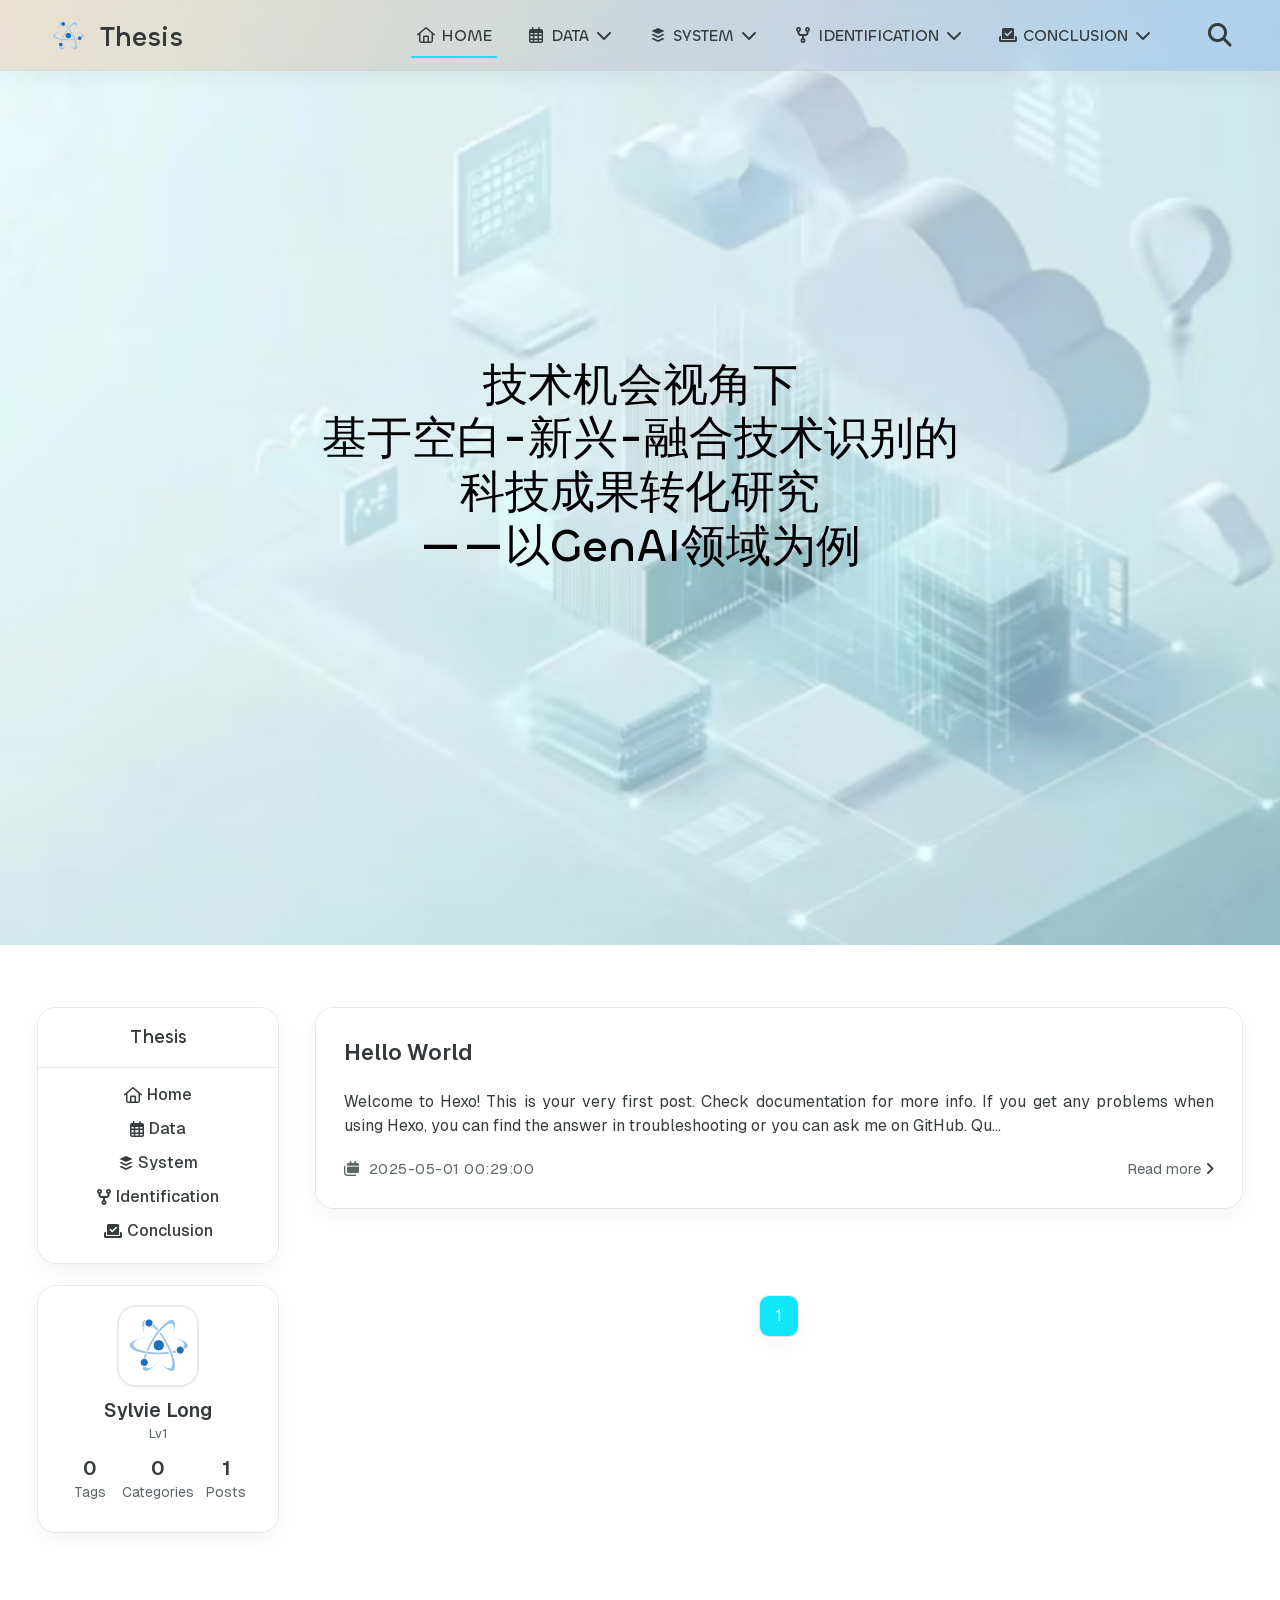
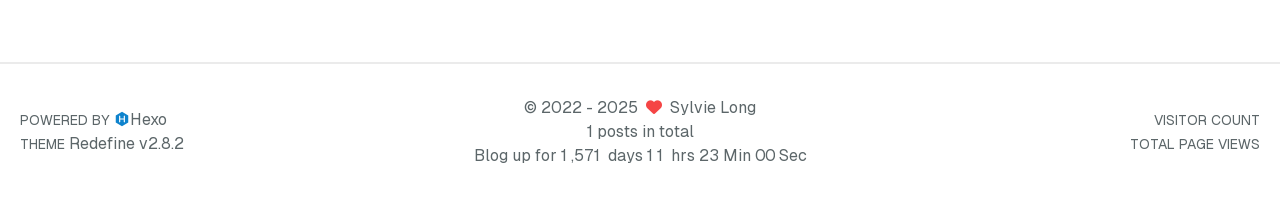
==== commit 75973cb3: "Site updated: 2025-05-01 22:29:24" ====
--- a/index.html
+++ b/index.html
@@ -35,10 +35,10 @@
     
     
     <!--- Icon Part-->
-    <link rel="icon" type="image/png" href="/images/redefine-favicon.svg" sizes="192x192">
-    <link rel="apple-touch-icon" sizes="180x180" href="/images/redefine-favicon.svg">
+    <link rel="icon" type="image/png" href="/images/LOGO.png" sizes="192x192">
+    <link rel="apple-touch-icon" sizes="180x180" href="/images/LOGO.png">
     <meta name="theme-color" content="#11E6FC">
-    <link rel="shortcut icon" href="/images/redefine-favicon.svg">
+    <link rel="shortcut icon" href="/images/LOGO.png">
     <!--- Page Info-->
     
     <title>
@@ -88,7 +88,7 @@
 
     <script id="hexo-configurations">
     window.config = {"hostname":"example.com","root":"/","language":"en","path":"search.json"};
-    window.theme = {"articles":{"style":{"font_size":"16px","line_height":1.5,"image_border_radius":"14px","image_alignment":"center","image_caption":false,"link_icon":true,"delete_mask":false,"title_alignment":"left","headings_top_spacing":{"h1":"3.2rem","h2":"2.4rem","h3":"1.9rem","h4":"1.6rem","h5":"1.4rem","h6":"1.3rem"}},"word_count":{"enable":true,"count":true,"min2read":true},"author_label":{"enable":true,"auto":false,"list":[]},"code_block":{"copy":true,"style":"mac","highlight_theme":{"light":"github","dark":"vs2015"},"font":{"enable":false,"family":null,"url":null}},"toc":{"enable":true,"max_depth":3,"number":false,"expand":true,"init_open":true},"copyright":{"enable":true,"default":"cc_by_nc_sa"},"lazyload":true,"pangu_js":false,"recommendation":{"enable":false,"title":"推荐阅读","limit":3,"mobile_limit":2,"placeholder":"/images/wallhaven-wqery6-light.webp","skip_dirs":[]}},"colors":{"primary":"#11E6FC","secondary":null,"default_mode":"light"},"global":{"fonts":{"chinese":{"enable":true,"family":null,"url":null},"english":{"enable":true,"family":null,"url":null},"title":{"enable":false,"family":null,"url":null}},"content_max_width":"1000px","sidebar_width":"210px","hover":{"shadow":true,"scale":false},"scroll_progress":{"bar":false,"percentage":true},"website_counter":{"url":"https://cn.vercount.one/js","enable":true,"site_pv":true,"site_uv":true,"post_pv":true},"single_page":true,"preloader":{"enable":true,"custom_message":"Loading……"},"open_graph":{"enable":true,"image":"/images/redefine-og.webp","description":"Hexo Theme Redefine, Redefine Your Hexo Journey."},"google_analytics":{"enable":false,"id":null}},"home_banner":{"enable":true,"style":"fixed","image":{"light":"/images/test.jpg","dark":"/images/dark_home.jpg"},"title":"技术机会视角下<br>\n基于空白-新兴-融合技术识别的<br>\n科技成果转化研究<br>\n——以GenAI领域为例\n","subtitle":{"text":["精准识别，高效转化——解锁GenAI技术新未来"],"hitokoto":{"enable":false,"show_author":false,"api":"https://v1.hitokoto.cn"},"typing_speed":100,"backing_speed":80,"starting_delay":500,"backing_delay":1500,"loop":true,"smart_backspace":true},"text_color":{"light":"#000000","dark":"#FFFFFF"},"text_style":{"title_size":"2.8rem","subtitle_size":"1.5rem","line_height":1.2},"custom_font":{"enable":false,"family":null,"url":null},"social_links":{"enable":false,"style":"default","links":{"github":null,"instagram":null,"zhihu":null,"twitter":null,"email":null},"qrs":{"weixin":null}}},"plugins":{"feed":{"enable":false},"aplayer":{"enable":false,"type":"fixed","audios":[{"name":null,"artist":null,"url":null,"cover":null,"lrc":null}]},"mermaid":{"enable":false,"version":"11.4.1"}},"version":"2.8.2","navbar":{"auto_hide":false,"color":{"left":"#f78736","right":"#367df7","transparency":35},"width":{"home":"1200px","pages":"1000px"},"links":{"Home":{"path":"/","icon":"fa-regular fa-house"},"Data":{"path":"/","icon":"fa-regular fa-calendar-days","submenus":{"Resource":"/data/resource","Process":"/data/Process"}},"System":{"path":"/","icon":"fab fa-buffer"},"Identification":{"path":"/","icon":"fas fa-code-fork"},"Conclusion":{"path":"/","icon":"fas fa-check-to-slot"}},"search":{"enable":true,"preload":true}},"page_templates":{"friends_column":2,"tags_style":"blur"},"home":{"sidebar":{"enable":true,"position":"left","first_item":"menu","announcement":null,"show_on_mobile":true,"links":{"Home":{"path":"/","icon":"fa-regular fa-house"},"Data":{"path":"/","icon":"fa-regular fa-calendar-days","submenus":{"Resource":"/data/resource","Process":"/data/Process"}},"System":{"path":"/","icon":"fab fa-buffer"},"Identification":{"path":"/","icon":"fas fa-code-fork"},"Conclusion":{"path":"/","icon":"fas fa-check-to-slot"}}},"article_date_format":"auto","excerpt_length":200,"categories":{"enable":true,"limit":3},"tags":{"enable":true,"limit":3}},"footerStart":"2022/8/17 11:45:14"};
+    window.theme = {"articles":{"style":{"font_size":"16px","line_height":1.5,"image_border_radius":"14px","image_alignment":"center","image_caption":false,"link_icon":true,"delete_mask":false,"title_alignment":"left","headings_top_spacing":{"h1":"3.2rem","h2":"2.4rem","h3":"1.9rem","h4":"1.6rem","h5":"1.4rem","h6":"1.3rem"}},"word_count":{"enable":true,"count":true,"min2read":true},"author_label":{"enable":true,"auto":false,"list":[]},"code_block":{"copy":true,"style":"mac","highlight_theme":{"light":"github","dark":"vs2015"},"font":{"enable":false,"family":null,"url":null}},"toc":{"enable":true,"max_depth":3,"number":false,"expand":true,"init_open":true},"copyright":{"enable":true,"default":"cc_by_nc_sa"},"lazyload":true,"pangu_js":false,"recommendation":{"enable":false,"title":"推荐阅读","limit":3,"mobile_limit":2,"placeholder":"/images/wallhaven-wqery6-light.webp","skip_dirs":[]}},"colors":{"primary":"#11E6FC","secondary":null,"default_mode":"light"},"global":{"fonts":{"chinese":{"enable":true,"family":null,"url":null},"english":{"enable":true,"family":null,"url":null},"title":{"enable":false,"family":null,"url":null}},"content_max_width":"1000px","sidebar_width":"210px","hover":{"shadow":true,"scale":false},"scroll_progress":{"bar":false,"percentage":true},"website_counter":{"url":"https://cn.vercount.one/js","enable":true,"site_pv":true,"site_uv":true,"post_pv":true},"single_page":true,"preloader":{"enable":true,"custom_message":"Loading……"},"open_graph":{"enable":true,"image":"/images/redefine-og.webp","description":"Hexo Theme Redefine, Redefine Your Hexo Journey."},"google_analytics":{"enable":false,"id":null}},"home_banner":{"enable":true,"style":"fixed","image":{"light":"/images/test.jpg","dark":"/images/dark_home.jpg"},"title":"技术机会视角下<br>\n基于空白-新兴-融合技术识别的<br>\n科技成果转化研究<br>\n——以GenAI领域为例\n","subtitle":{"text":["精准识别，高效转化——解锁GenAI技术新未来"],"hitokoto":{"enable":false,"show_author":false,"api":"https://v1.hitokoto.cn"},"typing_speed":100,"backing_speed":80,"starting_delay":500,"backing_delay":1500,"loop":true,"smart_backspace":true},"text_color":{"light":"#000000","dark":"#FFFFFF"},"text_style":{"title_size":"2.8rem","subtitle_size":"1.5rem","line_height":1.2},"custom_font":{"enable":false,"family":null,"url":null},"social_links":{"enable":false,"style":"default","links":{"github":null,"instagram":null,"zhihu":null,"twitter":null,"email":null},"qrs":{"weixin":null}}},"plugins":{"feed":{"enable":false},"aplayer":{"enable":false,"type":"fixed","audios":[{"name":null,"artist":null,"url":null,"cover":null,"lrc":null}]},"mermaid":{"enable":false,"version":"11.4.1"}},"version":"2.8.2","navbar":{"auto_hide":false,"color":{"left":"#f78736","right":"#367df7","transparency":35},"width":{"home":"1200px","pages":"1000px"},"links":{"Home":{"path":"/","icon":"fa-regular fa-house"},"Data":{"path":"/","icon":"fa-regular fa-calendar-days","submenus":{"Resource":"/data/resource","Process":"/data/Process","Description":"/data/Description"}},"System":{"path":"/","icon":"fab fa-buffer","submenus":{"Index":"/System/Index Selection","Construction":"/System/System Construction"}},"Identification":{"path":"/","icon":"fas fa-code-fork","submenus":{"Network":null,"Method":null,"Model":null}},"Conclusion":{"path":"/","icon":"fas fa-check-to-slot","submenus":{"Conclusion":null,"Suggestion":null}}},"search":{"enable":true,"preload":true}},"page_templates":{"friends_column":2,"tags_style":"blur"},"home":{"sidebar":{"enable":true,"position":"left","first_item":"menu","announcement":null,"show_on_mobile":true,"links":{"Home":{"path":"/","icon":"fa-regular fa-house"},"Data":{"path":"/","icon":"fa-regular fa-calendar-days","submenus":{"Resource":"/data/resource","Process":"/data/Process","Description":"/data/Description"}},"System":{"path":"/","icon":"fab fa-buffer","submenus":{"Index":"/System/Index Selection","Construction":"/System/System Construction"}},"Identification":{"path":"/","icon":"fas fa-code-fork","submenus":{"Network":null,"Method":null,"Model":null}},"Conclusion":{"path":"/","icon":"fas fa-check-to-slot","submenus":{"Conclusion":null,"Suggestion":null}}}},"article_date_format":"YYYY-MM-DD HH:mm:ss","excerpt_length":200,"categories":{"enable":true,"limit":3},"tags":{"enable":true,"limit":3}},"footerStart":"2022/8/17 11:45:14"};
     window.lang_ago = {"second":"%s seconds ago","minute":"%s minutes ago","hour":"%s hours ago","day":"%s days ago","week":"%s weeks ago","month":"%s months ago","year":"%s years ago"};
     window.data = {"masonry":false};
   </script>
@@ -344,6 +344,10 @@
     <div class="navbar-content transition-navbar has-home-banner">
         <div class="left">
             
+                <a class="logo-image h-8 w-8 sm:w-10 sm:h-10 mr-3" href="/">
+                    <img src="/images/LOGO.png" class="w-full h-full rounded-sm">
+                </a>
+            
             <a class="logo-title" href="/">
                 <h1>
                 Thesis
@@ -402,6 +406,12 @@
                                                 </a>
                                             </li>
                                         
+                                            <li>
+                                                <a href="/data/Description">
+                                                    DESCRIPTION
+                                                </a>
+                                            </li>
+                                        
                                     </ul>
                                 
                             </li>
@@ -411,15 +421,31 @@
 
                             <li class="navbar-item">
                                 <!-- Menu -->
-                                <a class="active"
-                                   href="/"
-                                        >
+                                <a class="has-dropdown"
+                                   href="#"
+                                        onClick=&#34;return false;&#34;>
                                     <i class="fab fa-buffer fa-fw"></i>
                                     SYSTEM
-                                    
+                                    <i class="fa-solid fa-chevron-down fa-fw"></i>
                                 </a>
 
                                 <!-- Submenu -->
+                                
+                                    <ul class="sub-menu">
+                                        
+                                            <li>
+                                                <a href="/System/Index%20Selection">
+                                                    INDEX
+                                                </a>
+                                            </li>
+                                        
+                                            <li>
+                                                <a href="/System/System%20Construction">
+                                                    CONSTRUCTION
+                                                </a>
+                                            </li>
+                                        
+                                    </ul>
                                 
                             </li>
                     
@@ -428,15 +454,37 @@
 
                             <li class="navbar-item">
                                 <!-- Menu -->
-                                <a class="active"
-                                   href="/"
-                                        >
+                                <a class="has-dropdown"
+                                   href="#"
+                                        onClick=&#34;return false;&#34;>
                                     <i class="fas fa-code-fork fa-fw"></i>
                                     IDENTIFICATION
-                                    
+                                    <i class="fa-solid fa-chevron-down fa-fw"></i>
                                 </a>
 
                                 <!-- Submenu -->
+                                
+                                    <ul class="sub-menu">
+                                        
+                                            <li>
+                                                <a href="/null">
+                                                    NETWORK
+                                                </a>
+                                            </li>
+                                        
+                                            <li>
+                                                <a href="/null">
+                                                    METHOD
+                                                </a>
+                                            </li>
+                                        
+                                            <li>
+                                                <a href="/null">
+                                                    MODEL
+                                                </a>
+                                            </li>
+                                        
+                                    </ul>
                                 
                             </li>
                     
@@ -445,15 +493,31 @@
 
                             <li class="navbar-item">
                                 <!-- Menu -->
-                                <a class="active"
-                                   href="/"
-                                        >
+                                <a class="has-dropdown"
+                                   href="#"
+                                        onClick=&#34;return false;&#34;>
                                     <i class="fas fa-check-to-slot fa-fw"></i>
                                     CONCLUSION
-                                    
+                                    <i class="fa-solid fa-chevron-down fa-fw"></i>
                                 </a>
 
                                 <!-- Submenu -->
+                                
+                                    <ul class="sub-menu">
+                                        
+                                            <li>
+                                                <a href="/null">
+                                                    CONCLUSION
+                                                </a>
+                                            </li>
+                                        
+                                            <li>
+                                                <a href="/null">
+                                                    SUGGESTION
+                                                </a>
+                                            </li>
+                                        
+                                    </ul>
                                 
                             </li>
                     
@@ -531,6 +595,11 @@
                                            href="/data/Process">PROCESS</a>
                                     </div>
                                 
+                                    <div class="drawer-navbar-item text-base flex flex-col justify-center items-start hover:underline active:underline hover:underline-offset-1 rounded-3xl">
+                                        <a class=" text-third-text-color text-xl"
+                                           href="/data/Description">DESCRIPTION</a>
+                                    </div>
+                                
                             </div>
                         
                     </li>
@@ -538,60 +607,107 @@
                 
                     
 
-                    <li class="drawer-navbar-item text-base my-1.5 flex flex-col w-full">
-                        
-                        <a class="py-1.5 px-2 flex flex-row items-center justify-between gap-1 hover:!text-primary active:!text-primary text-2xl font-semibold group border-b border-border-color hover:border-primary w-full active"
-                           href="/"
+                    <li class="drawer-navbar-item-sub text-base my-1.5 flex flex-col w-full">
+                        
+                        <div class="py-1.5 px-2 flex flex-row items-center justify-between gap-1 hover:!text-primary active:!text-primary cursor-pointer text-2xl font-semibold group border-b border-border-color hover:border-primary w-full active"
+                             navbar-data-toggle="submenu-System"
                         >
                             <span>
                                 SYSTEM
                             </span>
                             
-                                <i class="fab fa-buffer fa-sm fa-fw"></i>
-                            
-                        </a>
-                        
-
+                                <i class="fa-solid fa-chevron-right fa-sm fa-fw transition-all"></i>
+                            
+                        </div>
+                        
+
+                        
+                            <div class="flex-col items-start px-2 py-2 hidden" data-target="submenu-System">
+                                
+                                    <div class="drawer-navbar-item text-base flex flex-col justify-center items-start hover:underline active:underline hover:underline-offset-1 rounded-3xl">
+                                        <a class=" text-third-text-color text-xl"
+                                           href="/System/Index%20Selection">INDEX</a>
+                                    </div>
+                                
+                                    <div class="drawer-navbar-item text-base flex flex-col justify-center items-start hover:underline active:underline hover:underline-offset-1 rounded-3xl">
+                                        <a class=" text-third-text-color text-xl"
+                                           href="/System/System%20Construction">CONSTRUCTION</a>
+                                    </div>
+                                
+                            </div>
                         
                     </li>
             
                 
                     
 
-                    <li class="drawer-navbar-item text-base my-1.5 flex flex-col w-full">
-                        
-                        <a class="py-1.5 px-2 flex flex-row items-center justify-between gap-1 hover:!text-primary active:!text-primary text-2xl font-semibold group border-b border-border-color hover:border-primary w-full active"
-                           href="/"
+                    <li class="drawer-navbar-item-sub text-base my-1.5 flex flex-col w-full">
+                        
+                        <div class="py-1.5 px-2 flex flex-row items-center justify-between gap-1 hover:!text-primary active:!text-primary cursor-pointer text-2xl font-semibold group border-b border-border-color hover:border-primary w-full active"
+                             navbar-data-toggle="submenu-Identification"
                         >
                             <span>
                                 IDENTIFICATION
                             </span>
                             
-                                <i class="fas fa-code-fork fa-sm fa-fw"></i>
-                            
-                        </a>
-                        
-
+                                <i class="fa-solid fa-chevron-right fa-sm fa-fw transition-all"></i>
+                            
+                        </div>
+                        
+
+                        
+                            <div class="flex-col items-start px-2 py-2 hidden" data-target="submenu-Identification">
+                                
+                                    <div class="drawer-navbar-item text-base flex flex-col justify-center items-start hover:underline active:underline hover:underline-offset-1 rounded-3xl">
+                                        <a class=" text-third-text-color text-xl"
+                                           href="/null">NETWORK</a>
+                                    </div>
+                                
+                                    <div class="drawer-navbar-item text-base flex flex-col justify-center items-start hover:underline active:underline hover:underline-offset-1 rounded-3xl">
+                                        <a class=" text-third-text-color text-xl"
+                                           href="/null">METHOD</a>
+                                    </div>
+                                
+                                    <div class="drawer-navbar-item text-base flex flex-col justify-center items-start hover:underline active:underline hover:underline-offset-1 rounded-3xl">
+                                        <a class=" text-third-text-color text-xl"
+                                           href="/null">MODEL</a>
+                                    </div>
+                                
+                            </div>
                         
                     </li>
             
                 
                     
 
-                    <li class="drawer-navbar-item text-base my-1.5 flex flex-col w-full">
-                        
-                        <a class="py-1.5 px-2 flex flex-row items-center justify-between gap-1 hover:!text-primary active:!text-primary text-2xl font-semibold group border-b border-border-color hover:border-primary w-full active"
-                           href="/"
+                    <li class="drawer-navbar-item-sub text-base my-1.5 flex flex-col w-full">
+                        
+                        <div class="py-1.5 px-2 flex flex-row items-center justify-between gap-1 hover:!text-primary active:!text-primary cursor-pointer text-2xl font-semibold group border-b border-border-color hover:border-primary w-full active"
+                             navbar-data-toggle="submenu-Conclusion"
                         >
                             <span>
                                 CONCLUSION
                             </span>
                             
-                                <i class="fas fa-check-to-slot fa-sm fa-fw"></i>
-                            
-                        </a>
-                        
-
+                                <i class="fa-solid fa-chevron-right fa-sm fa-fw transition-all"></i>
+                            
+                        </div>
+                        
+
+                        
+                            <div class="flex-col items-start px-2 py-2 hidden" data-target="submenu-Conclusion">
+                                
+                                    <div class="drawer-navbar-item text-base flex flex-col justify-center items-start hover:underline active:underline hover:underline-offset-1 rounded-3xl">
+                                        <a class=" text-third-text-color text-xl"
+                                           href="/null">CONCLUSION</a>
+                                    </div>
+                                
+                                    <div class="drawer-navbar-item text-base flex flex-col justify-center items-start hover:underline active:underline hover:underline-offset-1 rounded-3xl">
+                                        <a class=" text-third-text-color text-xl"
+                                           href="/null">SUGGESTION</a>
+                                    </div>
+                                
+                            </div>
                         
                     </li>
             
@@ -694,7 +810,7 @@
             
             <div class="sidebar-content"  marginTop >
                 <div class="avatar flex justify-center">
-    <img src="/images/redefine-avatar.svg">
+    <img src="/images/LOGO.png">
 </div>
                 <div class="author flex flex-col justify-center my-2.5 mx-0">
     <div class="name">Sylvie Long</div>
@@ -755,7 +871,7 @@
         <span><i class="fa-solid fa-calendars"></i>&nbsp;
             <span class="home-article-date" data-date="Thu May 01 2025 00:29:00 GMT+0800">
                 
-                    2025-05-01
+                    2025-05-01 00:29:00
                 
             </span>
         </span>
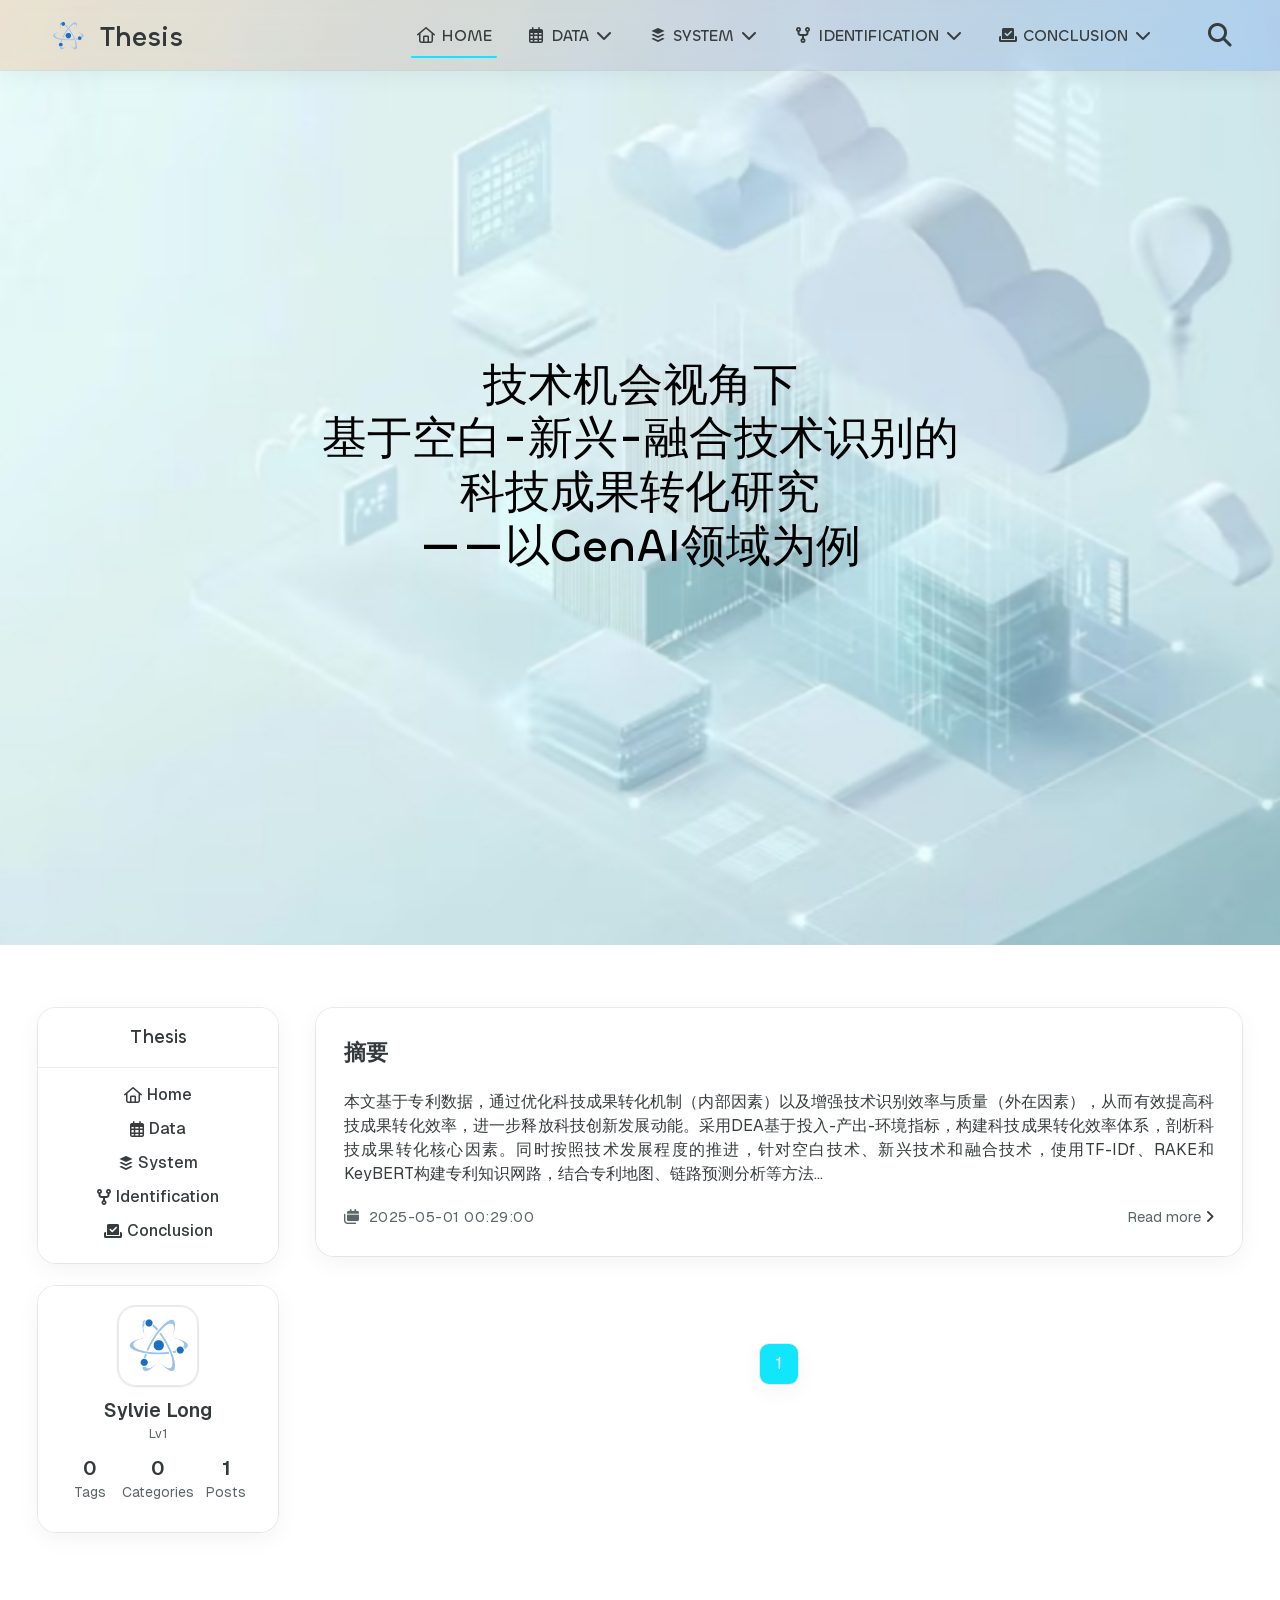
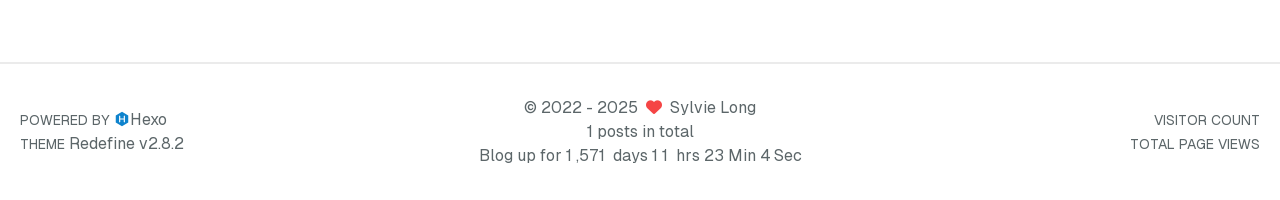
==== commit 7b55100a: "Site updated: 2025-05-01 22:42:47" ====
--- a/index.html
+++ b/index.html
@@ -43,7 +43,7 @@
     
     <title>
         
-            Thesis - Redefine Your Hexo Journey.
+            Thesis - Welcome to here
         
     </title>
 
@@ -854,15 +854,14 @@
                 <div class="flex flex-col gap-5 px-7 pb-7 pt-7">
                     <h3 class="home-article-title">
                         <a href="/2025/05/01/hello-world/">
-                            Hello World
+                            摘要
                         </a>
                     </h3>
 
                     <div class="home-article-content markdown-body">
                         
                             
-                            Welcome to Hexo! This is your very first post. Check documentation for more info. If you get any problems when using Hexo, you can find the answer in troubleshooting or you can ask me on GitHub.
-Qu...
+                            本文基于专利数据，通过优化科技成果转化机制（内部因素）以及增强技术识别效率与质量（外在因素），从而有效提高科技成果转化效率，进一步释放科技创新发展动能。采用DEA基于投入-产出-环境指标，构建科技成果转化效率体系，剖析科技成果转化核心因素。同时按照技术发展程度的推进，针对空白技术、新兴技术和融合技术，使用TF-IDf、RAKE和KeyBERT构建专利知识网路，结合专利地图、链路预测分析等方法...
                         
                     </div>
 
@@ -879,7 +878,7 @@
         
     </div>
 
-    <a href="/2025/05/01/hello-world/">Read more<span class="seo-reader-text">Hello World</span>&nbsp;<i class="fa-solid fa-angle-right"></i></a>
+    <a href="/2025/05/01/hello-world/">Read more<span class="seo-reader-text">摘要</span>&nbsp;<i class="fa-solid fa-angle-right"></i></a>
 </div>
 
                 </div>
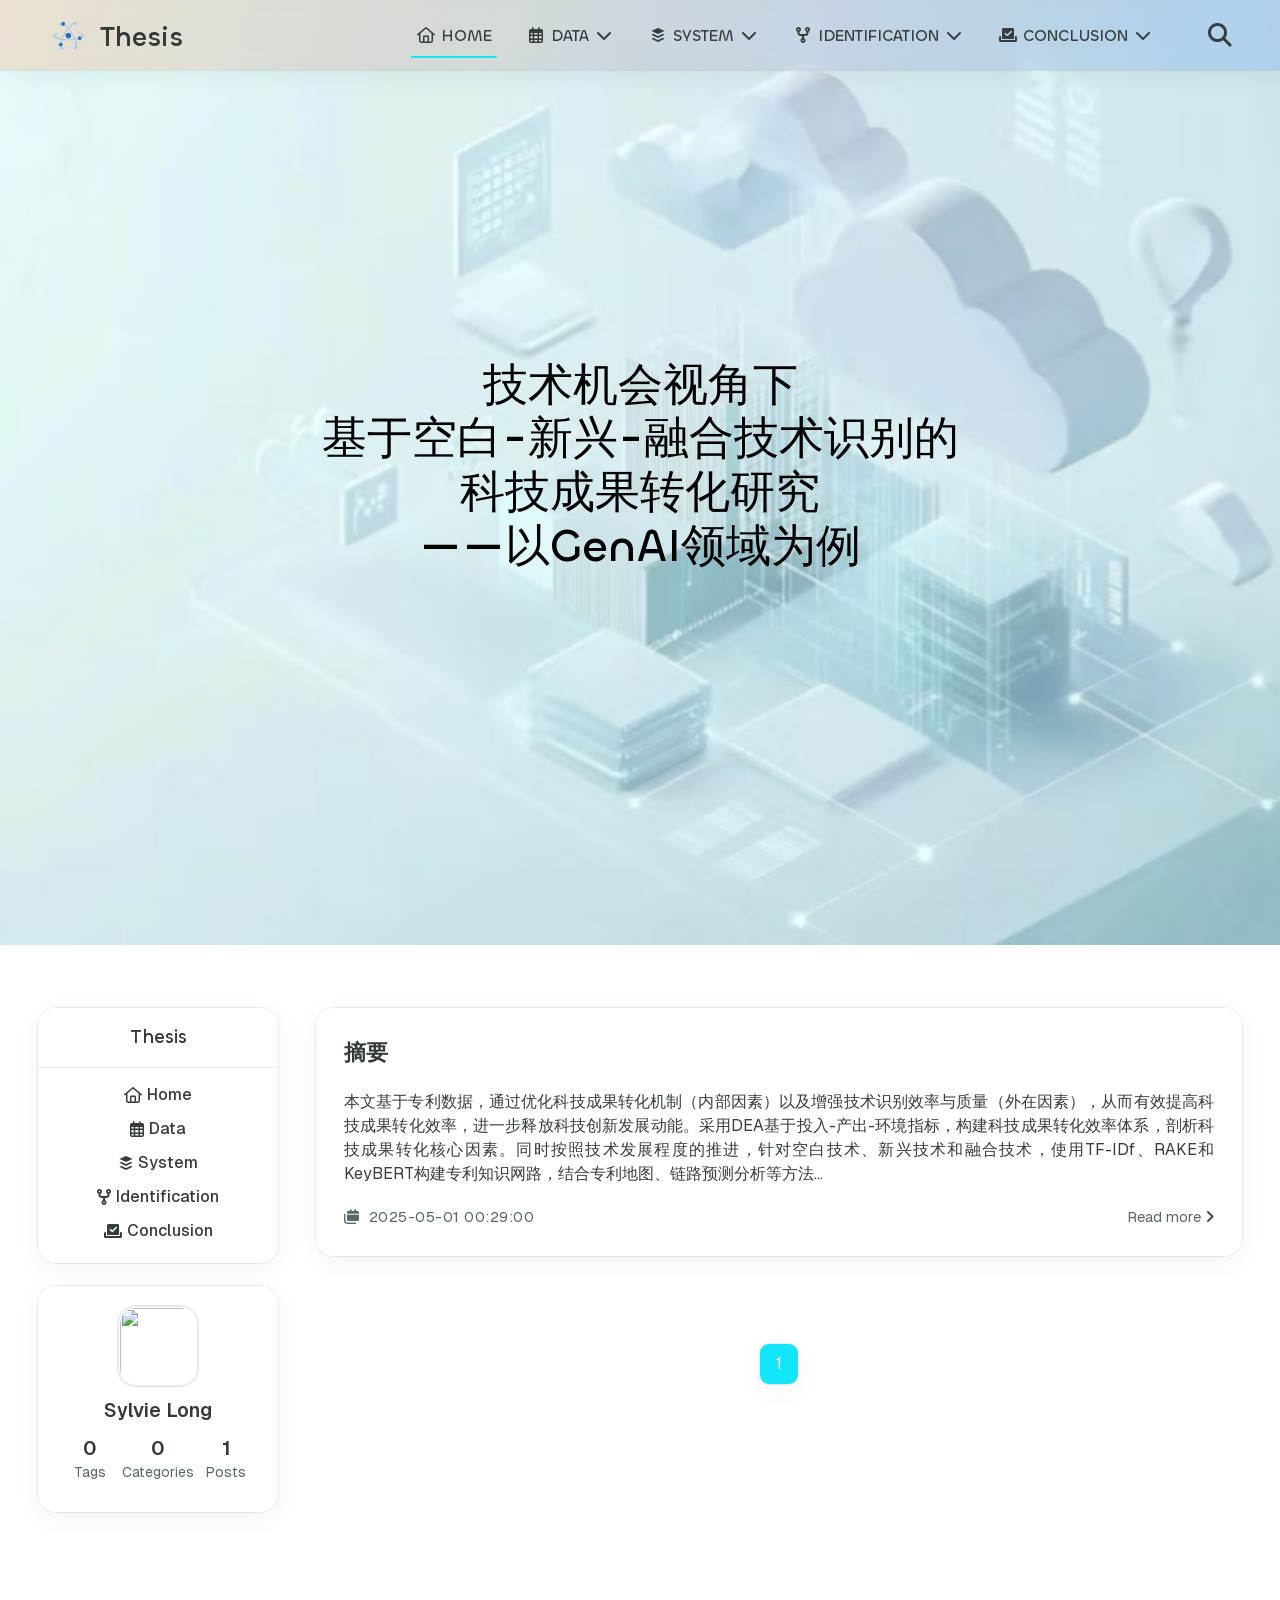
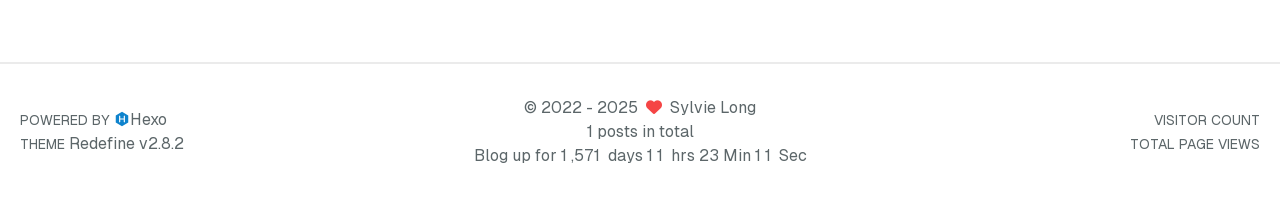
==== commit 9d668bd9: "Site updated: 2025-05-01 22:57:25" ====
--- a/index.html
+++ b/index.html
@@ -88,7 +88,7 @@
 
     <script id="hexo-configurations">
     window.config = {"hostname":"example.com","root":"/","language":"en","path":"search.json"};
-    window.theme = {"articles":{"style":{"font_size":"16px","line_height":1.5,"image_border_radius":"14px","image_alignment":"center","image_caption":false,"link_icon":true,"delete_mask":false,"title_alignment":"left","headings_top_spacing":{"h1":"3.2rem","h2":"2.4rem","h3":"1.9rem","h4":"1.6rem","h5":"1.4rem","h6":"1.3rem"}},"word_count":{"enable":true,"count":true,"min2read":true},"author_label":{"enable":true,"auto":false,"list":[]},"code_block":{"copy":true,"style":"mac","highlight_theme":{"light":"github","dark":"vs2015"},"font":{"enable":false,"family":null,"url":null}},"toc":{"enable":true,"max_depth":3,"number":false,"expand":true,"init_open":true},"copyright":{"enable":true,"default":"cc_by_nc_sa"},"lazyload":true,"pangu_js":false,"recommendation":{"enable":false,"title":"推荐阅读","limit":3,"mobile_limit":2,"placeholder":"/images/wallhaven-wqery6-light.webp","skip_dirs":[]}},"colors":{"primary":"#11E6FC","secondary":null,"default_mode":"light"},"global":{"fonts":{"chinese":{"enable":true,"family":null,"url":null},"english":{"enable":true,"family":null,"url":null},"title":{"enable":false,"family":null,"url":null}},"content_max_width":"1000px","sidebar_width":"210px","hover":{"shadow":true,"scale":false},"scroll_progress":{"bar":false,"percentage":true},"website_counter":{"url":"https://cn.vercount.one/js","enable":true,"site_pv":true,"site_uv":true,"post_pv":true},"single_page":true,"preloader":{"enable":true,"custom_message":"Loading……"},"open_graph":{"enable":true,"image":"/images/redefine-og.webp","description":"Hexo Theme Redefine, Redefine Your Hexo Journey."},"google_analytics":{"enable":false,"id":null}},"home_banner":{"enable":true,"style":"fixed","image":{"light":"/images/test.jpg","dark":"/images/dark_home.jpg"},"title":"技术机会视角下<br>\n基于空白-新兴-融合技术识别的<br>\n科技成果转化研究<br>\n——以GenAI领域为例\n","subtitle":{"text":["精准识别，高效转化——解锁GenAI技术新未来"],"hitokoto":{"enable":false,"show_author":false,"api":"https://v1.hitokoto.cn"},"typing_speed":100,"backing_speed":80,"starting_delay":500,"backing_delay":1500,"loop":true,"smart_backspace":true},"text_color":{"light":"#000000","dark":"#FFFFFF"},"text_style":{"title_size":"2.8rem","subtitle_size":"1.5rem","line_height":1.2},"custom_font":{"enable":false,"family":null,"url":null},"social_links":{"enable":false,"style":"default","links":{"github":null,"instagram":null,"zhihu":null,"twitter":null,"email":null},"qrs":{"weixin":null}}},"plugins":{"feed":{"enable":false},"aplayer":{"enable":false,"type":"fixed","audios":[{"name":null,"artist":null,"url":null,"cover":null,"lrc":null}]},"mermaid":{"enable":false,"version":"11.4.1"}},"version":"2.8.2","navbar":{"auto_hide":false,"color":{"left":"#f78736","right":"#367df7","transparency":35},"width":{"home":"1200px","pages":"1000px"},"links":{"Home":{"path":"/","icon":"fa-regular fa-house"},"Data":{"path":"/","icon":"fa-regular fa-calendar-days","submenus":{"Resource":"/data/resource","Process":"/data/Process","Description":"/data/Description"}},"System":{"path":"/","icon":"fab fa-buffer","submenus":{"Index":"/System/Index Selection","Construction":"/System/System Construction"}},"Identification":{"path":"/","icon":"fas fa-code-fork","submenus":{"Network":null,"Method":null,"Model":null}},"Conclusion":{"path":"/","icon":"fas fa-check-to-slot","submenus":{"Conclusion":null,"Suggestion":null}}},"search":{"enable":true,"preload":true}},"page_templates":{"friends_column":2,"tags_style":"blur"},"home":{"sidebar":{"enable":true,"position":"left","first_item":"menu","announcement":null,"show_on_mobile":true,"links":{"Home":{"path":"/","icon":"fa-regular fa-house"},"Data":{"path":"/","icon":"fa-regular fa-calendar-days","submenus":{"Resource":"/data/resource","Process":"/data/Process","Description":"/data/Description"}},"System":{"path":"/","icon":"fab fa-buffer","submenus":{"Index":"/System/Index Selection","Construction":"/System/System Construction"}},"Identification":{"path":"/","icon":"fas fa-code-fork","submenus":{"Network":null,"Method":null,"Model":null}},"Conclusion":{"path":"/","icon":"fas fa-check-to-slot","submenus":{"Conclusion":null,"Suggestion":null}}}},"article_date_format":"YYYY-MM-DD HH:mm:ss","excerpt_length":200,"categories":{"enable":true,"limit":3},"tags":{"enable":true,"limit":3}},"footerStart":"2022/8/17 11:45:14"};
+    window.theme = {"articles":{"style":{"font_size":"16px","line_height":1.5,"image_border_radius":"14px","image_alignment":"center","image_caption":false,"link_icon":true,"delete_mask":false,"title_alignment":"left","headings_top_spacing":{"h1":"3.2rem","h2":"2.4rem","h3":"1.9rem","h4":"1.6rem","h5":"1.4rem","h6":"1.3rem"}},"word_count":{"enable":false,"count":true,"min2read":true},"author_label":{"enable":false,"auto":false,"list":[]},"code_block":{"copy":true,"style":"mac","highlight_theme":{"light":"github","dark":"vs2015"},"font":{"enable":false,"family":null,"url":null}},"toc":{"enable":true,"max_depth":3,"number":false,"expand":true,"init_open":true},"copyright":{"enable":true,"default":"cc_by_nc_sa"},"lazyload":true,"pangu_js":false,"recommendation":{"enable":false,"title":"推荐阅读","limit":3,"mobile_limit":2,"placeholder":"/images/wallhaven-wqery6-light.webp","skip_dirs":[]}},"colors":{"primary":"#11E6FC","secondary":null,"default_mode":"light"},"global":{"fonts":{"chinese":{"enable":true,"family":null,"url":null},"english":{"enable":true,"family":null,"url":null},"title":{"enable":false,"family":null,"url":null}},"content_max_width":"1000px","sidebar_width":"210px","hover":{"shadow":true,"scale":false},"scroll_progress":{"bar":false,"percentage":true},"website_counter":{"url":"https://cn.vercount.one/js","enable":true,"site_pv":true,"site_uv":true,"post_pv":true},"single_page":true,"preloader":{"enable":true,"custom_message":"Loading……"},"open_graph":{"enable":true,"image":"/images/redefine-og.webp","description":"Hexo Theme Redefine, Redefine Your Hexo Journey."},"google_analytics":{"enable":false,"id":null}},"home_banner":{"enable":true,"style":"fixed","image":{"light":"/images/test.jpg","dark":"/images/dark_home.jpg"},"title":"技术机会视角下<br>\n基于空白-新兴-融合技术识别的<br>\n科技成果转化研究<br>\n——以GenAI领域为例\n","subtitle":{"text":["精准识别，高效转化——解锁GenAI技术新未来"],"hitokoto":{"enable":false,"show_author":false,"api":"https://v1.hitokoto.cn"},"typing_speed":100,"backing_speed":80,"starting_delay":500,"backing_delay":1500,"loop":true,"smart_backspace":true},"text_color":{"light":"#000000","dark":"#FFFFFF"},"text_style":{"title_size":"2.8rem","subtitle_size":"1.5rem","line_height":1.2},"custom_font":{"enable":false,"family":null,"url":null},"social_links":{"enable":false,"style":"default","links":{"github":null,"instagram":null,"zhihu":null,"twitter":null,"email":null},"qrs":{"weixin":null}}},"plugins":{"feed":{"enable":false},"aplayer":{"enable":false,"type":"fixed","audios":[{"name":null,"artist":null,"url":null,"cover":null,"lrc":null}]},"mermaid":{"enable":false,"version":"11.4.1"}},"version":"2.8.2","navbar":{"auto_hide":false,"color":{"left":"#f78736","right":"#367df7","transparency":35},"width":{"home":"1200px","pages":"1000px"},"links":{"Home":{"path":"/","icon":"fa-regular fa-house"},"Data":{"path":"/","icon":"fa-regular fa-calendar-days","submenus":{"Resource":"/data/resource","Process":"/data/Process","Description":"/data/Description"}},"System":{"path":"/","icon":"fab fa-buffer","submenus":{"Index":"/System/Index Selection","Construction":"/System/System Construction"}},"Identification":{"path":"/","icon":"fas fa-code-fork","submenus":{"Network":null,"Method":null,"Model":null}},"Conclusion":{"path":"/","icon":"fas fa-check-to-slot","submenus":{"Conclusion":null,"Suggestion":null}}},"search":{"enable":true,"preload":true}},"page_templates":{"friends_column":2,"tags_style":"blur"},"home":{"sidebar":{"enable":true,"position":"left","first_item":"menu","announcement":null,"show_on_mobile":true,"links":{"Home":{"path":"/","icon":"fa-regular fa-house"},"Data":{"path":"/","icon":"fa-regular fa-calendar-days","submenus":{"Resource":"/data/resource","Process":"/data/Process","Description":"/data/Description"}},"System":{"path":"/","icon":"fab fa-buffer","submenus":{"Index":"/System/Index Selection","Construction":"/System/System Construction"}},"Identification":{"path":"/","icon":"fas fa-code-fork","submenus":{"Network":null,"Method":null,"Model":null}},"Conclusion":{"path":"/","icon":"fas fa-check-to-slot","submenus":{"Conclusion":null,"Suggestion":null}}}},"article_date_format":"YYYY-MM-DD HH:mm:ss","excerpt_length":200,"categories":{"enable":false,"limit":3},"tags":{"enable":false,"limit":3}},"footerStart":"2022/8/17 11:45:14"};
     window.lang_ago = {"second":"%s seconds ago","minute":"%s minutes ago","hour":"%s hours ago","day":"%s days ago","week":"%s weeks ago","month":"%s months ago","year":"%s years ago"};
     window.data = {"masonry":false};
   </script>
@@ -810,12 +810,10 @@
             
             <div class="sidebar-content"  marginTop >
                 <div class="avatar flex justify-center">
-    <img src="/images/LOGO.png">
+    <img src="/null">
 </div>
                 <div class="author flex flex-col justify-center my-2.5 mx-0">
     <div class="name">Sylvie Long</div>
-    
-        <div class="label">Lv1</div>
     
 </div>
                 <div class="statistics flex justify-around my-2.5">
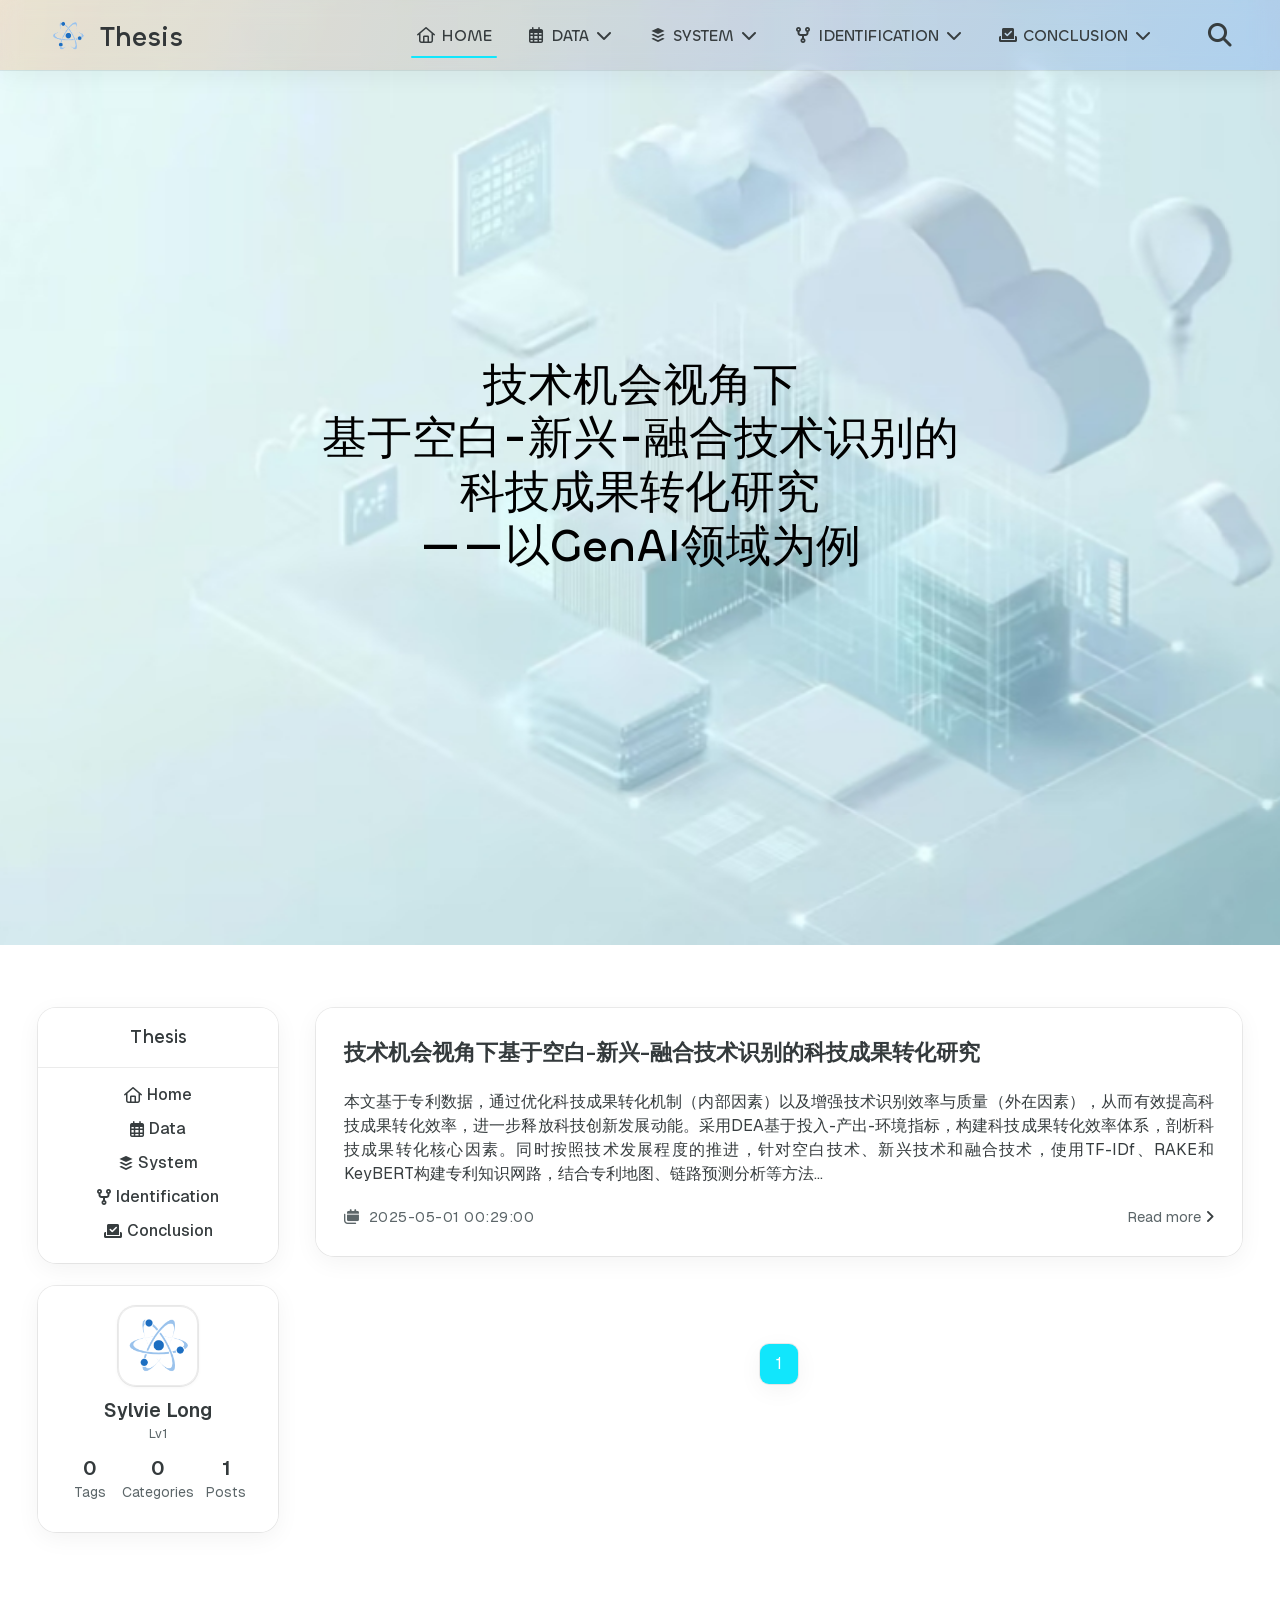
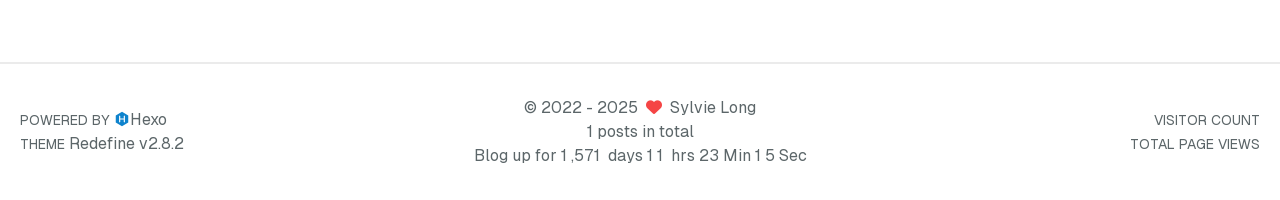
==== commit 4fbd8a26: "Site updated: 2025-05-01 23:00:50" ====
--- a/index.html
+++ b/index.html
@@ -88,7 +88,7 @@
 
     <script id="hexo-configurations">
     window.config = {"hostname":"example.com","root":"/","language":"en","path":"search.json"};
-    window.theme = {"articles":{"style":{"font_size":"16px","line_height":1.5,"image_border_radius":"14px","image_alignment":"center","image_caption":false,"link_icon":true,"delete_mask":false,"title_alignment":"left","headings_top_spacing":{"h1":"3.2rem","h2":"2.4rem","h3":"1.9rem","h4":"1.6rem","h5":"1.4rem","h6":"1.3rem"}},"word_count":{"enable":false,"count":true,"min2read":true},"author_label":{"enable":false,"auto":false,"list":[]},"code_block":{"copy":true,"style":"mac","highlight_theme":{"light":"github","dark":"vs2015"},"font":{"enable":false,"family":null,"url":null}},"toc":{"enable":true,"max_depth":3,"number":false,"expand":true,"init_open":true},"copyright":{"enable":true,"default":"cc_by_nc_sa"},"lazyload":true,"pangu_js":false,"recommendation":{"enable":false,"title":"推荐阅读","limit":3,"mobile_limit":2,"placeholder":"/images/wallhaven-wqery6-light.webp","skip_dirs":[]}},"colors":{"primary":"#11E6FC","secondary":null,"default_mode":"light"},"global":{"fonts":{"chinese":{"enable":true,"family":null,"url":null},"english":{"enable":true,"family":null,"url":null},"title":{"enable":false,"family":null,"url":null}},"content_max_width":"1000px","sidebar_width":"210px","hover":{"shadow":true,"scale":false},"scroll_progress":{"bar":false,"percentage":true},"website_counter":{"url":"https://cn.vercount.one/js","enable":true,"site_pv":true,"site_uv":true,"post_pv":true},"single_page":true,"preloader":{"enable":true,"custom_message":"Loading……"},"open_graph":{"enable":true,"image":"/images/redefine-og.webp","description":"Hexo Theme Redefine, Redefine Your Hexo Journey."},"google_analytics":{"enable":false,"id":null}},"home_banner":{"enable":true,"style":"fixed","image":{"light":"/images/test.jpg","dark":"/images/dark_home.jpg"},"title":"技术机会视角下<br>\n基于空白-新兴-融合技术识别的<br>\n科技成果转化研究<br>\n——以GenAI领域为例\n","subtitle":{"text":["精准识别，高效转化——解锁GenAI技术新未来"],"hitokoto":{"enable":false,"show_author":false,"api":"https://v1.hitokoto.cn"},"typing_speed":100,"backing_speed":80,"starting_delay":500,"backing_delay":1500,"loop":true,"smart_backspace":true},"text_color":{"light":"#000000","dark":"#FFFFFF"},"text_style":{"title_size":"2.8rem","subtitle_size":"1.5rem","line_height":1.2},"custom_font":{"enable":false,"family":null,"url":null},"social_links":{"enable":false,"style":"default","links":{"github":null,"instagram":null,"zhihu":null,"twitter":null,"email":null},"qrs":{"weixin":null}}},"plugins":{"feed":{"enable":false},"aplayer":{"enable":false,"type":"fixed","audios":[{"name":null,"artist":null,"url":null,"cover":null,"lrc":null}]},"mermaid":{"enable":false,"version":"11.4.1"}},"version":"2.8.2","navbar":{"auto_hide":false,"color":{"left":"#f78736","right":"#367df7","transparency":35},"width":{"home":"1200px","pages":"1000px"},"links":{"Home":{"path":"/","icon":"fa-regular fa-house"},"Data":{"path":"/","icon":"fa-regular fa-calendar-days","submenus":{"Resource":"/data/resource","Process":"/data/Process","Description":"/data/Description"}},"System":{"path":"/","icon":"fab fa-buffer","submenus":{"Index":"/System/Index Selection","Construction":"/System/System Construction"}},"Identification":{"path":"/","icon":"fas fa-code-fork","submenus":{"Network":null,"Method":null,"Model":null}},"Conclusion":{"path":"/","icon":"fas fa-check-to-slot","submenus":{"Conclusion":null,"Suggestion":null}}},"search":{"enable":true,"preload":true}},"page_templates":{"friends_column":2,"tags_style":"blur"},"home":{"sidebar":{"enable":true,"position":"left","first_item":"menu","announcement":null,"show_on_mobile":true,"links":{"Home":{"path":"/","icon":"fa-regular fa-house"},"Data":{"path":"/","icon":"fa-regular fa-calendar-days","submenus":{"Resource":"/data/resource","Process":"/data/Process","Description":"/data/Description"}},"System":{"path":"/","icon":"fab fa-buffer","submenus":{"Index":"/System/Index Selection","Construction":"/System/System Construction"}},"Identification":{"path":"/","icon":"fas fa-code-fork","submenus":{"Network":null,"Method":null,"Model":null}},"Conclusion":{"path":"/","icon":"fas fa-check-to-slot","submenus":{"Conclusion":null,"Suggestion":null}}}},"article_date_format":"YYYY-MM-DD HH:mm:ss","excerpt_length":200,"categories":{"enable":false,"limit":3},"tags":{"enable":false,"limit":3}},"footerStart":"2022/8/17 11:45:14"};
+    window.theme = {"articles":{"style":{"font_size":"16px","line_height":1.5,"image_border_radius":"14px","image_alignment":"center","image_caption":false,"link_icon":true,"delete_mask":false,"title_alignment":"left","headings_top_spacing":{"h1":"3.2rem","h2":"2.4rem","h3":"1.9rem","h4":"1.6rem","h5":"1.4rem","h6":"1.3rem"}},"word_count":{"enable":true,"count":true,"min2read":true},"author_label":{"enable":true,"auto":false,"list":[]},"code_block":{"copy":true,"style":"mac","highlight_theme":{"light":"github","dark":"vs2015"},"font":{"enable":false,"family":null,"url":null}},"toc":{"enable":true,"max_depth":3,"number":false,"expand":true,"init_open":true},"copyright":{"enable":true,"default":"cc_by_nc_sa"},"lazyload":true,"pangu_js":false,"recommendation":{"enable":false,"title":"推荐阅读","limit":3,"mobile_limit":2,"placeholder":"/images/wallhaven-wqery6-light.webp","skip_dirs":[]}},"colors":{"primary":"#11E6FC","secondary":null,"default_mode":"light"},"global":{"fonts":{"chinese":{"enable":true,"family":null,"url":null},"english":{"enable":true,"family":null,"url":null},"title":{"enable":false,"family":null,"url":null}},"content_max_width":"1000px","sidebar_width":"210px","hover":{"shadow":true,"scale":false},"scroll_progress":{"bar":false,"percentage":true},"website_counter":{"url":"https://cn.vercount.one/js","enable":true,"site_pv":true,"site_uv":true,"post_pv":true},"single_page":true,"preloader":{"enable":true,"custom_message":"Loading……"},"open_graph":{"enable":true,"image":"/images/redefine-og.webp","description":"Hexo Theme Redefine, Redefine Your Hexo Journey."},"google_analytics":{"enable":false,"id":null}},"home_banner":{"enable":true,"style":"fixed","image":{"light":"/images/test.jpg","dark":"/images/dark_home.jpg"},"title":"技术机会视角下<br>\n基于空白-新兴-融合技术识别的<br>\n科技成果转化研究<br>\n——以GenAI领域为例\n","subtitle":{"text":["精准识别，高效转化——解锁GenAI技术新未来"],"hitokoto":{"enable":false,"show_author":false,"api":"https://v1.hitokoto.cn"},"typing_speed":100,"backing_speed":80,"starting_delay":500,"backing_delay":1500,"loop":true,"smart_backspace":true},"text_color":{"light":"#000000","dark":"#FFFFFF"},"text_style":{"title_size":"2.8rem","subtitle_size":"1.5rem","line_height":1.2},"custom_font":{"enable":false,"family":null,"url":null},"social_links":{"enable":false,"style":"default","links":{"github":null,"instagram":null,"zhihu":null,"twitter":null,"email":null},"qrs":{"weixin":null}}},"plugins":{"feed":{"enable":false},"aplayer":{"enable":false,"type":"fixed","audios":[{"name":null,"artist":null,"url":null,"cover":null,"lrc":null}]},"mermaid":{"enable":false,"version":"11.4.1"}},"version":"2.8.2","navbar":{"auto_hide":false,"color":{"left":"#f78736","right":"#367df7","transparency":35},"width":{"home":"1200px","pages":"1000px"},"links":{"Home":{"path":"/","icon":"fa-regular fa-house"},"Data":{"path":"/","icon":"fa-regular fa-calendar-days","submenus":{"Resource":"/data/resource","Process":"/data/Process","Description":"/data/Description"}},"System":{"path":"/","icon":"fab fa-buffer","submenus":{"Index":"/System/Index Selection","Construction":"/System/System Construction"}},"Identification":{"path":"/","icon":"fas fa-code-fork","submenus":{"Network":null,"Method":null,"Model":null}},"Conclusion":{"path":"/","icon":"fas fa-check-to-slot","submenus":{"Conclusion":null,"Suggestion":null}}},"search":{"enable":true,"preload":true}},"page_templates":{"friends_column":2,"tags_style":"blur"},"home":{"sidebar":{"enable":true,"position":"left","first_item":"menu","announcement":null,"show_on_mobile":true,"links":{"Home":{"path":"/","icon":"fa-regular fa-house"},"Data":{"path":"/","icon":"fa-regular fa-calendar-days","submenus":{"Resource":"/data/resource","Process":"/data/Process","Description":"/data/Description"}},"System":{"path":"/","icon":"fab fa-buffer","submenus":{"Index":"/System/Index Selection","Construction":"/System/System Construction"}},"Identification":{"path":"/","icon":"fas fa-code-fork","submenus":{"Network":null,"Method":null,"Model":null}},"Conclusion":{"path":"/","icon":"fas fa-check-to-slot","submenus":{"Conclusion":null,"Suggestion":null}}}},"article_date_format":"YYYY-MM-DD HH:mm:ss","excerpt_length":200,"categories":{"enable":true,"limit":3},"tags":{"enable":true,"limit":3}},"footerStart":"2022/8/17 11:45:14"};
     window.lang_ago = {"second":"%s seconds ago","minute":"%s minutes ago","hour":"%s hours ago","day":"%s days ago","week":"%s weeks ago","month":"%s months ago","year":"%s years ago"};
     window.data = {"masonry":false};
   </script>
@@ -810,10 +810,12 @@
             
             <div class="sidebar-content"  marginTop >
                 <div class="avatar flex justify-center">
-    <img src="/null">
+    <img src="/images/LOGO.png">
 </div>
                 <div class="author flex flex-col justify-center my-2.5 mx-0">
     <div class="name">Sylvie Long</div>
+    
+        <div class="label">Lv1</div>
     
 </div>
                 <div class="statistics flex justify-around my-2.5">
@@ -852,7 +854,7 @@
                 <div class="flex flex-col gap-5 px-7 pb-7 pt-7">
                     <h3 class="home-article-title">
                         <a href="/2025/05/01/hello-world/">
-                            摘要
+                            技术机会视角下基于空白-新兴-融合技术识别的科技成果转化研究
                         </a>
                     </h3>
 
@@ -876,7 +878,7 @@
         
     </div>
 
-    <a href="/2025/05/01/hello-world/">Read more<span class="seo-reader-text">摘要</span>&nbsp;<i class="fa-solid fa-angle-right"></i></a>
+    <a href="/2025/05/01/hello-world/">Read more<span class="seo-reader-text">技术机会视角下基于空白-新兴-融合技术识别的科技成果转化研究</span>&nbsp;<i class="fa-solid fa-angle-right"></i></a>
 </div>
 
                 </div>
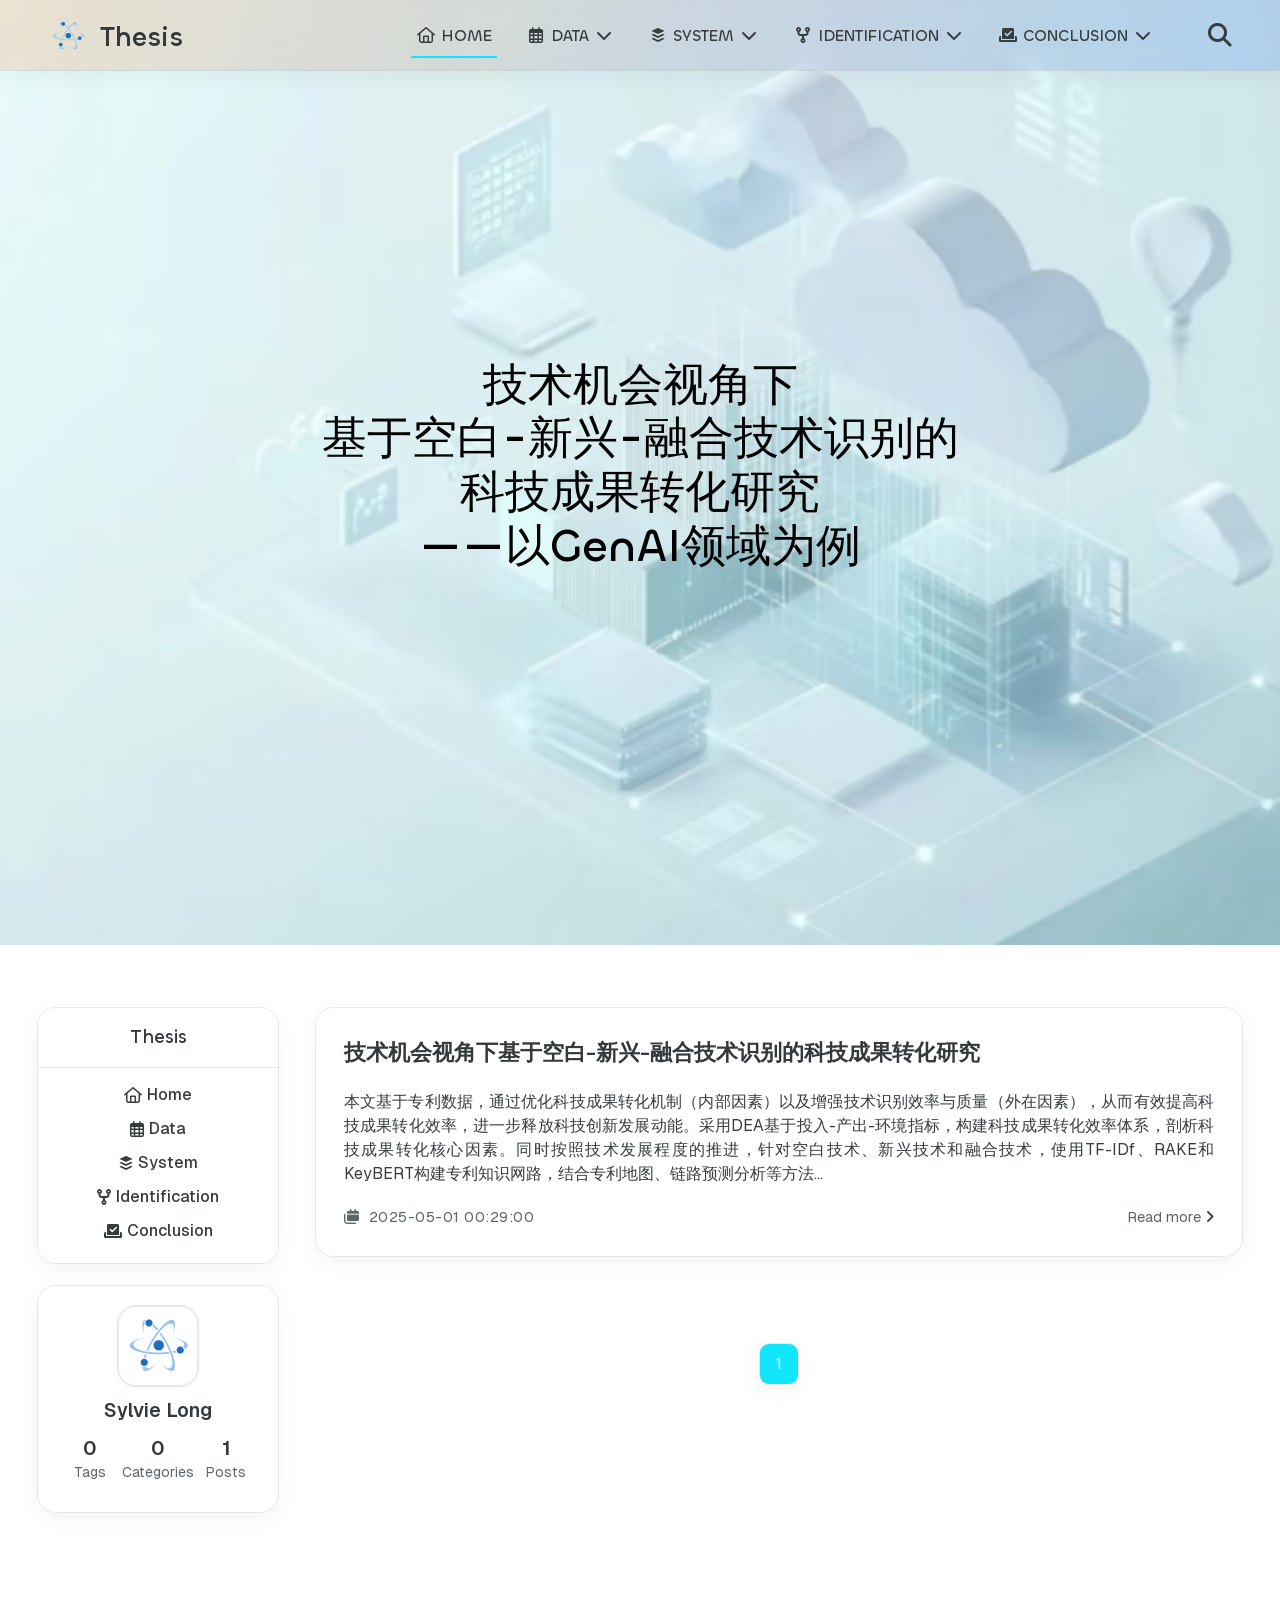
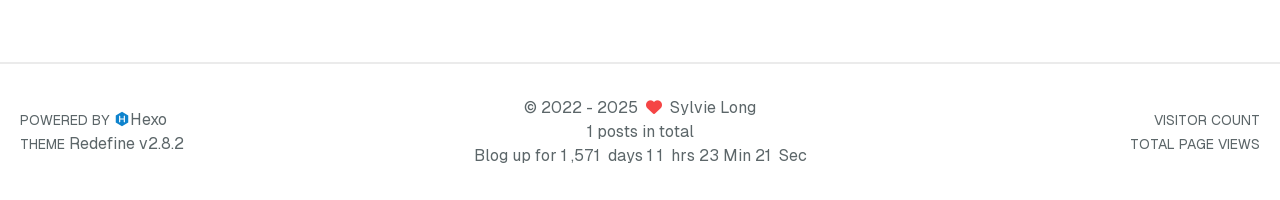
==== commit f8d79f18: "Site updated: 2025-05-01 23:02:20" ====
--- a/index.html
+++ b/index.html
@@ -88,7 +88,7 @@
 
     <script id="hexo-configurations">
     window.config = {"hostname":"example.com","root":"/","language":"en","path":"search.json"};
-    window.theme = {"articles":{"style":{"font_size":"16px","line_height":1.5,"image_border_radius":"14px","image_alignment":"center","image_caption":false,"link_icon":true,"delete_mask":false,"title_alignment":"left","headings_top_spacing":{"h1":"3.2rem","h2":"2.4rem","h3":"1.9rem","h4":"1.6rem","h5":"1.4rem","h6":"1.3rem"}},"word_count":{"enable":true,"count":true,"min2read":true},"author_label":{"enable":true,"auto":false,"list":[]},"code_block":{"copy":true,"style":"mac","highlight_theme":{"light":"github","dark":"vs2015"},"font":{"enable":false,"family":null,"url":null}},"toc":{"enable":true,"max_depth":3,"number":false,"expand":true,"init_open":true},"copyright":{"enable":true,"default":"cc_by_nc_sa"},"lazyload":true,"pangu_js":false,"recommendation":{"enable":false,"title":"推荐阅读","limit":3,"mobile_limit":2,"placeholder":"/images/wallhaven-wqery6-light.webp","skip_dirs":[]}},"colors":{"primary":"#11E6FC","secondary":null,"default_mode":"light"},"global":{"fonts":{"chinese":{"enable":true,"family":null,"url":null},"english":{"enable":true,"family":null,"url":null},"title":{"enable":false,"family":null,"url":null}},"content_max_width":"1000px","sidebar_width":"210px","hover":{"shadow":true,"scale":false},"scroll_progress":{"bar":false,"percentage":true},"website_counter":{"url":"https://cn.vercount.one/js","enable":true,"site_pv":true,"site_uv":true,"post_pv":true},"single_page":true,"preloader":{"enable":true,"custom_message":"Loading……"},"open_graph":{"enable":true,"image":"/images/redefine-og.webp","description":"Hexo Theme Redefine, Redefine Your Hexo Journey."},"google_analytics":{"enable":false,"id":null}},"home_banner":{"enable":true,"style":"fixed","image":{"light":"/images/test.jpg","dark":"/images/dark_home.jpg"},"title":"技术机会视角下<br>\n基于空白-新兴-融合技术识别的<br>\n科技成果转化研究<br>\n——以GenAI领域为例\n","subtitle":{"text":["精准识别，高效转化——解锁GenAI技术新未来"],"hitokoto":{"enable":false,"show_author":false,"api":"https://v1.hitokoto.cn"},"typing_speed":100,"backing_speed":80,"starting_delay":500,"backing_delay":1500,"loop":true,"smart_backspace":true},"text_color":{"light":"#000000","dark":"#FFFFFF"},"text_style":{"title_size":"2.8rem","subtitle_size":"1.5rem","line_height":1.2},"custom_font":{"enable":false,"family":null,"url":null},"social_links":{"enable":false,"style":"default","links":{"github":null,"instagram":null,"zhihu":null,"twitter":null,"email":null},"qrs":{"weixin":null}}},"plugins":{"feed":{"enable":false},"aplayer":{"enable":false,"type":"fixed","audios":[{"name":null,"artist":null,"url":null,"cover":null,"lrc":null}]},"mermaid":{"enable":false,"version":"11.4.1"}},"version":"2.8.2","navbar":{"auto_hide":false,"color":{"left":"#f78736","right":"#367df7","transparency":35},"width":{"home":"1200px","pages":"1000px"},"links":{"Home":{"path":"/","icon":"fa-regular fa-house"},"Data":{"path":"/","icon":"fa-regular fa-calendar-days","submenus":{"Resource":"/data/resource","Process":"/data/Process","Description":"/data/Description"}},"System":{"path":"/","icon":"fab fa-buffer","submenus":{"Index":"/System/Index Selection","Construction":"/System/System Construction"}},"Identification":{"path":"/","icon":"fas fa-code-fork","submenus":{"Network":null,"Method":null,"Model":null}},"Conclusion":{"path":"/","icon":"fas fa-check-to-slot","submenus":{"Conclusion":null,"Suggestion":null}}},"search":{"enable":true,"preload":true}},"page_templates":{"friends_column":2,"tags_style":"blur"},"home":{"sidebar":{"enable":true,"position":"left","first_item":"menu","announcement":null,"show_on_mobile":true,"links":{"Home":{"path":"/","icon":"fa-regular fa-house"},"Data":{"path":"/","icon":"fa-regular fa-calendar-days","submenus":{"Resource":"/data/resource","Process":"/data/Process","Description":"/data/Description"}},"System":{"path":"/","icon":"fab fa-buffer","submenus":{"Index":"/System/Index Selection","Construction":"/System/System Construction"}},"Identification":{"path":"/","icon":"fas fa-code-fork","submenus":{"Network":null,"Method":null,"Model":null}},"Conclusion":{"path":"/","icon":"fas fa-check-to-slot","submenus":{"Conclusion":null,"Suggestion":null}}}},"article_date_format":"YYYY-MM-DD HH:mm:ss","excerpt_length":200,"categories":{"enable":true,"limit":3},"tags":{"enable":true,"limit":3}},"footerStart":"2022/8/17 11:45:14"};
+    window.theme = {"articles":{"style":{"font_size":"16px","line_height":1.5,"image_border_radius":"14px","image_alignment":"center","image_caption":false,"link_icon":true,"delete_mask":false,"title_alignment":"left","headings_top_spacing":{"h1":"3.2rem","h2":"2.4rem","h3":"1.9rem","h4":"1.6rem","h5":"1.4rem","h6":"1.3rem"}},"word_count":{"enable":true,"count":true,"min2read":true},"author_label":{"enable":false,"auto":false,"list":[]},"code_block":{"copy":true,"style":"mac","highlight_theme":{"light":"github","dark":"vs2015"},"font":{"enable":false,"family":null,"url":null}},"toc":{"enable":true,"max_depth":3,"number":false,"expand":true,"init_open":true},"copyright":{"enable":true,"default":"cc_by_nc_sa"},"lazyload":true,"pangu_js":false,"recommendation":{"enable":false,"title":"推荐阅读","limit":3,"mobile_limit":2,"placeholder":"/images/wallhaven-wqery6-light.webp","skip_dirs":[]}},"colors":{"primary":"#11E6FC","secondary":null,"default_mode":"light"},"global":{"fonts":{"chinese":{"enable":true,"family":null,"url":null},"english":{"enable":true,"family":null,"url":null},"title":{"enable":false,"family":null,"url":null}},"content_max_width":"1000px","sidebar_width":"210px","hover":{"shadow":true,"scale":false},"scroll_progress":{"bar":false,"percentage":true},"website_counter":{"url":"https://cn.vercount.one/js","enable":true,"site_pv":true,"site_uv":true,"post_pv":true},"single_page":true,"preloader":{"enable":true,"custom_message":"Loading……"},"open_graph":{"enable":true,"image":"/images/redefine-og.webp","description":"Hexo Theme Redefine, Redefine Your Hexo Journey."},"google_analytics":{"enable":false,"id":null}},"home_banner":{"enable":true,"style":"fixed","image":{"light":"/images/test.jpg","dark":"/images/dark_home.jpg"},"title":"技术机会视角下<br>\n基于空白-新兴-融合技术识别的<br>\n科技成果转化研究<br>\n——以GenAI领域为例\n","subtitle":{"text":["精准识别，高效转化——解锁GenAI技术新未来"],"hitokoto":{"enable":false,"show_author":false,"api":"https://v1.hitokoto.cn"},"typing_speed":100,"backing_speed":80,"starting_delay":500,"backing_delay":1500,"loop":true,"smart_backspace":true},"text_color":{"light":"#000000","dark":"#FFFFFF"},"text_style":{"title_size":"2.8rem","subtitle_size":"1.5rem","line_height":1.2},"custom_font":{"enable":false,"family":null,"url":null},"social_links":{"enable":false,"style":"default","links":{"github":null,"instagram":null,"zhihu":null,"twitter":null,"email":null},"qrs":{"weixin":null}}},"plugins":{"feed":{"enable":false},"aplayer":{"enable":false,"type":"fixed","audios":[{"name":null,"artist":null,"url":null,"cover":null,"lrc":null}]},"mermaid":{"enable":false,"version":"11.4.1"}},"version":"2.8.2","navbar":{"auto_hide":false,"color":{"left":"#f78736","right":"#367df7","transparency":35},"width":{"home":"1200px","pages":"1000px"},"links":{"Home":{"path":"/","icon":"fa-regular fa-house"},"Data":{"path":"/","icon":"fa-regular fa-calendar-days","submenus":{"Resource":"/data/resource","Process":"/data/Process","Description":"/data/Description"}},"System":{"path":"/","icon":"fab fa-buffer","submenus":{"Index":"/System/Index Selection","Construction":"/System/System Construction"}},"Identification":{"path":"/","icon":"fas fa-code-fork","submenus":{"Network":null,"Method":null,"Model":null}},"Conclusion":{"path":"/","icon":"fas fa-check-to-slot","submenus":{"Conclusion":null,"Suggestion":null}}},"search":{"enable":true,"preload":true}},"page_templates":{"friends_column":2,"tags_style":"blur"},"home":{"sidebar":{"enable":true,"position":"left","first_item":"menu","announcement":null,"show_on_mobile":true,"links":{"Home":{"path":"/","icon":"fa-regular fa-house"},"Data":{"path":"/","icon":"fa-regular fa-calendar-days","submenus":{"Resource":"/data/resource","Process":"/data/Process","Description":"/data/Description"}},"System":{"path":"/","icon":"fab fa-buffer","submenus":{"Index":"/System/Index Selection","Construction":"/System/System Construction"}},"Identification":{"path":"/","icon":"fas fa-code-fork","submenus":{"Network":null,"Method":null,"Model":null}},"Conclusion":{"path":"/","icon":"fas fa-check-to-slot","submenus":{"Conclusion":null,"Suggestion":null}}}},"article_date_format":"YYYY-MM-DD HH:mm:ss","excerpt_length":200,"categories":{"enable":true,"limit":3},"tags":{"enable":true,"limit":3}},"footerStart":"2022/8/17 11:45:14"};
     window.lang_ago = {"second":"%s seconds ago","minute":"%s minutes ago","hour":"%s hours ago","day":"%s days ago","week":"%s weeks ago","month":"%s months ago","year":"%s years ago"};
     window.data = {"masonry":false};
   </script>
@@ -815,8 +815,6 @@
                 <div class="author flex flex-col justify-center my-2.5 mx-0">
     <div class="name">Sylvie Long</div>
     
-        <div class="label">Lv1</div>
-    
 </div>
                 <div class="statistics flex justify-around my-2.5">
     <a class="item tag-count-item flex flex-col justify-center items-center w-20" href="/tags">
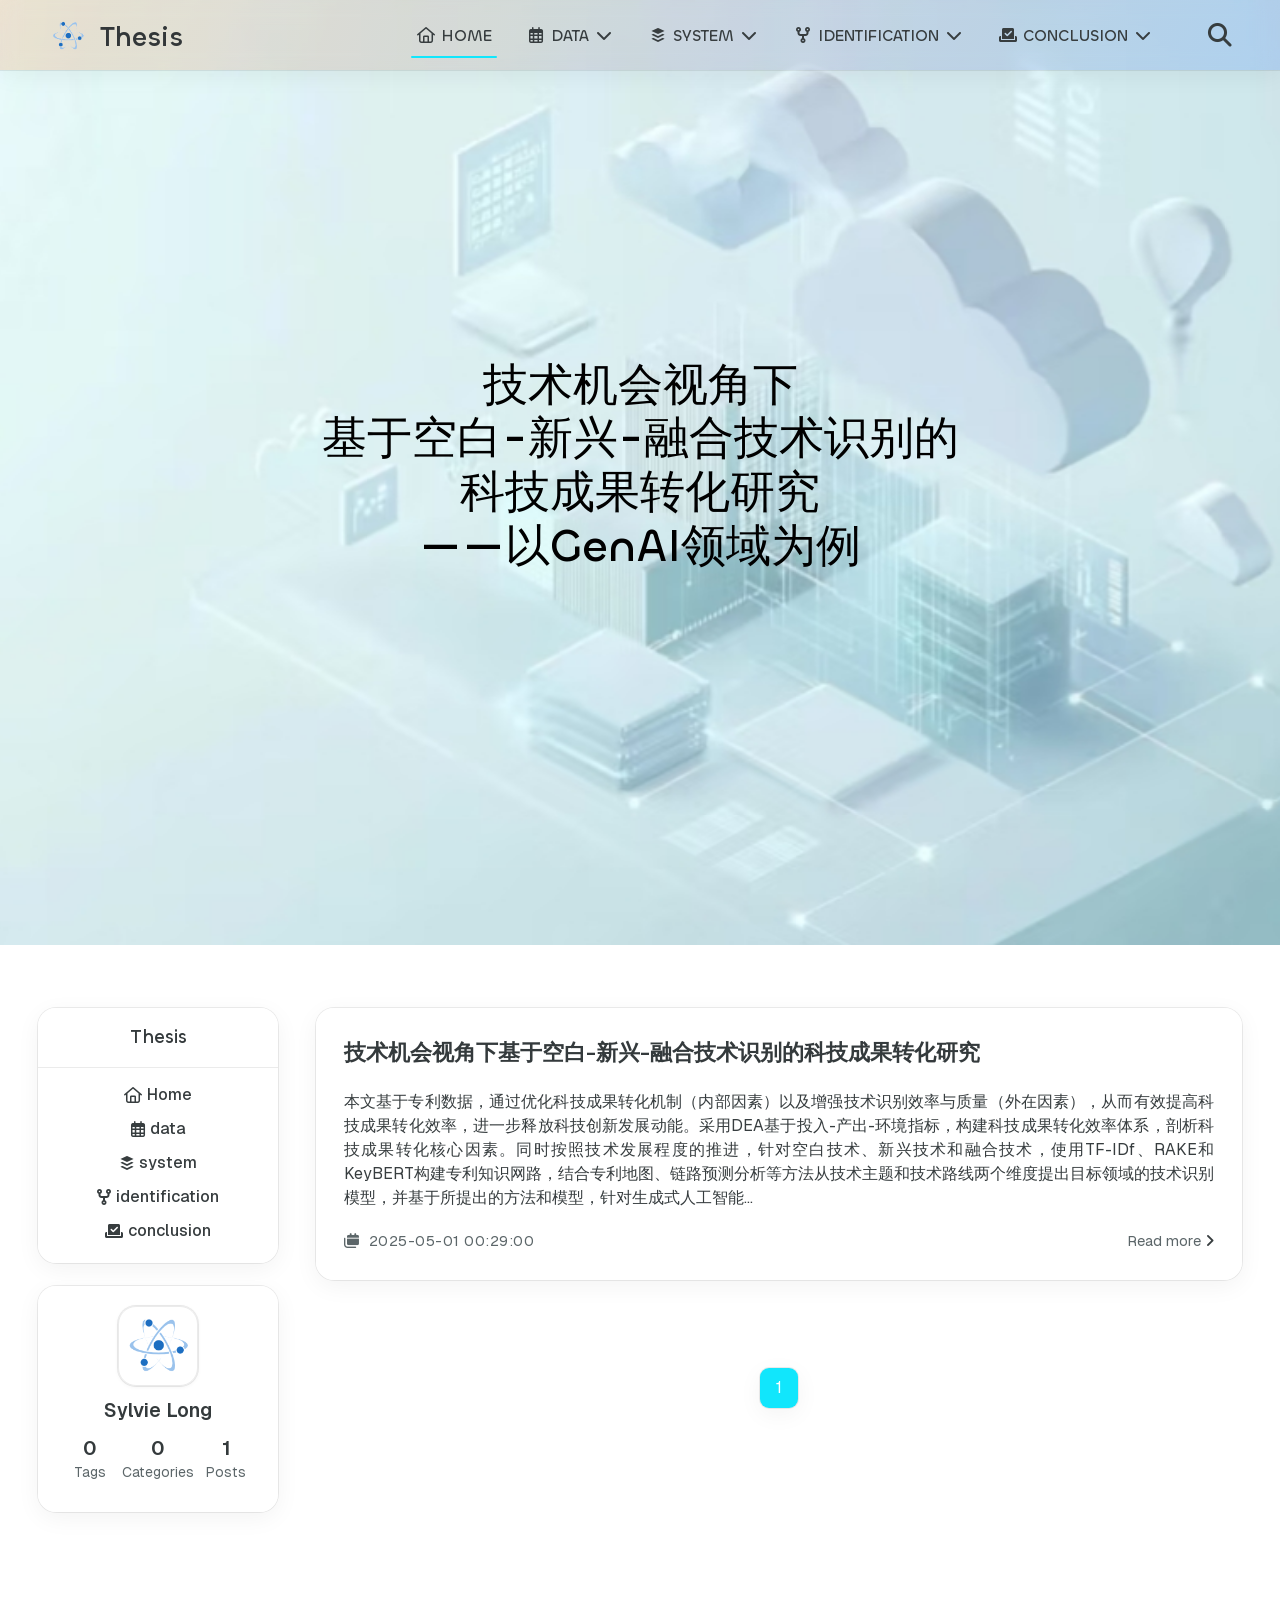
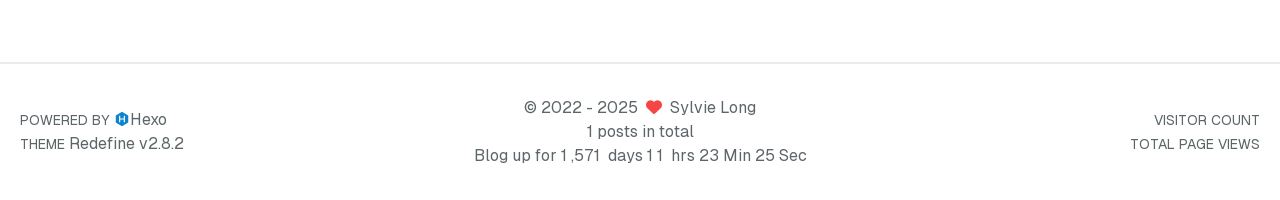
==== commit c2e77111: "Site updated: 2025-05-02 03:14:48" ====
--- a/index.html
+++ b/index.html
@@ -88,7 +88,7 @@
 
     <script id="hexo-configurations">
     window.config = {"hostname":"example.com","root":"/","language":"en","path":"search.json"};
-    window.theme = {"articles":{"style":{"font_size":"16px","line_height":1.5,"image_border_radius":"14px","image_alignment":"center","image_caption":false,"link_icon":true,"delete_mask":false,"title_alignment":"left","headings_top_spacing":{"h1":"3.2rem","h2":"2.4rem","h3":"1.9rem","h4":"1.6rem","h5":"1.4rem","h6":"1.3rem"}},"word_count":{"enable":true,"count":true,"min2read":true},"author_label":{"enable":false,"auto":false,"list":[]},"code_block":{"copy":true,"style":"mac","highlight_theme":{"light":"github","dark":"vs2015"},"font":{"enable":false,"family":null,"url":null}},"toc":{"enable":true,"max_depth":3,"number":false,"expand":true,"init_open":true},"copyright":{"enable":true,"default":"cc_by_nc_sa"},"lazyload":true,"pangu_js":false,"recommendation":{"enable":false,"title":"推荐阅读","limit":3,"mobile_limit":2,"placeholder":"/images/wallhaven-wqery6-light.webp","skip_dirs":[]}},"colors":{"primary":"#11E6FC","secondary":null,"default_mode":"light"},"global":{"fonts":{"chinese":{"enable":true,"family":null,"url":null},"english":{"enable":true,"family":null,"url":null},"title":{"enable":false,"family":null,"url":null}},"content_max_width":"1000px","sidebar_width":"210px","hover":{"shadow":true,"scale":false},"scroll_progress":{"bar":false,"percentage":true},"website_counter":{"url":"https://cn.vercount.one/js","enable":true,"site_pv":true,"site_uv":true,"post_pv":true},"single_page":true,"preloader":{"enable":true,"custom_message":"Loading……"},"open_graph":{"enable":true,"image":"/images/redefine-og.webp","description":"Hexo Theme Redefine, Redefine Your Hexo Journey."},"google_analytics":{"enable":false,"id":null}},"home_banner":{"enable":true,"style":"fixed","image":{"light":"/images/test.jpg","dark":"/images/dark_home.jpg"},"title":"技术机会视角下<br>\n基于空白-新兴-融合技术识别的<br>\n科技成果转化研究<br>\n——以GenAI领域为例\n","subtitle":{"text":["精准识别，高效转化——解锁GenAI技术新未来"],"hitokoto":{"enable":false,"show_author":false,"api":"https://v1.hitokoto.cn"},"typing_speed":100,"backing_speed":80,"starting_delay":500,"backing_delay":1500,"loop":true,"smart_backspace":true},"text_color":{"light":"#000000","dark":"#FFFFFF"},"text_style":{"title_size":"2.8rem","subtitle_size":"1.5rem","line_height":1.2},"custom_font":{"enable":false,"family":null,"url":null},"social_links":{"enable":false,"style":"default","links":{"github":null,"instagram":null,"zhihu":null,"twitter":null,"email":null},"qrs":{"weixin":null}}},"plugins":{"feed":{"enable":false},"aplayer":{"enable":false,"type":"fixed","audios":[{"name":null,"artist":null,"url":null,"cover":null,"lrc":null}]},"mermaid":{"enable":false,"version":"11.4.1"}},"version":"2.8.2","navbar":{"auto_hide":false,"color":{"left":"#f78736","right":"#367df7","transparency":35},"width":{"home":"1200px","pages":"1000px"},"links":{"Home":{"path":"/","icon":"fa-regular fa-house"},"Data":{"path":"/","icon":"fa-regular fa-calendar-days","submenus":{"Resource":"/data/resource","Process":"/data/Process","Description":"/data/Description"}},"System":{"path":"/","icon":"fab fa-buffer","submenus":{"Index":"/System/Index Selection","Construction":"/System/System Construction"}},"Identification":{"path":"/","icon":"fas fa-code-fork","submenus":{"Network":null,"Method":null,"Model":null}},"Conclusion":{"path":"/","icon":"fas fa-check-to-slot","submenus":{"Conclusion":null,"Suggestion":null}}},"search":{"enable":true,"preload":true}},"page_templates":{"friends_column":2,"tags_style":"blur"},"home":{"sidebar":{"enable":true,"position":"left","first_item":"menu","announcement":null,"show_on_mobile":true,"links":{"Home":{"path":"/","icon":"fa-regular fa-house"},"Data":{"path":"/","icon":"fa-regular fa-calendar-days","submenus":{"Resource":"/data/resource","Process":"/data/Process","Description":"/data/Description"}},"System":{"path":"/","icon":"fab fa-buffer","submenus":{"Index":"/System/Index Selection","Construction":"/System/System Construction"}},"Identification":{"path":"/","icon":"fas fa-code-fork","submenus":{"Network":null,"Method":null,"Model":null}},"Conclusion":{"path":"/","icon":"fas fa-check-to-slot","submenus":{"Conclusion":null,"Suggestion":null}}}},"article_date_format":"YYYY-MM-DD HH:mm:ss","excerpt_length":200,"categories":{"enable":true,"limit":3},"tags":{"enable":true,"limit":3}},"footerStart":"2022/8/17 11:45:14"};
+    window.theme = {"articles":{"style":{"font_size":"16px","line_height":1.5,"image_border_radius":"14px","image_alignment":"center","image_caption":false,"link_icon":true,"delete_mask":false,"title_alignment":"left","headings_top_spacing":{"h1":"3.2rem","h2":"2.4rem","h3":"1.9rem","h4":"1.6rem","h5":"1.4rem","h6":"1.3rem"}},"word_count":{"enable":true,"count":true,"min2read":true},"author_label":{"enable":false,"auto":false,"list":[]},"code_block":{"copy":true,"style":"mac","highlight_theme":{"light":"github","dark":"vs2015"},"font":{"enable":false,"family":null,"url":null}},"toc":{"enable":true,"max_depth":3,"number":false,"expand":true,"init_open":true},"copyright":{"enable":true,"default":"cc_by_nc_sa"},"lazyload":true,"pangu_js":false,"recommendation":{"enable":false,"title":"推荐阅读","limit":3,"mobile_limit":2,"placeholder":"/images/wallhaven-wqery6-light.webp","skip_dirs":[]}},"colors":{"primary":"#11E6FC","secondary":null,"default_mode":"light"},"global":{"fonts":{"chinese":{"enable":true,"family":null,"url":null},"english":{"enable":true,"family":null,"url":null},"title":{"enable":false,"family":null,"url":null}},"content_max_width":"1000px","sidebar_width":"210px","hover":{"shadow":true,"scale":false},"scroll_progress":{"bar":false,"percentage":true},"website_counter":{"url":"https://cn.vercount.one/js","enable":true,"site_pv":true,"site_uv":true,"post_pv":true},"single_page":true,"preloader":{"enable":true,"custom_message":"Loading……"},"open_graph":{"enable":true,"image":"/images/redefine-og.webp","description":"Hexo Theme Redefine, Redefine Your Hexo Journey."},"google_analytics":{"enable":false,"id":null}},"home_banner":{"enable":true,"style":"fixed","image":{"light":"/images/test.jpg","dark":"/images/dark_home.jpg"},"title":"技术机会视角下<br>\n基于空白-新兴-融合技术识别的<br>\n科技成果转化研究<br>\n——以GenAI领域为例\n","subtitle":{"text":["精准识别，高效转化——解锁GenAI技术新未来"],"hitokoto":{"enable":false,"show_author":false,"api":"https://v1.hitokoto.cn"},"typing_speed":100,"backing_speed":80,"starting_delay":500,"backing_delay":1500,"loop":true,"smart_backspace":true},"text_color":{"light":"#000000","dark":"#FFFFFF"},"text_style":{"title_size":"2.8rem","subtitle_size":"1.5rem","line_height":1.2},"custom_font":{"enable":false,"family":null,"url":null},"social_links":{"enable":false,"style":"default","links":{"github":null,"instagram":null,"zhihu":null,"twitter":null,"email":null},"qrs":{"weixin":null}}},"plugins":{"feed":{"enable":false},"aplayer":{"enable":false,"type":"fixed","audios":[{"name":null,"artist":null,"url":null,"cover":null,"lrc":null}]},"mermaid":{"enable":false,"version":"11.4.1"}},"version":"2.8.2","navbar":{"auto_hide":false,"color":{"left":"#f78736","right":"#367df7","transparency":35},"width":{"home":"1200px","pages":"1000px"},"links":{"Home":{"path":"/","icon":"fa-regular fa-house"},"data":{"path":"/data/","icon":"fa-regular fa-calendar-days","submenus":{"resource":"/resource/","process":"/process/","description":"/description/"}},"system":{"path":"/","icon":"fab fa-buffer","submenus":{"index":"/system/index","construction":"/system/construction"}},"identification":{"path":"/","icon":"fas fa-code-fork","submenus":{"network":"/identification/network","method":"/identification/method","model":"/identification/model"}},"conclusion":{"path":"/","icon":"fas fa-check-to-slot","submenus":{"conclusion":"/conclusion/conclusion","suggestion":"/conclusion/suggestion"}}},"search":{"enable":true,"preload":true}},"page_templates":{"friends_column":2,"tags_style":"blur"},"home":{"sidebar":{"enable":true,"position":"left","first_item":"menu","announcement":null,"show_on_mobile":true,"links":{"home":{"path":"/","icon":"fa-regular fa-house"},"data":{"path":"/data/","icon":"fa-regular fa-calendar-days","submenus":{"resource":"/resource/","process":"/process/","description":"/description/"}},"system":{"path":"/","icon":"fab fa-buffer","submenus":{"index":"/system/index","construction":"/system/construction"}},"identification":{"path":"/","icon":"fas fa-code-fork","submenus":{"network":"/identification/network","method":"/identification/method","model":"/identification/model"}},"conclusion":{"path":"/","icon":"fas fa-check-to-slot","submenus":{"conclusion":"/conclusion/conclusion","suggestion":"/conclusion/suggestion"}}}},"article_date_format":"YYYY-MM-DD HH:mm:ss","excerpt_length":250,"categories":{"enable":true,"limit":3},"tags":{"enable":true,"limit":3}},"footerStart":"2022/8/17 11:45:14"};
     window.lang_ago = {"second":"%s seconds ago","minute":"%s minutes ago","hour":"%s hours ago","day":"%s days ago","week":"%s weeks ago","month":"%s months ago","year":"%s years ago"};
     window.data = {"masonry":false};
   </script>
@@ -395,19 +395,19 @@
                                     <ul class="sub-menu">
                                         
                                             <li>
-                                                <a href="/data/resource">
+                                                <a href="/resource/">
                                                     RESOURCE
                                                 </a>
                                             </li>
                                         
                                             <li>
-                                                <a href="/data/Process">
+                                                <a href="/process/">
                                                     PROCESS
                                                 </a>
                                             </li>
                                         
                                             <li>
-                                                <a href="/data/Description">
+                                                <a href="/description/">
                                                     DESCRIPTION
                                                 </a>
                                             </li>
@@ -434,13 +434,13 @@
                                     <ul class="sub-menu">
                                         
                                             <li>
-                                                <a href="/System/Index%20Selection">
+                                                <a href="/system/index">
                                                     INDEX
                                                 </a>
                                             </li>
                                         
                                             <li>
-                                                <a href="/System/System%20Construction">
+                                                <a href="/system/construction">
                                                     CONSTRUCTION
                                                 </a>
                                             </li>
@@ -467,19 +467,19 @@
                                     <ul class="sub-menu">
                                         
                                             <li>
-                                                <a href="/null">
+                                                <a href="/identification/network">
                                                     NETWORK
                                                 </a>
                                             </li>
                                         
                                             <li>
-                                                <a href="/null">
+                                                <a href="/identification/method">
                                                     METHOD
                                                 </a>
                                             </li>
                                         
                                             <li>
-                                                <a href="/null">
+                                                <a href="/identification/model">
                                                     MODEL
                                                 </a>
                                             </li>
@@ -506,13 +506,13 @@
                                     <ul class="sub-menu">
                                         
                                             <li>
-                                                <a href="/null">
+                                                <a href="/conclusion/conclusion">
                                                     CONCLUSION
                                                 </a>
                                             </li>
                                         
                                             <li>
-                                                <a href="/null">
+                                                <a href="/conclusion/suggestion">
                                                     SUGGESTION
                                                 </a>
                                             </li>
@@ -570,8 +570,8 @@
 
                     <li class="drawer-navbar-item-sub text-base my-1.5 flex flex-col w-full">
                         
-                        <div class="py-1.5 px-2 flex flex-row items-center justify-between gap-1 hover:!text-primary active:!text-primary cursor-pointer text-2xl font-semibold group border-b border-border-color hover:border-primary w-full active"
-                             navbar-data-toggle="submenu-Data"
+                        <div class="py-1.5 px-2 flex flex-row items-center justify-between gap-1 hover:!text-primary active:!text-primary cursor-pointer text-2xl font-semibold group border-b border-border-color hover:border-primary w-full "
+                             navbar-data-toggle="submenu-data"
                         >
                             <span>
                                 DATA
@@ -583,21 +583,21 @@
                         
 
                         
-                            <div class="flex-col items-start px-2 py-2 hidden" data-target="submenu-Data">
+                            <div class="flex-col items-start px-2 py-2 hidden" data-target="submenu-data">
                                 
                                     <div class="drawer-navbar-item text-base flex flex-col justify-center items-start hover:underline active:underline hover:underline-offset-1 rounded-3xl">
                                         <a class=" text-third-text-color text-xl"
-                                           href="/data/resource">RESOURCE</a>
+                                           href="/resource/">RESOURCE</a>
                                     </div>
                                 
                                     <div class="drawer-navbar-item text-base flex flex-col justify-center items-start hover:underline active:underline hover:underline-offset-1 rounded-3xl">
                                         <a class=" text-third-text-color text-xl"
-                                           href="/data/Process">PROCESS</a>
+                                           href="/process/">PROCESS</a>
                                     </div>
                                 
                                     <div class="drawer-navbar-item text-base flex flex-col justify-center items-start hover:underline active:underline hover:underline-offset-1 rounded-3xl">
                                         <a class=" text-third-text-color text-xl"
-                                           href="/data/Description">DESCRIPTION</a>
+                                           href="/description/">DESCRIPTION</a>
                                     </div>
                                 
                             </div>
@@ -610,7 +610,7 @@
                     <li class="drawer-navbar-item-sub text-base my-1.5 flex flex-col w-full">
                         
                         <div class="py-1.5 px-2 flex flex-row items-center justify-between gap-1 hover:!text-primary active:!text-primary cursor-pointer text-2xl font-semibold group border-b border-border-color hover:border-primary w-full active"
-                             navbar-data-toggle="submenu-System"
+                             navbar-data-toggle="submenu-system"
                         >
                             <span>
                                 SYSTEM
@@ -622,16 +622,16 @@
                         
 
                         
-                            <div class="flex-col items-start px-2 py-2 hidden" data-target="submenu-System">
+                            <div class="flex-col items-start px-2 py-2 hidden" data-target="submenu-system">
                                 
                                     <div class="drawer-navbar-item text-base flex flex-col justify-center items-start hover:underline active:underline hover:underline-offset-1 rounded-3xl">
                                         <a class=" text-third-text-color text-xl"
-                                           href="/System/Index%20Selection">INDEX</a>
+                                           href="/system/index">INDEX</a>
                                     </div>
                                 
                                     <div class="drawer-navbar-item text-base flex flex-col justify-center items-start hover:underline active:underline hover:underline-offset-1 rounded-3xl">
                                         <a class=" text-third-text-color text-xl"
-                                           href="/System/System%20Construction">CONSTRUCTION</a>
+                                           href="/system/construction">CONSTRUCTION</a>
                                     </div>
                                 
                             </div>
@@ -644,7 +644,7 @@
                     <li class="drawer-navbar-item-sub text-base my-1.5 flex flex-col w-full">
                         
                         <div class="py-1.5 px-2 flex flex-row items-center justify-between gap-1 hover:!text-primary active:!text-primary cursor-pointer text-2xl font-semibold group border-b border-border-color hover:border-primary w-full active"
-                             navbar-data-toggle="submenu-Identification"
+                             navbar-data-toggle="submenu-identification"
                         >
                             <span>
                                 IDENTIFICATION
@@ -656,21 +656,21 @@
                         
 
                         
-                            <div class="flex-col items-start px-2 py-2 hidden" data-target="submenu-Identification">
+                            <div class="flex-col items-start px-2 py-2 hidden" data-target="submenu-identification">
                                 
                                     <div class="drawer-navbar-item text-base flex flex-col justify-center items-start hover:underline active:underline hover:underline-offset-1 rounded-3xl">
                                         <a class=" text-third-text-color text-xl"
-                                           href="/null">NETWORK</a>
+                                           href="/identification/network">NETWORK</a>
                                     </div>
                                 
                                     <div class="drawer-navbar-item text-base flex flex-col justify-center items-start hover:underline active:underline hover:underline-offset-1 rounded-3xl">
                                         <a class=" text-third-text-color text-xl"
-                                           href="/null">METHOD</a>
+                                           href="/identification/method">METHOD</a>
                                     </div>
                                 
                                     <div class="drawer-navbar-item text-base flex flex-col justify-center items-start hover:underline active:underline hover:underline-offset-1 rounded-3xl">
                                         <a class=" text-third-text-color text-xl"
-                                           href="/null">MODEL</a>
+                                           href="/identification/model">MODEL</a>
                                     </div>
                                 
                             </div>
@@ -683,7 +683,7 @@
                     <li class="drawer-navbar-item-sub text-base my-1.5 flex flex-col w-full">
                         
                         <div class="py-1.5 px-2 flex flex-row items-center justify-between gap-1 hover:!text-primary active:!text-primary cursor-pointer text-2xl font-semibold group border-b border-border-color hover:border-primary w-full active"
-                             navbar-data-toggle="submenu-Conclusion"
+                             navbar-data-toggle="submenu-conclusion"
                         >
                             <span>
                                 CONCLUSION
@@ -695,16 +695,16 @@
                         
 
                         
-                            <div class="flex-col items-start px-2 py-2 hidden" data-target="submenu-Conclusion">
+                            <div class="flex-col items-start px-2 py-2 hidden" data-target="submenu-conclusion">
                                 
                                     <div class="drawer-navbar-item text-base flex flex-col justify-center items-start hover:underline active:underline hover:underline-offset-1 rounded-3xl">
                                         <a class=" text-third-text-color text-xl"
-                                           href="/null">CONCLUSION</a>
+                                           href="/conclusion/conclusion">CONCLUSION</a>
                                     </div>
                                 
                                     <div class="drawer-navbar-item text-base flex flex-col justify-center items-start hover:underline active:underline hover:underline-offset-1 rounded-3xl">
                                         <a class=" text-third-text-color text-xl"
-                                           href="/null">SUGGESTION</a>
+                                           href="/conclusion/suggestion">SUGGESTION</a>
                                     </div>
                                 
                             </div>
@@ -716,6 +716,15 @@
             
                 
                     
+                    <li class="drawer-navbar-item text-base my-1.5 flex flex-col w-full">
+                        <a class="py-1.5 px-2 flex flex-row items-center justify-between gap-1 hover:!text-primary active:!text-primary text-2xl font-semibold group border-b border-border-color hover:border-primary w-full active"
+                           href="/"
+                        >
+                            <span>Home</span>
+                            <i class="fa-regular fa-house fa-sm fa-fw"></i>
+                        </a>
+                    </li>
+                
                     
                     
                     
@@ -770,11 +779,11 @@
                             
                         
                             
-                                <a class="links" href="/">
+                                <a class="links" href="/data/">
                                     
                                         <i class="fa-regular fa-calendar-days icon-space"></i>
                                     
-                                    <span class="link-name">Data</span>
+                                    <span class="link-name">data</span>
                                 </a>
                             
                         
@@ -783,7 +792,7 @@
                                     
                                         <i class="fab fa-buffer icon-space"></i>
                                     
-                                    <span class="link-name">System</span>
+                                    <span class="link-name">system</span>
                                 </a>
                             
                         
@@ -792,7 +801,7 @@
                                     
                                         <i class="fas fa-code-fork icon-space"></i>
                                     
-                                    <span class="link-name">Identification</span>
+                                    <span class="link-name">identification</span>
                                 </a>
                             
                         
@@ -801,7 +810,7 @@
                                     
                                         <i class="fas fa-check-to-slot icon-space"></i>
                                     
-                                    <span class="link-name">Conclusion</span>
+                                    <span class="link-name">conclusion</span>
                                 </a>
                             
                         
@@ -859,7 +868,7 @@
                     <div class="home-article-content markdown-body">
                         
                             
-                            本文基于专利数据，通过优化科技成果转化机制（内部因素）以及增强技术识别效率与质量（外在因素），从而有效提高科技成果转化效率，进一步释放科技创新发展动能。采用DEA基于投入-产出-环境指标，构建科技成果转化效率体系，剖析科技成果转化核心因素。同时按照技术发展程度的推进，针对空白技术、新兴技术和融合技术，使用TF-IDf、RAKE和KeyBERT构建专利知识网路，结合专利地图、链路预测分析等方法...
+                            本文基于专利数据，通过优化科技成果转化机制（内部因素）以及增强技术识别效率与质量（外在因素），从而有效提高科技成果转化效率，进一步释放科技创新发展动能。采用DEA基于投入-产出-环境指标，构建科技成果转化效率体系，剖析科技成果转化核心因素。同时按照技术发展程度的推进，针对空白技术、新兴技术和融合技术，使用TF-IDf、RAKE和KeyBERT构建专利知识网路，结合专利地图、链路预测分析等方法从技术主题和技术路线两个维度提出目标领域的技术识别模型，并基于所提出的方法和模型，针对生成式人工智能...
                         
                     </div>
 
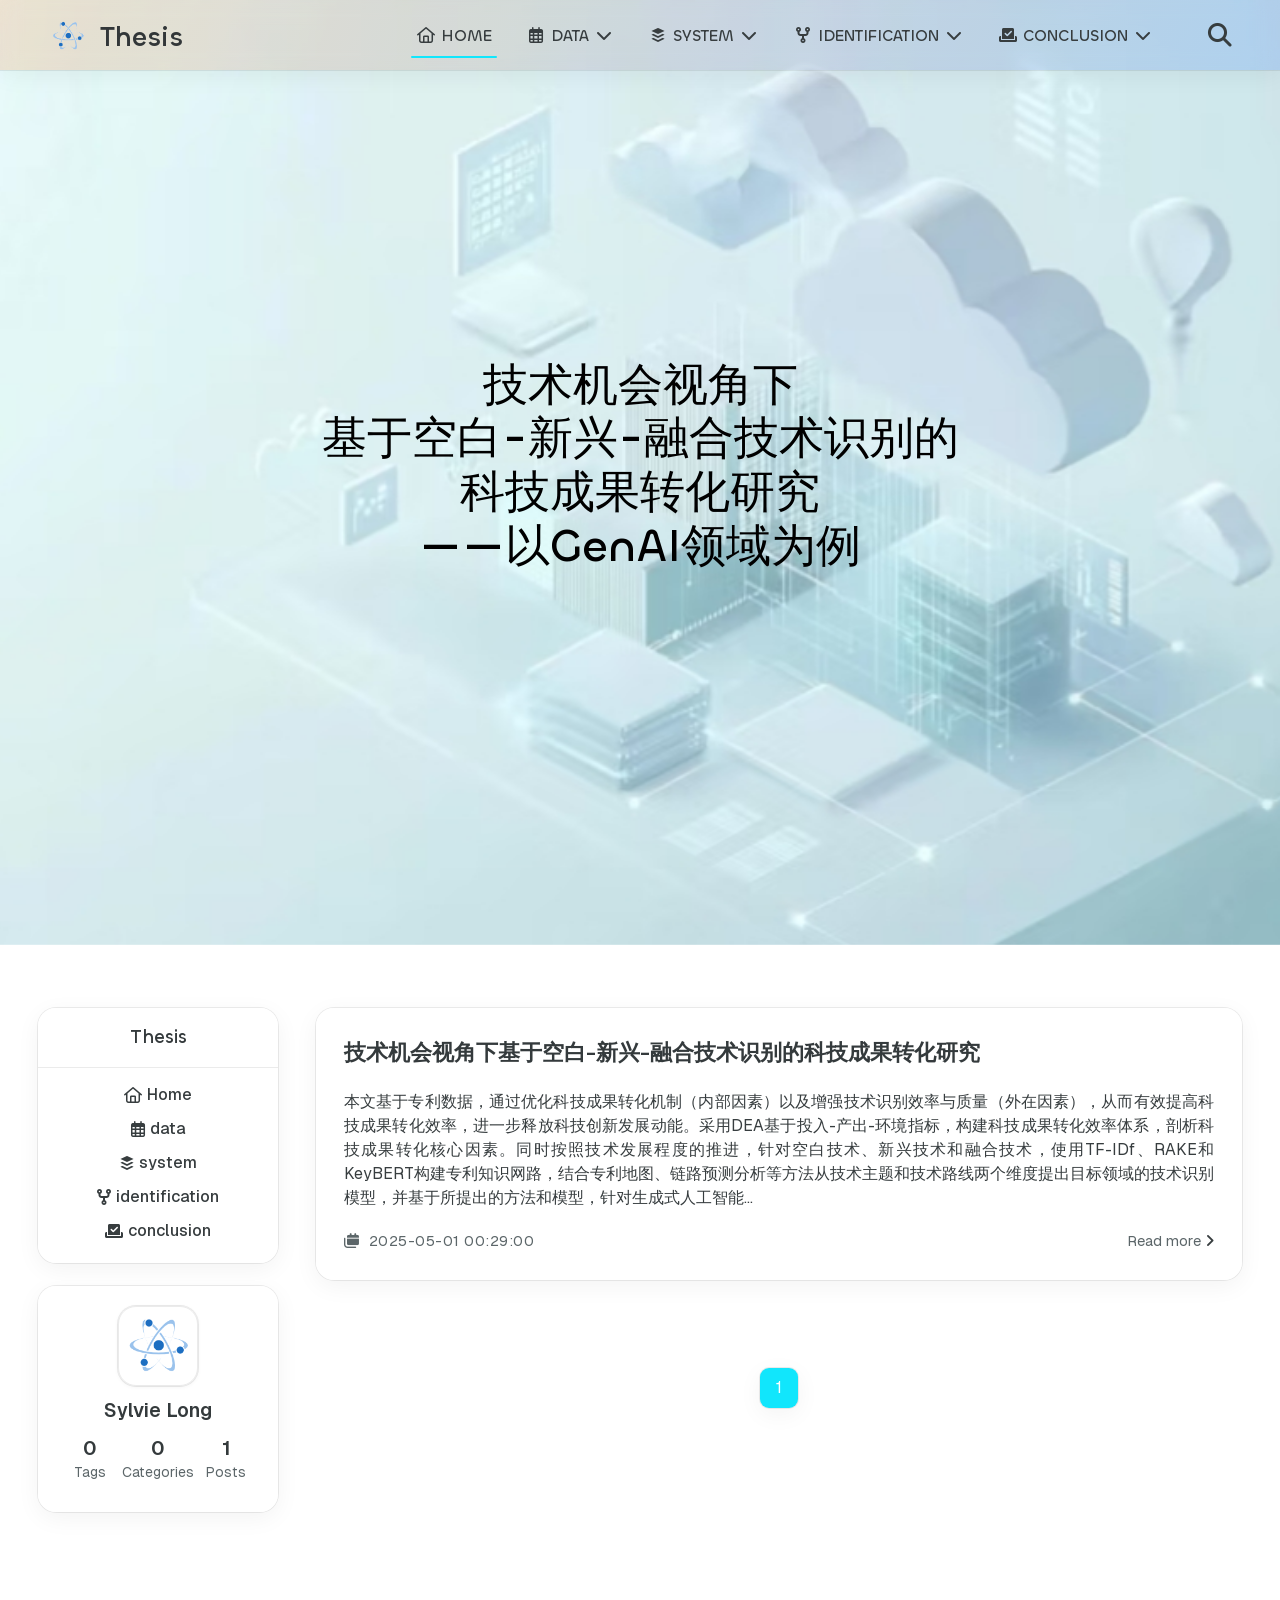
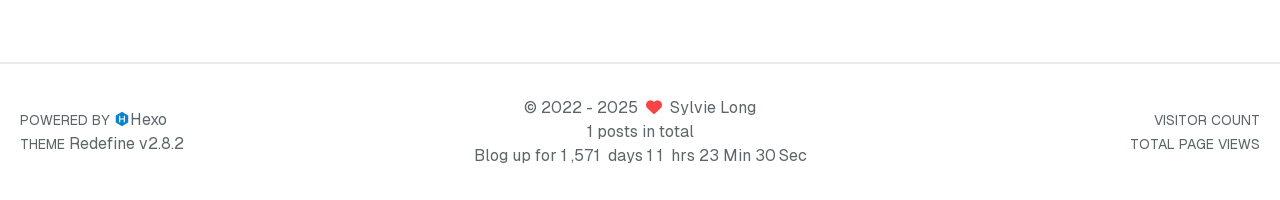
==== commit 9078aa64: "Site updated: 2025-05-02 03:45:03" ====
--- a/index.html
+++ b/index.html
@@ -107,8 +107,24 @@
 <link rel="stylesheet" href="/fontawesome/regular.min.css">
 
     
-    
-    
+        
+<link rel="stylesheet" href="/fontawesome/thin.min.css">
+
+    
+    
+        
+<link rel="stylesheet" href="/fontawesome/light.min.css">
+
+    
+    
+        
+<link rel="stylesheet" href="/fontawesome/duotone.min.css">
+
+    
+    
+        
+<link rel="stylesheet" href="/fontawesome/sharp-solid.min.css">
+
     
 <meta name="generator" content="Hexo 7.3.0"></head>
 
--- a/fontawesome/thin.min.css
+++ b/fontawesome/thin.min.css
@@ -0,0 +1,6 @@
+/*!
+ * Font Awesome Pro 6.2.1 by @fontawesome - https://fontawesome.com
+ * License - https://fontawesome.com/license (Commercial License)
+ * Copyright 2022 Fonticons, Inc.
+ */
+:host,:root{--fa-style-family-classic:"Font Awesome 6 Pro";--fa-font-thin:normal 100 1em/1 "Font Awesome 6 Pro"}@font-face{font-family:"Font Awesome 6 Pro";font-style:normal;font-weight:100;font-display:block;src:url(../webfonts/fa-thin-100.woff2) format("woff2"),url(../webfonts/fa-thin-100.ttf) format("truetype")}.fa-thin,.fat{font-weight:100}
--- a/fontawesome/light.min.css
+++ b/fontawesome/light.min.css
@@ -0,0 +1,6 @@
+/*!
+ * Font Awesome Pro 6.2.1 by @fontawesome - https://fontawesome.com
+ * License - https://fontawesome.com/license (Commercial License)
+ * Copyright 2022 Fonticons, Inc.
+ */
+:host,:root{--fa-style-family-classic:"Font Awesome 6 Pro";--fa-font-light:normal 300 1em/1 "Font Awesome 6 Pro"}@font-face{font-family:"Font Awesome 6 Pro";font-style:normal;font-weight:300;font-display:block;src:url(../webfonts/fa-light-300.woff2) format("woff2"),url(../webfonts/fa-light-300.ttf) format("truetype")}.fa-light,.fal{font-weight:300}
--- a/fontawesome/sharp-solid.min.css
+++ b/fontawesome/sharp-solid.min.css
@@ -0,0 +1,6 @@
+/*!
+ * Font Awesome Pro 6.2.1 by @fontawesome - https://fontawesome.com
+ * License - https://fontawesome.com/license (Commercial License)
+ * Copyright 2022 Fonticons, Inc.
+ */
+:host,:root{--fa-style-family-sharp:"Font Awesome 6 Sharp";--fa-font-sharp-solid:normal 900 1em/1 "Font Awesome 6 Sharp"}@font-face{font-family:"Font Awesome 6 Sharp";font-style:normal;font-weight:900;font-display:block;src:url(../webfonts/fa-sharp-solid-900.woff2) format("woff2"),url(../webfonts/fa-sharp-solid-900.ttf) format("truetype")}.fa-sharp-solid,.fass{font-weight:900}
